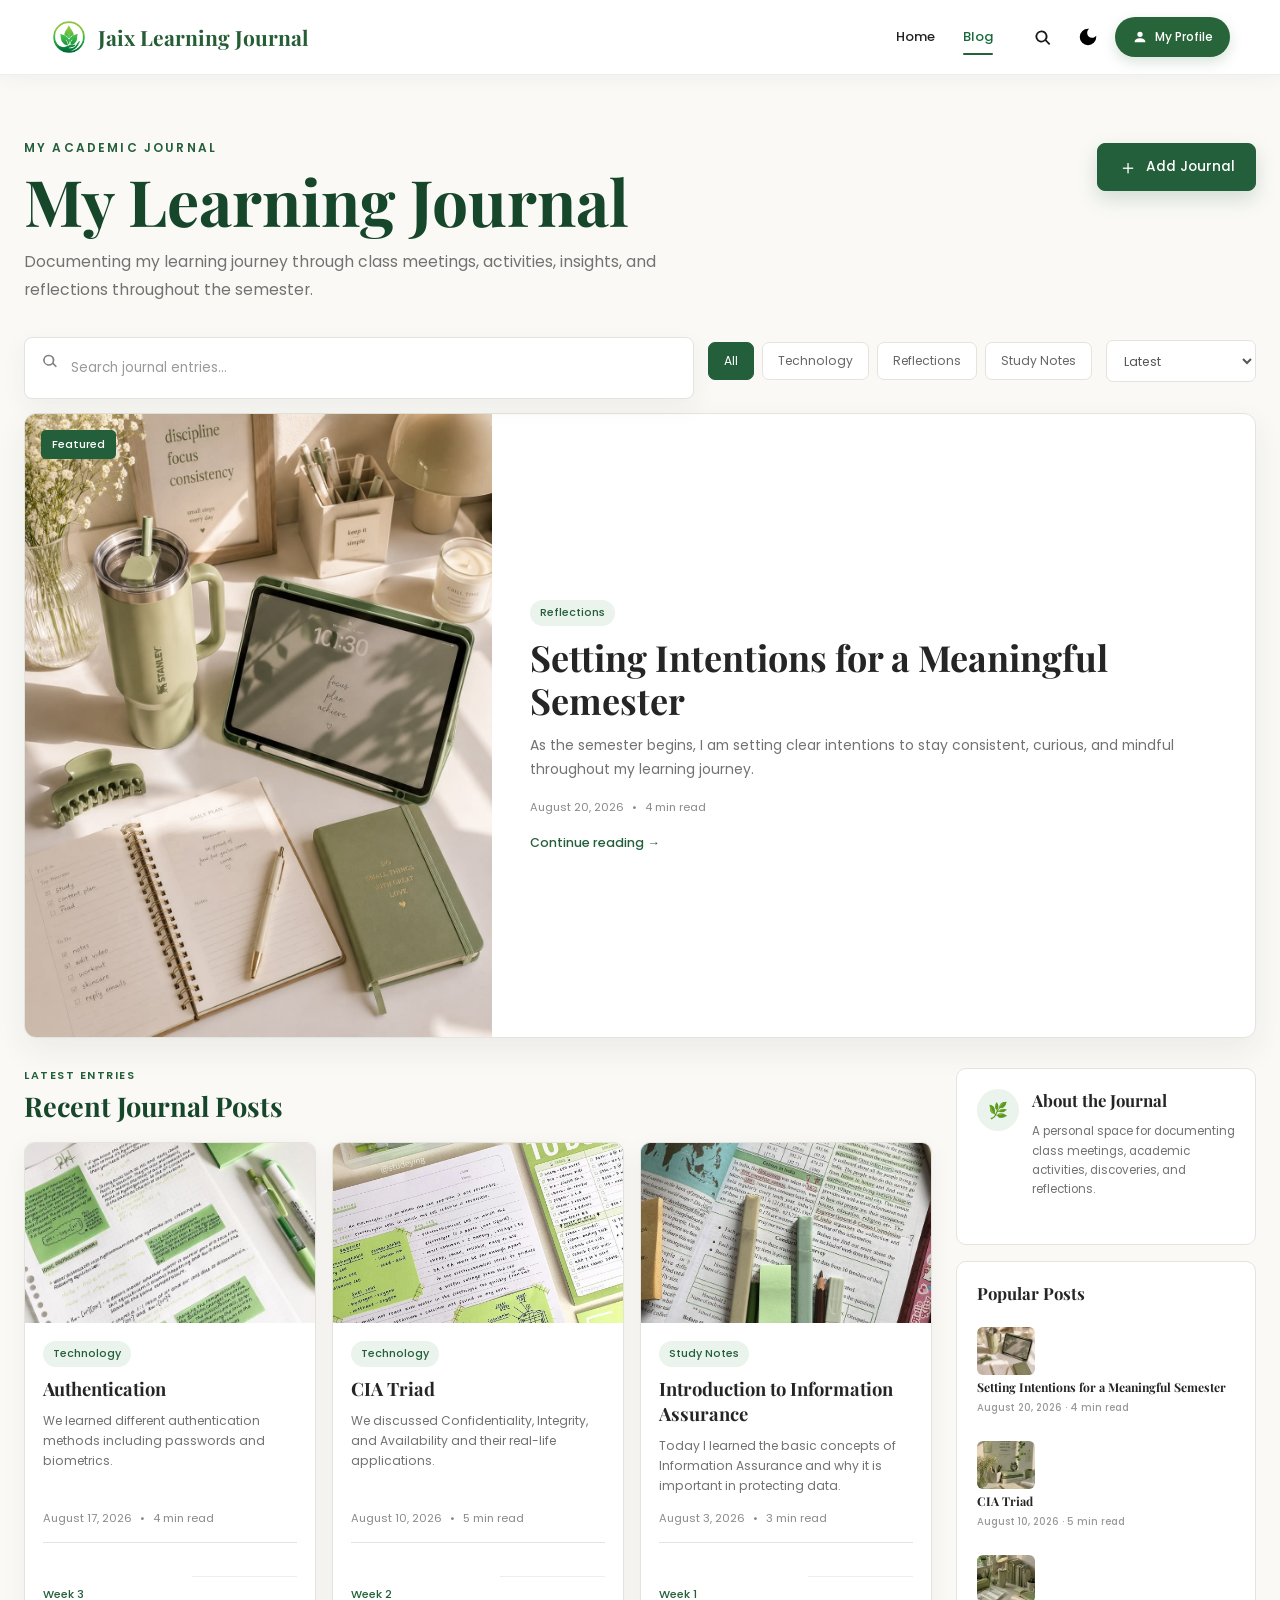
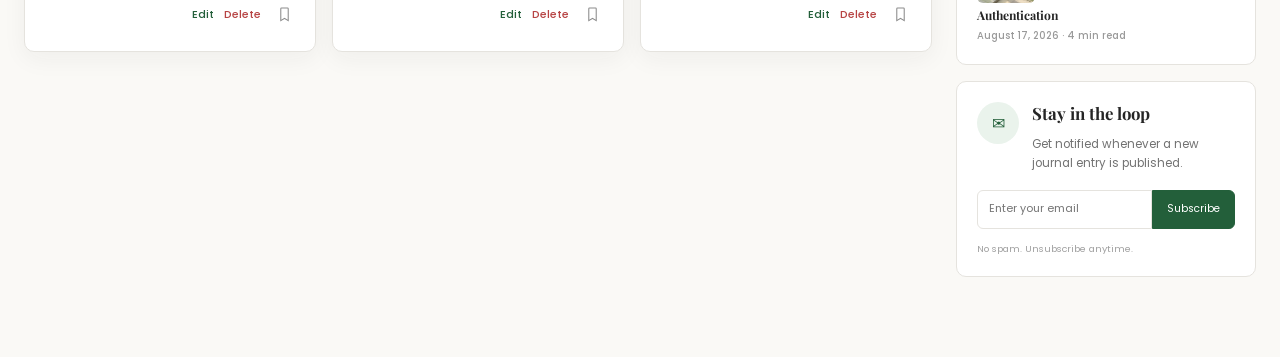
==== blog.html @ c0e6b87e "Initial commit" ====
<!DOCTYPE html>
<html lang="en">
<head>
    <meta charset="UTF-8">

    <meta
        name="viewport"
        content="width=device-width, initial-scale=1.0"
    >

    <title>Learning Journal | Jaix</title>

    <!-- Google Fonts -->
    <link
        href="https://fonts.googleapis.com/css2?family=Playfair+Display:wght@600;700&family=Poppins:wght@300;400;500;600&display=swap"
        rel="stylesheet"
    >

    <!-- CSS -->
    <link rel="stylesheet" href="css/style.css">
    <link rel="stylesheet" href="css/blog.css">
    <link rel="stylesheet" href="css/responsive.css">
</head>

<body class="blog-page">

    <!-- ================= NAVBAR ================= -->

    <!-- ================= NAVBAR ================= -->
<header class="site-header">
    <nav class="navbar">

        <!-- LOGO -->
        <a href="index.html" class="logo">
            <img
                src="images/logo.png"
                alt="Jaix Learning Journal Logo"
            >

            <span>Jaix Learning Journal</span>
        </a>

        <!-- NAVIGATION RIGHT SIDE -->
        <div class="nav-menu">

            <ul class="nav-links">
                <li>
                    <a href="index.html">Home</a>
                </li>

                <li>
                    <a href="blog.html" class="active">Blog</a>
                </li>
            </ul>

            <div class="nav-actions">

                <!-- SEARCH BUTTON -->
                <button
                    type="button"
                    class="nav-icon-button"
                    id="navSearchButton"
                    aria-label="Search journal entries"
                    title="Search"
                >
                    <svg viewBox="0 0 24 24" aria-hidden="true">
                        <path
                            d="M10.8 4a6.8 6.8 0 1 0 4.25 12.1l4.42 4.42 1.41-1.41-4.42-4.42A6.8 6.8 0 0 0 10.8 4Zm0 2a4.8 4.8 0 1 1 0 9.6 4.8 4.8 0 0 1 0-9.6Z"
                        />
                    </svg>
                </button>

                <button
    type="button"
    class="nav-icon-button theme-switch"
    id="theme-switch"
    aria-label="Switch to dark mode"
    title="Switch to dark mode"
>
    <img
        src="images/dark-mode.svg"
        alt=""
        class="theme-icon moon-icon"
        aria-hidden="true"
    >

    <img
        src="images/light-mode.svg"
        alt=""
        class="theme-icon sun-icon"
        aria-hidden="true"
    >
</button>

                <!-- PROFILE BUTTON -->
                <a href="myprofile.html" class="profile-button">
                    <svg viewBox="0 0 24 24" aria-hidden="true">
                        <path
                            d="M12 12a4 4 0 1 0 0-8 4 4 0 0 0 0 8Zm0 2c-4.42 0-8 2.24-8 5v1h16v-1c0-2.76-3.58-5-8-5Z"
                        />
                    </svg>

                    <span>My Profile</span>
                </a>

            </div>

        </div>

    </nav>
</header>

    <!-- ================= BLOG CONTENT ================= -->

<main class="blog-main">

    <!-- PAGE INTRODUCTION -->
    <section class="blog-intro">

        <div class="blog-intro-text">
            <p class="blog-label">My Academic Journal</p>

            <h1>My Learning Journal</h1>

            <p class="blog-description">
                Documenting my learning journey through class meetings,
                activities, insights, and reflections throughout the semester.
            </p>
        </div>

        <button
            type="button"
            id="addJournal"
            class="add-journal-button"
        >
            <span aria-hidden="true">＋</span>
            Add Journal
        </button>

    </section>

    <!-- SEARCH, FILTERS, AND SORT -->
    <section class="journal-toolbar">

        <div class="search-box">

            <svg viewBox="0 0 24 24" aria-hidden="true">
                <path
                    d="M11 4a7 7 0 1 0 4.9 12l4.05 4.05 1.4-1.4-4.05-4.05A7 7 0 0 0 11 4Zm0 2a5 5 0 1 1 0 10 5 5 0 0 1 0-10Z"
                />
            </svg>

            <input
                type="search"
                id="searchInput"
                placeholder="Search journal entries..."
                autocomplete="off"
                aria-label="Search journal entries"
            >

        </div>

        <div
            class="category-filters"
            aria-label="Filter journal entries"
        >
            <button
                type="button"
                class="filter-button active"
                data-category="all"
            >
                All
            </button>

            <button
                type="button"
                class="filter-button"
                data-category="Technology"
            >
                Technology
            </button>

            <button
                type="button"
                class="filter-button"
                data-category="Reflections"
            >
                Reflections
            </button>

            <button
                type="button"
                class="filter-button"
                data-category="Study Notes"
            >
                Study Notes
            </button>
        </div>

        <div class="sort-control">
            <label for="sortSelect" class="visually-hidden">
                Sort journal entries
            </label>

            <select id="sortSelect">
                <option value="latest">Latest</option>
                <option value="oldest">Oldest</option>
                <option value="title">Title</option>
            </select>
        </div>

    </section>

    <!-- FEATURED ARTICLE -->
    <section class="featured-section">

        <article class="featured-post">

            <div class="featured-image">

                <img
                    src="images/journal/post1.png"
                    alt="Open notebook and study materials"
                >

                <span class="featured-badge">Featured</span>

            </div>

            <div class="featured-content">

                <span class="post-category">
                    Reflections
                </span>

                <h2>
                    Setting Intentions for a Meaningful Semester
                </h2>

                <p>
                    As the semester begins, I am setting clear intentions
                    to stay consistent, curious, and mindful throughout
                    my learning journey.
                </p>

                <div class="post-meta">
                    <span>August 20, 2026</span>
                    <span aria-hidden="true">•</span>
                    <span>4 min read</span>
                </div>

                <a href="#" class="read-more-link">
                    Continue reading
                    <span aria-hidden="true">→</span>
                </a>

            </div>

        </article>

    </section>

    <!-- MAIN BLOG LAYOUT -->
    <div class="blog-content-layout">

        <!-- JOURNAL POSTS -->
        <section class="journal-feed">

            <div class="section-heading">

                <div>
                    <p class="section-label">Latest Entries</p>
                    <h2>Recent Journal Posts</h2>
                </div>

            </div>

            <div
                class="journal-container"
                id="journalContainer"
                aria-live="polite"
            >
                <!-- Journal cards will still be inserted by blog.js -->
            </div>

            <div class="load-more-wrapper">
                <button
                    type="button"
                    class="load-more-button"
                    id="loadMoreButton"
                >
                    Load more posts
                </button>
            </div>

        </section>

        <!-- SIDEBAR -->
        <aside class="blog-sidebar">

            <!-- ABOUT -->
            <section class="sidebar-card about-card">

                <div class="sidebar-icon" aria-hidden="true">
                    🌿
                </div>

                <div>
                    <h2>About the Journal</h2>

                    <p>
                        A personal space for documenting class meetings,
                        academic activities, discoveries, and reflections.
                    </p>

                    <a href="myprofile.html">
                       
                        <span aria-hidden="true"></span>
                    </a>
                </div>

            </section>

            <!-- POPULAR POSTS -->
            <section class="sidebar-card">

                <h2>Popular Posts</h2>

                <div class="popular-post-list">

                    <a href="#" class="popular-post">

                        <img
                            src="images/journal/post1.png"
                            alt=""
                        >

                        <div>
                            <h3>
                                Setting Intentions for a Meaningful Semester
                            </h3>

                            <p>August 20, 2026 · 4 min read</p>
                        </div>

                    </a>

                    <a href="#" class="popular-post">

                        <img
                            src="images/journal/post2.png"
                            alt=""
                        >

                        <div>
                            <h3>CIA Triad</h3>
                            <p>August 10, 2026 · 5 min read</p>
                        </div>

                    </a>

                    <a href="#" class="popular-post">

                        <img
                            src="images/journal/post3.png"
                            alt=""
                        >

                        <div>
                            <h3>Authentication</h3>
                            <p>August 17, 2026 · 4 min read</p>
                        </div>

                    </a>

                </div>

            </section>

            <!-- SUBSCRIPTION -->
            <section class="sidebar-card subscribe-card">

                <div class="sidebar-icon" aria-hidden="true">
                    ✉
                </div>

                <div>
                    <h2>Stay in the loop</h2>

                    <p>
                        Get notified whenever a new journal entry is published.
                    </p>
                </div>

                <form class="subscribe-form">

                    <label
                        for="subscriberEmail"
                        class="visually-hidden"
                    >
                        Email address
                    </label>

                    <input
                        type="email"
                        id="subscriberEmail"
                        placeholder="Enter your email"
                        required
                    >

                    <button type="submit">
                        Subscribe
                    </button>

                </form>

                <small>
                    No spam. Unsubscribe anytime.
                </small>

            </section>

        </aside>

    </div>

</main>
    <!-- ================= JOURNAL MODAL ================= -->

    <div
        class="modal"
        id="journalModal"
        role="dialog"
        aria-modal="true"
        aria-labelledby="modalTitle"
    >

        <div class="modal-content">

            <div class="modal-heading">
                <div>
                    <p class="modal-label">Journal Entry</p>
                    <h2 id="modalTitle">Add New Journal</h2>
                </div>

                <button
                    type="button"
                    id="modalClose"
                    class="modal-close"
                    aria-label="Close journal form"
                >
                    ×
                </button>
            </div>

            <label for="title">Journal title</label>

            <input
                type="text"
                id="title"
                placeholder="Example: Introduction to Computing"
            >

            <div class="form-row">

                <div class="form-group">
                    <label for="week">Week</label>

                    <input
                        type="text"
                        id="week"
                        placeholder="Week 1"
                    >
                </div>

                <div class="form-group">
                    <label for="date">Date</label>

                    <input
                        type="date"
                        id="date"
                    >
                </div>

            </div>

            <div class="form-group journal-category-field">
    <label for="category">Category</label>

    <select id="category">
        <option value="Technology">Technology</option>
        <option value="Reflections">Reflections</option>
        <option value="Study Notes">Study Notes</option>
    </select>
</div>

<label for="image">Image path</label>

<input
    type="text"
    id="image"
    placeholder="images/journal/post4.png"
>

            <label for="description">Reflection</label>

            <textarea
                id="description"
                rows="6"
                placeholder="Write what happened during the class meeting..."
            ></textarea>

            <div class="modal-buttons">

                <button
                    type="button"
                    id="cancelBtn"
                >
                    Cancel
                </button>

                <button
                    type="button"
                    id="saveBtn"
                >
                    Save Journal
                </button>

            </div>

        </div>

    </div>

    <!-- JavaScript -->
    <script src="js/script.js"></script>
    <script src="js/blog.js"></script>

</body>
</html>
---- css/style.css ----
/* Google Font */
*{
    margin:0;
    padding:0;
    box-sizing:border-box;
    font-family:'Poppins',sans-serif;
}

html{
    scroll-behavior:smooth;
}

body{
    background:#FAF9F6;
    color:#333;
}

/* =========================================
   NAVBAR
========================================= */

.site-header{
    position:sticky;
    top:0;
    z-index:1000;

    width:100%;

    background:#ffffff;
    border-bottom:1px solid #eeeeea;

    box-shadow:0 3px 18px rgba(28,50,33,.05);
}

.navbar{
    width:min(1180px, calc(100% - 40px));
    min-height:74px;

    margin:0 auto;

    display:flex;
    align-items:center;
    justify-content:space-between;

    gap:40px;
}

/* LOGO */

.logo{
    display:inline-flex;
    align-items:center;
    gap:10px;

    color:#255d35;
    text-decoration:none;
    white-space:nowrap;
}

.logo img{
    width:38px;
    height:38px;

    display:block;
    object-fit:contain;
}

.logo span{
    color:#255d35;

    font-family:'Playfair Display', serif;
    font-size:21px;
    font-weight:700;
    line-height:1;
}

/* NAVIGATION MENU */

.nav-menu{
    margin-left:auto;

    display:flex;
    align-items:center;
    gap:30px;
}

.nav-links{
    display:flex;
    align-items:center;
    gap:28px;

    margin:0;
    padding:0;

    list-style:none;
}

.nav-links a {
    position: relative;
    min-height: 74px;

    display: flex;
    align-items: center;

    color: #202320;
    text-decoration: none;

    font-size: 13px;
    font-weight: 500;

    transition:
        color 0.25s ease,
        transform 0.25s ease;
}

.nav-links a:hover,
.nav-links a.active {
    color: #256238;
}

.nav-links a:hover {
    transform: translateY(-2px);
}

.nav-links a::after {
    content: "";
    position: absolute;
    left: 0;
    bottom: -4px;

    width: 100%;
    height: 2px;

    background: #256238;
    border-radius: 20px;

    transform: scaleX(0);
    transform-origin: center;
    transition: transform 0.3s ease;
}

.nav-links a:hover::after,
.nav-links a.active::after {
    transform: scaleX(1);
}

/* NAVBAR ACTIONS */

.nav-actions{
    display:flex;
    align-items:center;
    gap:8px;
}

/* SEARCH AND THEME ICON BUTTONS */

.nav-icon-button{
    position:relative;

    width:38px;
    height:38px;

    display:flex;
    align-items:center;
    justify-content:center;

    padding:0;

    background:transparent;
    color:#151815;

    border:0;
    border-radius:50%;

    appearance:none;
    cursor:pointer;

    transition:
        background-color .25s ease,
        color .25s ease,
        transform .25s ease;
}

.nav-icon-button:hover{
    background:#edf4ee;
    color:#256238;

    transform:translateY(-1px);
}

.nav-icon-button:focus-visible{
    outline:3px solid rgba(37,98,56,.18);
    outline-offset:2px;
}

.nav-icon-button svg{
    width:21px;
    height:21px;

    display:block;
    fill:currentColor;
}

/* DARK MODE ICONS */

.theme-switch{
    overflow:hidden;
}

.theme-icon{
    position:absolute;

    width:22px;
    height:22px;

    display:block;
    object-fit:contain;

    pointer-events:none;

    filter:brightness(0) saturate(100%);

    transition:
        opacity .3s ease,
        transform .35s ease;
}

.moon-icon{
    opacity:1;
    transform:rotate(0deg) scale(1);
}

.sun-icon{
    opacity:0;
    transform:rotate(-90deg) scale(.45);
}

/* PROFILE BUTTON */

.profile-button{
    min-height:40px;

    display:inline-flex;
    align-items:center;
    justify-content:center;
    gap:7px;

    padding:0 17px;

    background:#28643a;
    color:#ffffff;

    border-radius:50px;

    text-decoration:none;
    white-space:nowrap;

    font-size:12px;
    font-weight:500;

    box-shadow:0 5px 14px rgba(40,100,58,.18);

    transition:
        background-color .25s ease,
        box-shadow .25s ease,
        transform .25s ease;
}

.profile-button svg{
    width:16px;
    height:16px;

    fill:currentColor;
}

.profile-button:hover{
    background:#1f522f;

    box-shadow:0 8px 18px rgba(40,100,58,.24);

    transform:translateY(-1px);
}

.profile-button:focus-visible{
    outline:3px solid rgba(40,100,58,.2);
    outline-offset:3px;
}

/* HERO */

.hero{
    width:90%;
    max-width:1200px;
    margin:80px auto;
    display:flex;
    align-items:center;
    justify-content:space-between;
    gap:60px;
}

.hero-image img{
    width:450px;
    border-radius:25px;
    box-shadow:0 15px 40px rgba(0,0,0,.15);
}

.hero-content h3{
    color:#2F5D3A;
    font-size:22px;
    margin-bottom:10px;
}

.hero-content h1{
    font-family:'Playfair Display',serif;
    font-size:60px;
    margin-bottom:20px;
    color:#1e3a2f;
}

.hero-content p{
    font-size:18px;
    line-height:1.8;
    margin-bottom:35px;
}

.btn{
    display:inline-block;
    background:#2F5D3A;
    color:white;
    text-decoration:none;
    padding:15px 35px;
    border-radius:50px;
    transition:.3s;
}

.btn:hover{
    background:#406f4a;
    transform:translateY(-3px);
}

/* LATEST POSTS */

.latest{
    width:90%;
    max-width:1200px;
    margin:100px auto;
}

.latest h2{
    text-align:center;
    font-size:40px;
    font-family:'Playfair Display',serif;
    margin-bottom:50px;
}

.cards{
    display:grid;
    grid-template-columns:repeat(3,1fr);
    gap:30px;
}

.card{
    background:white;
    border-radius:20px;
    overflow:hidden;
    box-shadow:0 10px 30px rgba(0,0,0,.08);
    transition:.3s;
}

.card:hover{
    transform:translateY(-10px);
}

.card img{
    width:100%;
    height:220px;
    object-fit:cover;
}

.card h3{
    padding:20px 20px 10px;
}

.card p{
    padding:0 20px 25px;
    color:#666;
}

/* FOOTER */

footer{
    margin-top:100px;
    background:#2F5D3A;
    color:white;
    text-align:center;
    padding:25px;
}

/* BLOG PAGE */

.blog-header{
    text-align:center;
    padding:80px 20px 40px;
}

.blog-header h1{
    font-size:50px;
    font-family:'Playfair Display', serif;
    color:#2F5D3A;
}

.blog-header p{
    margin-top:15px;
    color:#666;
    font-size:18px;
}

.search-area{
    width:90%;
    max-width:1200px;
    margin:auto;
    display:flex;
    justify-content:space-between;
    gap:20px;
    margin-bottom:40px;
}

.search-area input{
    flex:1;
    padding:15px;
    border-radius:10px;
    border:none;
    box-shadow:0 5px 15px rgba(0,0,0,.08);
    font-size:16px;
}

.search-area button{
    background:#2F5D3A;
    color:white;
    border:none;
    padding:15px 30px;
    border-radius:10px;
    cursor:pointer;
}

.journal-container{
    width:90%;
    max-width:1200px;
    margin:auto;
    display:grid;
    grid-template-columns:repeat(auto-fit,minmax(320px,1fr));
    gap:30px;
    margin-bottom:80px;
}

.journal-card{
    background:white;
    border-radius:18px;
    overflow:hidden;
    box-shadow:0 10px 25px rgba(0,0,0,.08);
    transition:.3s;
}

.journal-card:hover{
    transform:translateY(-8px);
}

.journal-card img{
    width:100%;
    height:220px;
    object-fit:cover;
}

.journal-content{
    padding:20px;
}

.week{
    display:inline-block;
    background:#E7F3EA;
    color:#2F5D3A;
    padding:6px 12px;
    border-radius:20px;
    font-size:14px;
    margin-bottom:10px;
}

.journal-content h2{
    margin-bottom:10px;
}

.journal-content p{
    color:#666;
    line-height:1.6;
}

.date{
    margin-top:20px;
    color:#999;
    font-size:14px;
}
/* MODAL */

.modal{
    position:fixed;
    inset:0;
    background:rgba(0,0,0,.45);
    display:none;
    justify-content:center;
    align-items:center;
    z-index:999;
}

.modal-content{
    width:90%;
    max-width:550px;
    background:white;
    padding:30px;
    border-radius:20px;
}

.modal-content h2{
    margin-bottom:20px;
    color:#2F5D3A;
}

.modal-content input,
.modal-content textarea{

    width:100%;
    padding:14px;
    margin-bottom:15px;

    border:1px solid #ddd;

    border-radius:10px;

    font-size:15px;
}

.modal-buttons{

    display:flex;

    justify-content:flex-end;

    gap:10px;
}

.modal-buttons button{

    padding:12px 24px;

    border:none;

    border-radius:10px;

    cursor:pointer;
}

#cancelBtn{

    background:#999;
    color:white;
}

#saveBtn{

    background:#2F5D3A;
    color:white;
}
.card-buttons{
    display:flex;
    gap:10px;
    margin-top:15px;
}

.edit-btn,
.delete-btn{
    border:none;
    padding:8px 16px;
    border-radius:8px;
    cursor:pointer;
    font-size:14px;
}

.edit-btn{
    background:#2F5D3A;
    color:white;
}

.delete-btn{
    background:#d9534f;
    color:white;
}

.edit-btn:hover{
    background:#24482d;
}

.delete-btn:hover{
    background:#c9302c;
}
/* =========================================
   THEME ICON ANIMATION
========================================= */

.theme-icon{
    position:absolute;
    width:22px;
    height:22px;
    object-fit:contain;
    pointer-events:none;

    transition:
        opacity .3s ease,
        transform .4s ease,
        filter .3s ease;
}

/* Light mode: moon ang visible */

.moon-icon{
    opacity:1;
    transform:rotate(0deg) scale(1);
}

.sun-icon{
    opacity:0;
    transform:rotate(-90deg) scale(.45);
}

/* Dark mode: sun ang visible */

body.dark-mode .moon-icon{
    opacity:0;
    transform:rotate(90deg) scale(.45);
}

body.dark-mode .sun-icon{
    opacity:1;
    transform:rotate(0deg) scale(1);
    filter:brightness(0) invert(1);
}
/* =========================================
   DARK MODE: SHARED ELEMENTS AND HOMEPAGE
========================================= */

body{
    transition:
        background-color .3s ease,
        color .3s ease;
}

body.dark-mode{
    background:#111713;
    color:#e8efe9;
}

/* Navbar */

body.dark-mode .site-header,
body.dark-mode header{
    background:#171e19;
    border-color:#2d3930;
    box-shadow:0 4px 20px rgba(0,0,0,.28);
}

body.dark-mode .logo span{
    color:#a7d4af;
}

body.dark-mode .nav-links a{
    color:#d8e1da;
}

body.dark-mode .nav-links a:hover,
body.dark-mode .nav-links a.active{
    color:#91c99c;
}

body.dark-mode .nav-links a::after{
    background:#91c99c;
}

body.dark-mode .nav-icon-button{
    color:#edf3ee;
}

body.dark-mode .nav-icon-button:hover{
    background:#263229;
    color:#a7d4af;
}

body.dark-mode .profile-button{
    background:#347444;
    color:#ffffff;
}

body.dark-mode .profile-button:hover{
    background:#408750;
}

/* Homepage hero */

body.dark-mode .hero-content h3{
    color:#91c99c;
}

body.dark-mode .hero-content h1{
    color:#d9eadc;
}

body.dark-mode .hero-content p{
    color:#bdc9c0;
}

body.dark-mode .hero-image img{
    box-shadow:0 18px 45px rgba(0,0,0,.4);
}

/* Homepage latest posts */

body.dark-mode .latest h2{
    color:#e7eee8;
}

body.dark-mode .card{
    background:#1b241d;
    border:1px solid #2e3931;
    box-shadow:0 10px 30px rgba(0,0,0,.3);
}

body.dark-mode .card h3{
    color:#edf3ee;
}

body.dark-mode .card p{
    color:#aebbb1;
}

/* Shared buttons */

body.dark-mode .btn{
    background:#347444;
}

body.dark-mode .btn:hover{
    background:#408750;
}

/* Footer */

body.dark-mode footer{
    background:#173d22;
    color:#edf3ee;
}

/* =========================================
   HOMEPAGE DARK MODE
========================================= */

body.dark-mode{
    background:#111713;
    color:#e8efe9;
}

body.dark-mode header,
body.dark-mode .site-header{
    background:#171e19;
    border-color:#2d3930;
    box-shadow:0 4px 20px rgba(0,0,0,.28);
}

body.dark-mode .logo span{
    color:#a7d4af;
}

body.dark-mode .nav-links a{
    color:#d8e1da;
}

body.dark-mode .nav-links a:hover,
body.dark-mode .nav-links a.active{
    color:#91c99c;
}

body.dark-mode .nav-links a::after{
    background:#91c99c;
}

body.dark-mode .nav-icon-button{
    color:#edf3ee;
}

body.dark-mode .nav-icon-button:hover{
    background:#263229;
    color:#a7d4af;
}

body.dark-mode .hero-content h3{
    color:#91c99c;
}

body.dark-mode .hero-content h1{
    color:#d9eadc;
}

body.dark-mode .hero-content p{
    color:#bdc9c0;
}

body.dark-mode .hero-image img{
    box-shadow:0 18px 45px rgba(0,0,0,.4);
}

body.dark-mode .latest h2{
    color:#e7eee8;
}

body.dark-mode .card{
    background:#1b241d;
    color:#edf3ee;
    border:1px solid #2e3931;
    box-shadow:0 10px 30px rgba(0,0,0,.3);
}

body.dark-mode .card h3{
    color:#edf3ee;
}

body.dark-mode .card p{
    color:#aebbb1;
}

body.dark-mode .btn,
body.dark-mode .profile-button{
    background:#347444;
}

body.dark-mode footer{
    background:#173d22;
    color:#edf3ee;
}

/* Moon and sun animation */

body.dark-mode .moon-icon{
    opacity:0;
    transform:rotate(90deg) scale(.45);
}

body.dark-mode .sun-icon{
    opacity:1;
    transform:rotate(0deg) scale(1);
    filter:brightness(0) invert(1);
}

/* =========================================
   DARK MODE
========================================= */

body{
    transition:
        background-color .3s ease,
        color .3s ease;
}

body.dark-mode{
    background:#111713;
    color:#e8efe9;
}

/* NAVBAR */

body.dark-mode .site-header{
    background:#171e19;
    border-color:#2d3930;
    box-shadow:0 4px 20px rgba(0,0,0,.28);
}

body.dark-mode .logo span{
    color:#a7d4af;
}

body.dark-mode .nav-links a{
    color:#d8e1da;
}

body.dark-mode .nav-links a:hover,
body.dark-mode .nav-links a.active{
    color:#91c99c;
}

body.dark-mode .nav-links a::after{
    background:#91c99c;
}

body.dark-mode .nav-icon-button{
    color:#edf3ee;
}

body.dark-mode .nav-icon-button:hover{
    background:#263229;
    color:#a7d4af;
}

/* MOON AND SUN */

body.dark-mode .moon-icon{
    opacity:0;
    transform:rotate(90deg) scale(.45);
}

body.dark-mode .sun-icon{
    opacity:1;
    transform:rotate(0deg) scale(1);
    filter:brightness(0) invert(1);
}

/* HERO */

body.dark-mode .hero-content h3{
    color:#91c99c;
}

body.dark-mode .hero-content h1{
    color:#d9eadc;
}

body.dark-mode .hero-content p{
    color:#bdc9c0;
}

body.dark-mode .hero-image img{
    box-shadow:0 18px 45px rgba(0,0,0,.4);
}

/* LATEST POSTS */

body.dark-mode .latest h2{
    color:#e7eee8;
}

body.dark-mode .card{
    background:#1b241d;
    border:1px solid #2e3931;
    box-shadow:0 10px 30px rgba(0,0,0,.3);
}

body.dark-mode .card h3{
    color:#edf3ee;
}

body.dark-mode .card p{
    color:#aebbb1;
}

/* BUTTONS AND FOOTER */

body.dark-mode .btn,
body.dark-mode .profile-button{
    background:#347444;
}

body.dark-mode .btn:hover,
body.dark-mode .profile-button:hover{
    background:#408750;
}

body.dark-mode footer{
    background:#173d22;
    color:#edf3ee;
}
.theme-switch{
    position:relative;
    overflow:hidden;
}

.theme-icon{
    position:absolute;
    width:22px;
    height:22px;
    object-fit:contain;
    pointer-events:none;

    transition:
        opacity .3s ease,
        transform .4s ease;
}

.moon-icon{
    opacity:1;
    transform:rotate(0deg) scale(1);
}

.sun-icon{
    opacity:0;
    transform:rotate(-90deg) scale(.45);
}
/* FINAL OVERRIDE: Home and Blog animation */

body .site-header .navbar .nav-links a {
    position: relative;
    display: inline-block;
    padding: 10px 3px;
    text-decoration: none;
}

body .site-header .navbar .nav-links a::after {
    content: "";
    position: absolute;
    left: 0;
    bottom: 2px;

    width: 100%;
    height: 2px;

    background: #176b3a;
    border-radius: 20px;

    transform: scaleX(0);
    transform-origin: center;
    transition: transform 0.3s ease;
}

body .site-header .navbar .nav-links a:hover::after,
body .site-header .navbar .nav-links a.active::after {
    transform: scaleX(1);
}

body .site-header .navbar .nav-links a:hover,
body .site-header .navbar .nav-links a.active {
    color: #176b3a;
}

body.dark-mode .site-header .navbar .nav-links a::after {
    background: #91d3a5;
}

body.dark-mode .site-header .navbar .nav-links a:hover,
body.dark-mode .site-header .navbar .nav-links a.active {
    color: #91d3a5;
}
/* Underline directly below Home and Blog text */

body .site-header .navbar .nav-links {
    align-items: center;
}

body .site-header .navbar .nav-links a {
    position: relative;
    display: inline-flex;
    align-items: center;

    min-height: auto !important;
    padding: 8px 0 !important;
}

body .site-header .navbar .nav-links a::after {
    content: "";
    position: absolute;

    left: 0;
    right: 0;
    top: auto !important;
    bottom: 0 !important;

    width: 100%;
    height: 2px;

    background: #256238;
    border-radius: 20px;

    transform: scaleX(0);
    transform-origin: center;
    transition: transform 0.25s ease;
}

body .site-header .navbar .nav-links a:hover::after,
body .site-header .navbar .nav-links a.active::after {
    transform: scaleX(1);
}
---- css/blog.css ----
/* =========================================
   BLOG PAGE
========================================= */

.blog-page{
    min-height:100vh;
    background:#faf9f6;
}

/* MAIN CONTAINER */

.blog-main{
    width:90%;
    max-width:1350px;
    margin:auto;
    padding:85px 0 110px;
}

/* =========================================
   BLOG HEADING
========================================= */

.blog-header{
    max-width:850px;
    margin:0 auto 50px;
    padding:0;
    text-align:center;
}

.blog-label{
    margin-bottom:10px;

    color:#2f5d3a;

    font-size:13px;
    font-weight:600;
    letter-spacing:1.5px;
    text-transform:uppercase;
}

.blog-header h1{
    margin:0;

    color:#2f5d3a;

    font-family:'Playfair Display', serif;
    font-size:56px;
    line-height:1.15;
}

.blog-description{
    max-width:760px;
    margin:18px auto 0;

    color:#686868;

    font-size:17px;
    line-height:1.8;
}

/* =========================================
   SEARCH AND ADD BUTTON
========================================= */

.journal-tools{
    display:grid;
    grid-template-columns:minmax(0, 1fr) auto;
    align-items:center;
    gap:20px;

    margin-bottom:45px;
}

.search-box{
    position:relative;
}

.search-box svg{
    position:absolute;
    top:50%;
    left:20px;

    width:21px;
    height:21px;

    fill:#777;

    transform:translateY(-50%);
    pointer-events:none;
}

.search-box input{
    width:100%;
    min-height:62px;

    padding:0 22px 0 55px;

    background:#ffffff;
    color:#2c2c2c;

    border:1px solid #ecece7;
    border-radius:14px;

    box-shadow:0 8px 24px rgba(31,55,37,.06);

    font-size:16px;
    outline:none;

    transition:
        border-color .25s ease,
        box-shadow .25s ease,
        background-color .25s ease;
}

.search-box input::placeholder{
    color:#9a9a9a;
}

.search-box input:focus{
    border-color:#73917a;
    box-shadow:
        0 0 0 4px rgba(47,93,58,.1),
        0 8px 24px rgba(31,55,37,.08);
}

.add-journal-button{
    min-height:62px;

    display:inline-flex;
    align-items:center;
    justify-content:center;
    gap:8px;

    padding:0 28px;

    background:#2f5d3a;
    color:#ffffff;

    border:none;
    border-radius:14px;

    box-shadow:0 8px 20px rgba(47,93,58,.18);

    font-family:'Poppins', sans-serif;
    font-size:15px;
    font-weight:500;

    cursor:pointer;

    transition:
        background-color .25s ease,
        transform .25s ease,
        box-shadow .25s ease;
}

.add-journal-button span{
    font-size:20px;
    line-height:1;
}

.add-journal-button:hover{
    background:#244b2e;
    transform:translateY(-2px);
    box-shadow:0 12px 24px rgba(47,93,58,.25);
}

.add-journal-button:active{
    transform:translateY(0);
}

/* =========================================
   JOURNAL GRID
========================================= */

.journal-container{
    width:100%;
    margin:0;

    display:grid;
    grid-template-columns:repeat(3, minmax(0, 1fr));
    gap:30px;
    align-items:start;
}

/* =========================================
   JOURNAL CARD
========================================= */

.journal-card{
    min-width:0;
    height:100%;

    display:flex;
    flex-direction:column;

    background:#ffffff;

    border:1px solid #ebeee9;
    border-radius:20px;

    overflow:hidden;

    box-shadow:0 10px 28px rgba(28,50,33,.07);

    transition:
        transform .3s ease,
        box-shadow .3s ease,
        border-color .3s ease;
}

.journal-card:hover{
    transform:translateY(-7px);
    border-color:#d7e2d9;
    box-shadow:0 18px 38px rgba(28,50,33,.12);
}

.journal-card > img{
    width:100%;
    height:245px;

    display:block;
    object-fit:cover;
}

/* CARD CONTENT */

.journal-content{
    flex:1;

    display:flex;
    flex-direction:column;

    padding:25px;
}

.week{
    align-self:flex-start;

    display:inline-flex;
    align-items:center;

    margin-bottom:15px;
    padding:7px 14px;

    background:#e9f3eb;
    color:#2f5d3a;

    border-radius:50px;

    font-size:13px;
    font-weight:500;
}

.journal-content h2{
    margin:0 0 12px;

    color:#252525;

    font-family:'Poppins', sans-serif;
    font-size:24px;
    font-weight:600;
    line-height:1.35;
}

.journal-content p{
    margin:0;

    color:#696969;

    font-size:14px;
    line-height:1.75;
}

.date{
    margin-top:auto;
    padding-top:20px;

    color:#929292;

    font-size:13px;
}

/* EDIT AND DELETE BUTTONS */

.card-buttons{
    display:flex;
    align-items:center;
    gap:10px;

    margin-top:20px;
    padding-top:18px;

    border-top:1px solid #eeeeea;
}

.edit-btn,
.delete-btn{
    min-height:38px;

    padding:0 16px;

    border:none;
    border-radius:9px;

    font-family:'Poppins', sans-serif;
    font-size:13px;
    font-weight:500;

    cursor:pointer;

    transition:
        background-color .2s ease,
        transform .2s ease;
}

.edit-btn{
    background:#e8f1ea;
    color:#2f5d3a;
}

.edit-btn:hover{
    background:#d8e8dc;
    transform:translateY(-1px);
}

.delete-btn{
    background:#f9e9e7;
    color:#b83d35;
}

.delete-btn:hover{
    background:#f3d8d5;
    transform:translateY(-1px);
}

/* EMPTY SEARCH RESULT */

.no-results{
    grid-column:1 / -1;

    padding:60px 20px;

    background:#ffffff;
    color:#6c6c6c;

    border:1px dashed #ced8d0;
    border-radius:18px;

    text-align:center;
}

/* =========================================
   MODAL
========================================= */

.modal{
    position:fixed;
    inset:0;
    z-index:2000;

    display:none;
    align-items:center;
    justify-content:center;

    padding:25px;

    background:rgba(18,25,20,.58);
    backdrop-filter:blur(5px);
}

.modal-content{
    width:100%;
    max-width:620px;
    max-height:90vh;

    padding:32px;

    background:#ffffff;

    border-radius:22px;

    box-shadow:0 25px 70px rgba(0,0,0,.25);

    overflow-y:auto;
}

.modal-heading{
    display:flex;
    align-items:flex-start;
    justify-content:space-between;
    gap:20px;

    margin-bottom:25px;
}

.modal-label{
    margin-bottom:5px;

    color:#6c8a73;

    font-size:12px;
    font-weight:600;
    letter-spacing:1.2px;
    text-transform:uppercase;
}

.modal-content h2{
    margin:0;

    color:#2f5d3a;

    font-family:'Playfair Display', serif;
    font-size:30px;
}

.modal-close{
    width:40px;
    height:40px;

    display:flex;
    align-items:center;
    justify-content:center;

    padding:0;

    background:#f1f3f0;
    color:#555;

    border:none;
    border-radius:50%;

    font-size:26px;
    line-height:1;

    cursor:pointer;
}

.modal-content label{
    display:block;

    margin-bottom:7px;

    color:#454545;

    font-size:13px;
    font-weight:500;
}

.modal-content input,
.modal-content textarea{
    width:100%;

    margin-bottom:18px;
    padding:13px 15px;

    background:#ffffff;
    color:#333333;

    border:1px solid #dedfda;
    border-radius:10px;

    font-family:'Poppins', sans-serif;
    font-size:14px;

    outline:none;

    resize:vertical;

    transition:
        border-color .2s ease,
        box-shadow .2s ease;
}

.modal-content input:focus,
.modal-content textarea:focus{
    border-color:#66866e;
    box-shadow:0 0 0 4px rgba(47,93,58,.09);
}

.form-row{
    display:grid;
    grid-template-columns:1fr 1fr;
    gap:15px;
}

.form-group{
    min-width:0;
}

.modal-buttons{
    display:flex;
    align-items:center;
    justify-content:flex-end;
    gap:12px;

    margin-top:8px;
}

.modal-buttons button{
    min-height:44px;

    padding:0 22px;

    border:none;
    border-radius:10px;

    font-family:'Poppins', sans-serif;
    font-size:14px;
    font-weight:500;

    cursor:pointer;
}

#cancelBtn{
    background:#eef0ed;
    color:#4f554f;
}

#saveBtn{
    background:#2f5d3a;
    color:#ffffff;
}

#saveBtn:hover{
    background:#244b2e;
}
/* =========================================
   BLOG PAGE DARK MODE
========================================= */

body.dark-mode.blog-page{
    background:#111713;
}

body.dark-mode .blog-header h1{
    color:#d9eadc;
}

body.dark-mode .blog-label{
    color:#91c99c;
}

body.dark-mode .blog-description{
    color:#b9c5bc;
}

/* Search */

body.dark-mode .search-box input{
    background:#1b241d;
    color:#edf3ee;

    border-color:#303d33;

    box-shadow:0 8px 24px rgba(0,0,0,.22);
}

body.dark-mode .search-box input::placeholder{
    color:#89958c;
}

body.dark-mode .search-box svg{
    fill:#aab6ad;
}

body.dark-mode .search-box input:focus{
    border-color:#75a47e;

    box-shadow:
        0 0 0 4px rgba(117,164,126,.12),
        0 8px 24px rgba(0,0,0,.25);
}

body.dark-mode .add-journal-button{
    background:#347444;
}

body.dark-mode .add-journal-button:hover{
    background:#408750;
}

/* Journal cards */

body.dark-mode .journal-card{
    background:#1b241d;
    border-color:#303b32;
    box-shadow:0 10px 28px rgba(0,0,0,.28);
}

body.dark-mode .journal-card:hover{
    border-color:#47574a;
    box-shadow:0 18px 38px rgba(0,0,0,.38);
}

body.dark-mode .week{
    background:#293c2e;
    color:#a8dab0;
}

body.dark-mode .journal-content h2{
    color:#edf3ee;
}

body.dark-mode .journal-content p{
    color:#b2beb5;
}

body.dark-mode .date{
    color:#8f9c92;
}

body.dark-mode .card-buttons{
    border-color:#313d34;
}

body.dark-mode .edit-btn{
    background:#293c2e;
    color:#a8dab0;
}

body.dark-mode .edit-btn:hover{
    background:#334b39;
}

body.dark-mode .delete-btn{
    background:#442724;
    color:#f2aaa4;
}

body.dark-mode .delete-btn:hover{
    background:#56302c;
}

/* Empty search result */

body.dark-mode .no-results{
    background:#1b241d;
    color:#aebbb1;
    border-color:#465249;
}

/* Journal modal */

body.dark-mode .modal{
    background:rgba(0,0,0,.7);
}

body.dark-mode .modal-content{
    background:#1b241d;
    color:#edf3ee;
}

body.dark-mode .modal-content h2{
    color:#d9eadc;
}

body.dark-mode .modal-label{
    color:#91c99c;
}

body.dark-mode .modal-content label{
    color:#c4cec6;
}

body.dark-mode .modal-content input,
body.dark-mode .modal-content textarea{
    background:#222d25;
    color:#edf3ee;
    border-color:#3a493e;
}

body.dark-mode .modal-content input::placeholder,
body.dark-mode .modal-content textarea::placeholder{
    color:#879389;
}

body.dark-mode .modal-close,
body.dark-mode #cancelBtn{
    background:#2c3730;
    color:#dce4de;
}

body.dark-mode #saveBtn{
    background:#347444;
}
/* Category field inside journal modal */

.journal-category-field {
    margin-bottom: 20px;
}

.journal-category-field label {
    display: block;
    margin-bottom: 10px;
}

.journal-category-field select {
    width: 100%;
    min-height: 58px;
    padding: 0 48px 0 18px;

    font-family: "Poppins", sans-serif;
    font-size: 1rem;
    color: inherit;

    background-color: transparent;

    border: 1px solid rgba(120, 150, 130, 0.35);
    border-radius: 12px;

    cursor: pointer;
    outline: none;

    appearance: none;
    -webkit-appearance: none;

    background-image:
        linear-gradient(45deg, transparent 50%, currentColor 50%),
        linear-gradient(135deg, currentColor 50%, transparent 50%);
    background-position:
        calc(100% - 21px) 25px,
        calc(100% - 15px) 25px;
    background-size:
        6px 6px,
        6px 6px;
    background-repeat: no-repeat;

    transition:
        border-color 0.2s ease,
        box-shadow 0.2s ease;
}

.journal-category-field select:focus {
    border-color: #7aa184;
    box-shadow: 0 0 0 3px rgba(122, 161, 132, 0.16);
}

.journal-category-field select option {
    color: #1c2a20;
    background-color: #ffffff;
}
/* ==================================================
   MODERN BLOG PAGE LAYOUT
   Paste this at the bottom of css/blog.css
================================================== */

body.blog-page {
    --blog-green: #235f3a;
    --blog-green-dark: #17472b;
    --blog-green-light: #eaf3ec;
    --blog-background: #faf9f6;
    --blog-surface: #ffffff;
    --blog-text: #252525;
    --blog-muted: #727272;
    --blog-border: #e5e3de;
    --blog-danger: #b74343;
    --blog-shadow: 0 12px 32px rgba(28, 47, 34, 0.07);

    background: var(--blog-background);
    color: var(--blog-text);
}

/* ==================================================
   MAIN CONTAINER
================================================== */

.blog-page .blog-main {
    width: min(1240px, calc(100% - 48px));
    margin: 0 auto;
    padding: 64px 0 80px;
}

/* ==================================================
   BLOG INTRODUCTION
================================================== */

.blog-page .blog-intro {
    display: flex;
    align-items: flex-start;
    justify-content: space-between;
    gap: 40px;
    margin-bottom: 34px;
}

.blog-page .blog-intro-text {
    max-width: 720px;
}

.blog-page .blog-label {
    margin: 0 0 10px;
    color: var(--blog-green);
    font-family: "Poppins", sans-serif;
    font-size: 0.75rem;
    font-weight: 600;
    letter-spacing: 0.18em;
    text-transform: uppercase;
}

.blog-page .blog-intro h1 {
    margin: 0;
    color: var(--blog-green-dark);
    font-family: "Playfair Display", serif;
    font-size: clamp(2.4rem, 5vw, 4rem);
    line-height: 1.05;
}

.blog-page .blog-description {
    max-width: 650px;
    margin: 14px 0 0;
    color: var(--blog-muted);
    font-size: 0.98rem;
    line-height: 1.75;
}

/* ==================================================
   ADD JOURNAL BUTTON
================================================== */

.blog-page .add-journal-button {
    display: inline-flex;
    align-items: center;
    justify-content: center;
    gap: 8px;
    min-width: 145px;
    min-height: 48px;
    margin-top: 4px;
    padding: 12px 20px;

    color: #ffffff;
    background: var(--blog-green);
    border: 1px solid var(--blog-green);
    border-radius: 8px;

    font-family: "Poppins", sans-serif;
    font-size: 0.86rem;
    font-weight: 500;

    cursor: pointer;
    box-shadow: 0 8px 20px rgba(35, 95, 58, 0.18);

    transition:
        background-color 0.2s ease,
        transform 0.2s ease,
        box-shadow 0.2s ease;
}

.blog-page .add-journal-button:hover {
    background: var(--blog-green-dark);
    transform: translateY(-2px);
    box-shadow: 0 11px 24px rgba(35, 95, 58, 0.24);
}

/* ==================================================
   SEARCH, FILTERS, SORT
================================================== */

.blog-page .journal-toolbar {
    display: grid;
    grid-template-columns: minmax(280px, 1fr) auto 150px;
    align-items: center;
    gap: 14px;
    margin-bottom: 28px;
}

.blog-page .search-box {
    position: relative;
    width: 100%;
    height: 48px;
}

.blog-page .search-box svg {
    position: absolute;
    top: 50%;
    left: 16px;
    width: 19px;
    height: 19px;
    fill: #808080;
    transform: translateY(-50%);
    pointer-events: none;
}

.blog-page .search-box input {
    width: 100%;
    height: 100%;
    padding: 0 18px 0 46px;

    color: var(--blog-text);
    background: var(--blog-surface);
    border: 1px solid var(--blog-border);
    border-radius: 8px;

    font-family: "Poppins", sans-serif;
    font-size: 0.84rem;
    outline: none;

    transition:
        border-color 0.2s ease,
        box-shadow 0.2s ease;
}

.blog-page .search-box input:focus {
    border-color: var(--blog-green);
    box-shadow: 0 0 0 3px rgba(35, 95, 58, 0.1);
}

.blog-page .category-filters {
    display: flex;
    align-items: center;
    gap: 8px;
}

.blog-page .filter-button {
    min-height: 38px;
    padding: 8px 15px;

    color: #666666;
    background: var(--blog-surface);
    border: 1px solid var(--blog-border);
    border-radius: 7px;

    font-family: "Poppins", sans-serif;
    font-size: 0.76rem;

    cursor: pointer;

    transition:
        color 0.2s ease,
        background-color 0.2s ease,
        border-color 0.2s ease;
}

.blog-page .filter-button:hover {
    color: var(--blog-green);
    border-color: var(--blog-green);
}

.blog-page .filter-button.active {
    color: #ffffff;
    background: var(--blog-green);
    border-color: var(--blog-green);
}

.blog-page .sort-control {
    width: 100%;
}

.blog-page .sort-control select {
    width: 100%;
    height: 42px;
    padding: 0 36px 0 13px;

    color: #565656;
    background-color: var(--blog-surface);
    border: 1px solid var(--blog-border);
    border-radius: 7px;

    font-family: "Poppins", sans-serif;
    font-size: 0.78rem;
    outline: none;
    cursor: pointer;
}

/* ==================================================
   FEATURED POST
================================================== */

.blog-page .featured-section {
    margin-bottom: 30px;
}

.blog-page .featured-post {
    display: grid;
    grid-template-columns: minmax(310px, 38%) 1fr;
    min-height: 245px;

    overflow: hidden;
    background: var(--blog-surface);
    border: 1px solid var(--blog-border);
    border-radius: 12px;
    box-shadow: var(--blog-shadow);
}

.blog-page .featured-image {
    position: relative;
    min-height: 245px;
    overflow: hidden;
}

.blog-page .featured-image img {
    display: block;
    width: 100%;
    height: 100%;
    min-height: 245px;
    object-fit: cover;
}

.blog-page .featured-badge {
    position: absolute;
    top: 16px;
    left: 16px;

    padding: 6px 11px;
    color: #ffffff;
    background: var(--blog-green);
    border-radius: 5px;

    font-size: 0.7rem;
    font-weight: 500;
}

.blog-page .featured-content {
    display: flex;
    flex-direction: column;
    justify-content: center;
    padding: 32px 38px;
}

.blog-page .post-category {
    display: inline-flex;
    align-self: flex-start;
    margin-bottom: 10px;
    padding: 5px 10px;

    color: var(--blog-green);
    background: var(--blog-green-light);
    border-radius: 999px;

    font-size: 0.68rem;
    font-weight: 500;
}

.blog-page .featured-content h2 {
    margin: 0 0 12px;
    color: var(--blog-text);
    font-family: "Playfair Display", serif;
    font-size: clamp(1.65rem, 3vw, 2.25rem);
    line-height: 1.2;
}

.blog-page .featured-content > p {
    max-width: 670px;
    margin: 0 0 17px;
    color: var(--blog-muted);
    font-size: 0.87rem;
    line-height: 1.7;
}

.blog-page .post-meta {
    display: flex;
    flex-wrap: wrap;
    align-items: center;
    gap: 8px;

    color: #8a8a8a;
    font-size: 0.7rem;
}

.blog-page .read-more-link {
    align-self: flex-start;
    margin-top: 18px;
    color: var(--blog-green);
    font-size: 0.78rem;
    font-weight: 500;
    text-decoration: none;
}

/* ==================================================
   MAIN FEED AND SIDEBAR
================================================== */

.blog-page .blog-content-layout {
    display: grid;
    grid-template-columns: minmax(0, 1fr) 300px;
    align-items: start;
    gap: 24px;
}

.blog-page .journal-feed {
    min-width: 0;
}

.blog-page .section-heading {
    display: flex;
    justify-content: space-between;
    align-items: flex-end;
    margin-bottom: 18px;
}

.blog-page .section-label {
    margin: 0 0 4px;
    color: var(--blog-green);
    font-size: 0.68rem;
    font-weight: 600;
    letter-spacing: 0.14em;
    text-transform: uppercase;
}

.blog-page .section-heading h2 {
    margin: 0;
    color: var(--blog-green-dark);
    font-family: "Playfair Display", serif;
    font-size: 1.7rem;
}

/* ==================================================
   JOURNAL CARDS
================================================== */

.blog-page .journal-container {
    display: grid;
    grid-template-columns: repeat(3, minmax(0, 1fr));
    gap: 16px;
    width: 100%;
}

.blog-page .journal-card {
    display: flex;
    flex-direction: column;
    min-width: 0;
    overflow: hidden;

    background: var(--blog-surface);
    border: 1px solid var(--blog-border);
    border-radius: 10px;

    box-shadow: 0 7px 24px rgba(32, 49, 37, 0.05);

    transition:
        transform 0.22s ease,
        box-shadow 0.22s ease;
}

.blog-page .journal-card:hover {
    transform: translateY(-4px);
    box-shadow: 0 13px 30px rgba(32, 49, 37, 0.1);
}

.blog-page .journal-image-wrapper {
    width: 100%;
    height: 180px;
    overflow: hidden;
}

.blog-page .journal-image {
    display: block;
    width: 100%;
    height: 100%;
    object-fit: cover;
    transition: transform 0.35s ease;
}

.blog-page .journal-card:hover .journal-image {
    transform: scale(1.035);
}

.blog-page .journal-content {
    display: flex;
    flex: 1;
    flex-direction: column;
    padding: 18px;
}

.blog-page .journal-title {
    margin: 0 0 9px;
    color: var(--blog-text);
    font-family: "Playfair Display", serif;
    font-size: 1.15rem;
    line-height: 1.35;
}

.blog-page .journal-excerpt {
    display: -webkit-box;
    margin: 0 0 14px;
    overflow: hidden;

    color: var(--blog-muted);
    font-size: 0.76rem;
    line-height: 1.65;

    -webkit-box-orient: vertical;
    -webkit-line-clamp: 3;
    line-clamp: 3;
}

.blog-page .journal-card .post-meta {
    margin-top: auto;
    padding-bottom: 15px;
}

.blog-page .journal-card-footer {
    display: flex;
    align-items: center;
    justify-content: space-between;
    gap: 12px;
    padding-top: 13px;
    border-top: 1px solid var(--blog-border);
}

.blog-page .journal-week {
    color: var(--blog-green);
    font-size: 0.7rem;
    font-weight: 500;
}

.blog-page .card-buttons {
    display: flex;
    align-items: center;
    gap: 10px;
}

.blog-page .edit-btn,
.blog-page .delete-btn,
.blog-page .bookmark-button {
    padding: 0;
    background: transparent;
    border: 0;
    font-family: "Poppins", sans-serif;
    font-size: 0.69rem;
    cursor: pointer;
}

.blog-page .edit-btn {
    color: var(--blog-green);
}

.blog-page .delete-btn {
    color: var(--blog-danger);
}

.blog-page .bookmark-button {
    display: grid;
    width: 26px;
    height: 26px;
    place-items: center;
    color: #8b8b8b;
}

.blog-page .bookmark-button svg {
    width: 17px;
    height: 17px;
    fill: currentColor;
}

.blog-page .bookmark-button.bookmarked {
    color: var(--blog-green);
}

/* ==================================================
   LOAD MORE
================================================== */

.blog-page .load-more-wrapper {
    display: flex;
    justify-content: center;
    margin-top: 22px;
}

.blog-page .load-more-button {
    min-width: 180px;
    padding: 11px 22px;

    color: var(--blog-green);
    background: transparent;
    border: 1px solid var(--blog-green);
    border-radius: 7px;

    font-family: "Poppins", sans-serif;
    font-size: 0.78rem;

    cursor: pointer;
}

.blog-page .load-more-button:hover {
    color: #ffffff;
    background: var(--blog-green);
}

/* ==================================================
   SIDEBAR
================================================== */

.blog-page .blog-sidebar {
    display: flex;
    flex-direction: column;
    gap: 16px;
}

.blog-page .sidebar-card {
    padding: 20px;
    background: var(--blog-surface);
    border: 1px solid var(--blog-border);
    border-radius: 10px;
}

.blog-page .sidebar-card h2 {
    margin: 0 0 11px;
    color: var(--blog-text);
    font-family: "Playfair Display", serif;
    font-size: 1.05rem;
}

.blog-page .sidebar-card p {
    margin: 0;
    color: var(--blog-muted);
    font-size: 0.73rem;
    line-height: 1.65;
}

.blog-page .sidebar-card > div > a,
.blog-page .about-card a {
    display: inline-block;
    margin-top: 12px;
    color: var(--blog-green);
    font-size: 0.72rem;
    font-weight: 500;
    text-decoration: none;
}

.blog-page .about-card {
    display: grid;
    grid-template-columns: 42px 1fr;
    gap: 13px;
}

.blog-page .sidebar-icon {
    display: grid;
    width: 42px;
    height: 42px;
    place-items: center;

    color: var(--blog-green);
    background: var(--blog-green-light);
    border-radius: 50%;
}

/* ==================================================
   POPULAR POSTS
================================================== */

.blog-page .popular-post-list {
    display: flex;
    flex-direction: column;
    gap: 13px;
}

.blog-page .popular-post {
    display: grid;
    grid-template-columns: 58px 1fr;
    align-items: center;
    gap: 11px;
    color: inherit;
    text-decoration: none;
}

.blog-page .popular-post img {
    width: 58px;
    height: 48px;
    object-fit: cover;
    border-radius: 6px;
}

.blog-page .popular-post h3 {
    margin: 0 0 4px;
    color: var(--blog-text);
    font-family: "Playfair Display", serif;
    font-size: 0.76rem;
    line-height: 1.3;
}

.blog-page .popular-post p {
    color: #999999;
    font-size: 0.61rem;
}

/* ==================================================
   SUBSCRIPTION
================================================== */

.blog-page .subscribe-card {
    display: grid;
    grid-template-columns: 42px 1fr;
    gap: 13px;
}

.blog-page .subscribe-form {
    display: flex;
    grid-column: 1 / -1;
    margin-top: 3px;
}

.blog-page .subscribe-form input {
    min-width: 0;
    height: 39px;
    flex: 1;
    padding: 0 11px;

    color: var(--blog-text);
    background: var(--blog-surface);
    border: 1px solid var(--blog-border);
    border-radius: 6px 0 0 6px;

    font-family: "Poppins", sans-serif;
    font-size: 0.68rem;
    outline: none;
}

.blog-page .subscribe-form button {
    padding: 0 14px;

    color: #ffffff;
    background: var(--blog-green);
    border: 1px solid var(--blog-green);
    border-radius: 0 6px 6px 0;

    font-family: "Poppins", sans-serif;
    font-size: 0.66rem;
    cursor: pointer;
}

.blog-page .subscribe-card small {
    grid-column: 1 / -1;
    color: #a0a0a0;
    font-size: 0.6rem;
}

/* ==================================================
   EMPTY SEARCH RESULT
================================================== */

.blog-page .no-results {
    grid-column: 1 / -1;
    padding: 55px 25px;
    text-align: center;
    background: var(--blog-surface);
    border: 1px solid var(--blog-border);
    border-radius: 10px;
}

.blog-page .no-results-icon {
    margin-bottom: 10px;
    color: var(--blog-green);
    font-size: 1.8rem;
}

.blog-page .no-results h3 {
    margin: 0 0 7px;
    font-family: "Playfair Display", serif;
}

.blog-page .no-results p {
    margin: 0;
    color: var(--blog-muted);
    font-size: 0.8rem;
}

/* ==================================================
   ACCESSIBILITY
================================================== */

.blog-page .visually-hidden {
    position: absolute;
    width: 1px;
    height: 1px;
    padding: 0;
    overflow: hidden;
    clip: rect(0, 0, 0, 0);
    white-space: nowrap;
    border: 0;
}

/* ==================================================
   MODAL CATEGORY DROPDOWN
================================================== */

.blog-page .journal-category-field {
    margin-bottom: 20px;
}

.blog-page .journal-category-field label {
    display: block;
    margin-bottom: 9px;
}

.blog-page .journal-category-field select {
    width: 100%;
    min-height: 58px;
    padding: 0 48px 0 18px;

    color: inherit;
    background-color: transparent;
    border: 1px solid rgba(120, 150, 130, 0.35);
    border-radius: 12px;

    font-family: "Poppins", sans-serif;
    font-size: 1rem;
    outline: none;
    cursor: pointer;
}

.blog-page .modal-content input,
.blog-page .modal-content textarea,
.blog-page .modal-content select {
    box-sizing: border-box;
}

/* ==================================================
   DARK MODE
================================================== */

body.blog-page.dark-mode {
    --blog-background: #111a14;
    --blog-surface: #18251d;
    --blog-text: #eef4ef;
    --blog-muted: #b1bbb4;
    --blog-border: #314238;
    --blog-green-light: #233c2b;
    --blog-shadow: 0 12px 32px rgba(0, 0, 0, 0.22);
}

body.blog-page.dark-mode .sort-control select,
body.blog-page.dark-mode .journal-category-field select {
    color: #eef4ef;
    background-color: #18251d;
}

body.blog-page.dark-mode select option {
    color: #eef4ef;
    background: #18251d;
}

/* ==================================================
   RESPONSIVE
================================================== */

@media (max-width: 1050px) {
    .blog-page .journal-toolbar {
        grid-template-columns: 1fr 150px;
    }

    .blog-page .category-filters {
        grid-column: 1 / -1;
        grid-row: 2;
    }

    .blog-page .blog-content-layout {
        grid-template-columns: 1fr;
    }

    .blog-page .blog-sidebar {
        display: grid;
        grid-template-columns: repeat(2, minmax(0, 1fr));
    }
}

@media (max-width: 780px) {
    .blog-page .blog-main {
        width: min(100% - 30px, 1240px);
        padding-top: 42px;
    }

    .blog-page .blog-intro {
        flex-direction: column;
        gap: 22px;
    }

    .blog-page .featured-post {
        grid-template-columns: 1fr;
    }

    .blog-page .featured-image,
    .blog-page .featured-image img {
        min-height: 220px;
        max-height: 270px;
    }

    .blog-page .journal-container {
        grid-template-columns: repeat(2, minmax(0, 1fr));
    }
}

@media (max-width: 560px) {
    .blog-page .journal-toolbar {
        display: flex;
        flex-direction: column;
        align-items: stretch;
    }

    .blog-page .category-filters {
        overflow-x: auto;
        padding-bottom: 4px;
    }

    .blog-page .filter-button {
        flex: 0 0 auto;
    }

    .blog-page .journal-container {
        grid-template-columns: 1fr;
    }

    .blog-page .blog-sidebar {
        display: flex;
    }

    .blog-page .featured-content {
        padding: 25px 22px;
    }
}
---- css/responsive.css ----
/* =========================================
   BLOG PAGE RESPONSIVE
========================================= */

@media (max-width:1000px){

    .blog-main{
        width:92%;
        padding-top:70px;
    }

    .blog-page .blog-header h1{
        font-size:48px;
    }

    .blog-page .journal-container{
        grid-template-columns:repeat(2, minmax(0, 1fr));
    }

    .blog-page .journal-card > img{
        height:230px;
    }
}

@media (max-width:700px){

    .blog-main{
        width:90%;
        padding:55px 0 80px;
    }

    .blog-page .blog-header{
        margin-bottom:35px;
    }

    .blog-page .blog-header h1{
        font-size:39px;
    }

    .blog-page .blog-description{
        font-size:15px;
        line-height:1.7;
    }

    .blog-page .journal-tools{
        grid-template-columns:1fr;
        gap:12px;

        margin-bottom:32px;
    }

    .blog-page .search-box input,
    .blog-page .add-journal-button{
        min-height:56px;
    }

    .blog-page .add-journal-button{
        width:100%;
    }

    .blog-page .journal-container{
        grid-template-columns:1fr;
        gap:24px;
    }

    .blog-page .journal-card > img{
        height:225px;
    }

    .blog-page .journal-content{
        padding:22px;
    }

    .blog-page .journal-content h2{
        font-size:22px;
    }

    .blog-page .form-row{
        grid-template-columns:1fr;
        gap:0;
    }

    .blog-page .modal{
        align-items:flex-start;
        overflow-y:auto;
    }

    .blog-page .modal-content{
        margin:auto;
        padding:24px;
    }
}
/* =========================================
   NAVBAR RESPONSIVE
========================================= */

@media (max-width:900px){

    .navbar{
        width:min(94%, 1180px);
        gap:20px;
    }

    .logo span{
        font-size:18px;
    }

    .nav-menu{
        gap:18px;
    }

    .nav-links{
        gap:18px;
    }
}

@media (max-width:700px){

    .navbar{
        min-height:68px;
    }

    .logo img{
        width:34px;
        height:34px;
    }

    .logo span{
        display:none;
    }

    .nav-links{
        gap:14px;
    }

    .nav-links a{
        min-height:68px;
        font-size:12px;
    }

    .nav-links a::after{
        bottom:12px;
    }

    .nav-icon-button{
        width:36px;
        height:36px;
    }

    .profile-button{
        width:38px;
        height:38px;
        min-height:38px;

        padding:0;

        border-radius:50%;
    }

    .profile-button span{
        display:none;
    }
}

@media (max-width:480px){

    .navbar{
        width:94%;
        gap:10px;
    }

    .nav-menu{
        gap:8px;
    }

    .nav-links{
        gap:10px;
    }

    .nav-actions{
        gap:3px;
    }

    .nav-icon-button{
        width:34px;
        height:34px;
    }
}
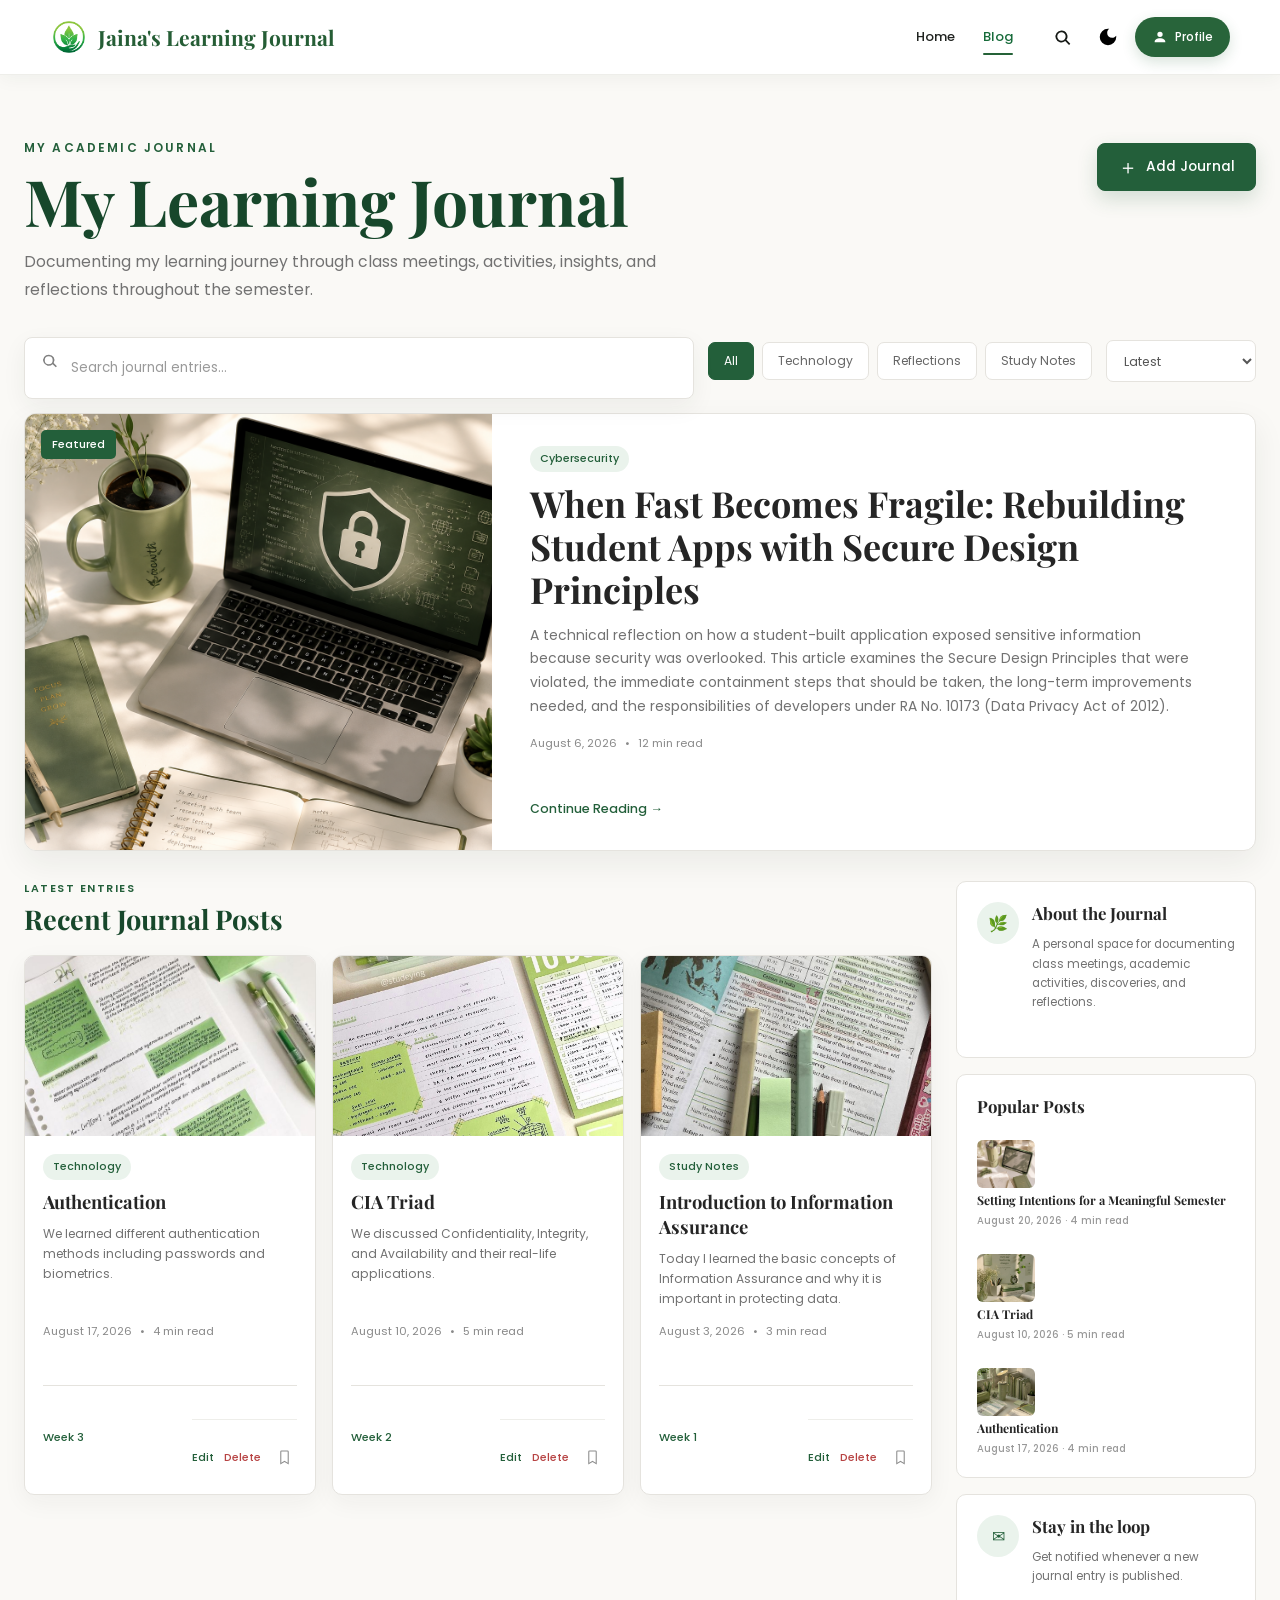
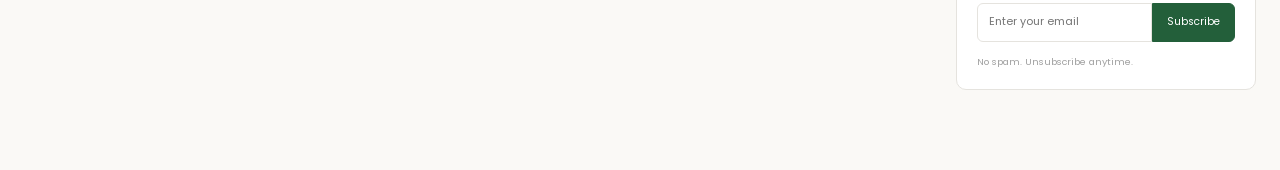
==== commit 012edcd8: "Updated homepage and profile" ====
--- a/blog.html
+++ b/blog.html
@@ -8,7 +8,7 @@
         content="width=device-width, initial-scale=1.0"
     >
 
-    <title>Learning Journal | Jaix</title>
+<title>Jaina's Learning Journal</title>
 
     <!-- Google Fonts -->
     <link
@@ -34,10 +34,10 @@
         <a href="index.html" class="logo">
             <img
                 src="images/logo.png"
-                alt="Jaix Learning Journal Logo"
-            >
-
-            <span>Jaix Learning Journal</span>
+                alt="Jaina's Learning Journal Logo"
+            >
+
+            <span>Jaina's Learning Journal</span>
         </a>
 
         <!-- NAVIGATION RIGHT SIDE -->
@@ -100,7 +100,7 @@
                         />
                     </svg>
 
-                    <span>My Profile</span>
+                    <span>Profile</span>
                 </a>
 
             </div>
@@ -214,51 +214,56 @@
     <!-- FEATURED ARTICLE -->
     <section class="featured-section">
 
-        <article class="featured-post">
-
-            <div class="featured-image">
-
-                <img
-                    src="images/journal/post1.png"
-                    alt="Open notebook and study materials"
-                >
-
-                <span class="featured-badge">Featured</span>
-
-            </div>
-
-            <div class="featured-content">
-
-                <span class="post-category">
-                    Reflections
-                </span>
-
-                <h2>
-                    Setting Intentions for a Meaningful Semester
-                </h2>
-
-                <p>
-                    As the semester begins, I am setting clear intentions
-                    to stay consistent, curious, and mindful throughout
-                    my learning journey.
-                </p>
-
-                <div class="post-meta">
-                    <span>August 20, 2026</span>
-                    <span aria-hidden="true">•</span>
-                    <span>4 min read</span>
-                </div>
-
-                <a href="#" class="read-more-link">
-                    Continue reading
-                    <span aria-hidden="true">→</span>
-                </a>
-
-            </div>
-
-        </article>
-
-    </section>
+    <article class="featured-post">
+
+        <div class="featured-image">
+
+            <img
+                src="images/journal/secure-design.png"
+                alt="Secure Design Principles"
+            >
+
+            <span class="featured-badge">Featured</span>
+
+        </div>
+
+        <div class="featured-content">
+
+            <span class="post-category">
+                Cybersecurity
+            </span>
+
+            <h2>
+                When Fast Becomes Fragile: Rebuilding Student Apps with Secure Design Principles
+            </h2>
+
+            <p>
+                A technical reflection on how a student-built application exposed
+                sensitive information because security was overlooked. This article
+                examines the Secure Design Principles that were violated, the
+                immediate containment steps that should be taken, the long-term
+                improvements needed, and the responsibilities of developers under
+                RA No. 10173 (Data Privacy Act of 2012).
+            </p>
+
+            <div class="post-meta">
+                <span>August 6, 2026</span>
+                <span aria-hidden="true">•</span>
+                <span>12 min read</span>
+            </div>
+
+            <a href="javascript:void(0)"
+class="read-more-link"
+id="readMoreBtn">
+    Continue Reading
+    <span aria-hidden="true">→</span>
+</a>
+
+        </div>
+
+    </article>
+
+</section>
 
     <!-- MAIN BLOG LAYOUT -->
     <div class="blog-content-layout">
@@ -532,6 +537,137 @@
 
     </div>
 
+    <!-- ================= FULL ARTICLE ================= -->
+
+<section id="secure-design-post" class="full-article hidden">
+
+    <div class="article-container">
+
+        <h1>
+            When Fast Becomes Fragile: Rebuilding Student Apps with Secure Design Principles
+        </h1>
+
+        <img
+            src="images/journal/secure-design.png"
+            alt="Secure Design"
+        >
+
+        <div class="article-content">
+
+<h2>Introduction</h2>
+
+<p>
+The rapid growth of Artificial Intelligence (AI) has transformed how software is developed. Today, developers can build functional applications within hours by using AI coding assistants that generate large portions of source code. While this dramatically increases productivity, it also introduces a dangerous misconception that if an application works, it is automatically safe. The case of the student-built organization management platform demonstrates why security and privacy cannot be treated as optional features. Although the application successfully managed memberships, event payments, and file sharing, it failed to protect the personal information entrusted to it.
+</p>
+
+<p>
+Originally developed during a weekend hackathon, the platform was intended only as a prototype. However, its popularity quickly grew, and multiple student organizations adopted it for real operations. As a result, the application stored hundreds of sensitive records, including student names, student numbers, phone numbers, uploaded identification cards, GCash payment screenshots, and private conversations. Unfortunately, the developers never redesigned the prototype into production-quality software. Instead, the same AI-generated code remained in use despite handling highly sensitive information.
+</p>
+
+<p>
+When one student discovered that simply changing the profile ID in the URL revealed another student's personal record, the seriousness of the problem became clear. Additional investigation revealed exposed database credentials in GitHub, unrestricted database permissions, detailed server error messages, and unencrypted HTTP communication. These weaknesses placed every user's privacy at risk and violated fundamental secure software development practices.
+</p>
+
+<h2>What Went Wrong?</h2>
+
+<p>
+The primary failure was treating a hackathon prototype as production software. AI coding assistants are excellent tools for increasing development speed, but they generate code that prioritizes functionality rather than security. The developers accepted the generated code without performing proper security reviews, penetration testing, or code auditing.
+</p>
+
+<p>
+The application also relied on "security through obscurity." The team assumed that because users did not know the internal URL structure, nobody would attempt to modify URLs manually. This assumption proved false. Any user could simply change the profile number and immediately access another student's personal information because the application never verified ownership of the requested data.
+</p>
+
+<p>
+Equally concerning was the accidental exposure of database passwords and API keys inside a public GitHub repository. Once secrets become publicly available, attackers can connect directly to databases or abuse third-party services. Even if the credentials are later removed, Git history preserves earlier commits unless they are completely rewritten.
+</p>
+
+<h2>Secure Design Principles Violated</h2>
+
+<h3>1. Least Privilege</h3>
+
+<p>
+Every account had broad database read permissions. Instead of allowing users to access only their own information, the system granted excessive privileges. The Principle of Least Privilege requires every user, application, and service to operate with only the minimum permissions necessary to perform its task.
+</p>
+
+<h3>2. Fail Securely</h3>
+
+<p>
+When errors occurred, the application displayed complete stack traces to every visitor. Error messages should never reveal internal implementation details because they provide attackers with valuable information about application structure, database technologies, and server configuration.
+</p>
+
+<h3>3. Defense in Depth</h3>
+
+<p>
+The application depended on a single weak assumption that hidden URLs would remain undiscovered. Proper security requires multiple independent layers such as authentication, authorization, encrypted communication, input validation, monitoring, and logging. If one layer fails, additional protections should remain in place.
+</p>
+
+<h3>4. Secure by Default</h3>
+
+<p>
+The application used plain HTTP instead of HTTPS. Database credentials were stored directly inside source code, and debugging remained enabled in production. A secure application should always begin with safe default settings rather than expecting developers to manually enable security later.
+</p>
+
+<h3>5. Complete Mediation</h3>
+
+<p>
+Every request must be verified before access is granted. In this case, the application authenticated users during login but never checked whether they actually owned the profile they requested afterward. This allowed unauthorized viewing of sensitive information simply by modifying URLs.
+</p>
+
+<h2>Short-Term Containment (First Hours and Days)</h2>
+
+<p>
+The first action should be taking the application offline to prevent additional exposure while an investigation begins. Every compromised credential, including database passwords and payment API keys, must be revoked immediately and replaced with new secure credentials.
+</p>
+
+<p>
+Developers should remove secrets from GitHub history, force password resets for administrator accounts, enable HTTPS, disable debug mode, and implement proper authorization checks before restoring public access. A security assessment should also determine whether any unauthorized access occurred.
+</p>
+
+<p>
+Users whose personal information may have been exposed should receive immediate notification. Transparency helps maintain trust and allows affected individuals to take precautionary measures if necessary.
+</p>
+
+<h2>Long-Term Design Improvements</h2>
+
+<p>
+To prevent future incidents, security must become part of the development lifecycle rather than an afterthought. Authentication should use secure session management, while authorization must verify ownership for every request. Role-Based Access Control (RBAC) should limit permissions according to user responsibilities.
+</p>
+
+<p>
+Sensitive information should always be encrypted during transmission using HTTPS and protected at rest using strong encryption methods. Secrets such as database passwords should never appear inside source code but instead be stored using environment variables or secure secret management services.
+</p>
+
+<p>
+Regular penetration testing, automated vulnerability scanning, dependency updates, and code reviews should become standard development practices. Logging and monitoring should detect suspicious activities before they become serious incidents.
+</p>
+
+<h2>Developer Responsibilities Under RA No. 10173</h2>
+
+<p>
+The Philippine Data Privacy Act of 2012 (RA No. 10173) requires organizations and developers to protect personal information through appropriate organizational, physical, and technical security measures. Student numbers, phone numbers, identification cards, payment screenshots, and private messages all qualify as personal information that deserves protection.
+</p>
+
+<p>
+As developers, we have an ethical and legal responsibility to design systems that respect user privacy from the very beginning. Ignoring secure design principles may expose users to identity theft, financial fraud, reputational damage, and unauthorized surveillance. Compliance with RA No. 10173 means implementing privacy by design, limiting data collection, protecting stored information, and responding responsibly when security incidents occur.
+</p>
+
+<h2>Reflection</h2>
+
+<p>
+This case clearly demonstrates that software development is not only about delivering features quickly but also about protecting the people who trust us with their information. AI coding assistants are powerful tools that can dramatically reduce development time, but they cannot replace professional judgment, security testing, and responsible engineering practices.
+</p>
+
+<p>
+If I were rebuilding this application, I would integrate security into every phase of development instead of adding it after deployment. Every design decision—from authentication and authorization to encryption and secret management—would prioritize user safety. Secure Design Principles such as Least Privilege, Defense in Depth, Complete Mediation, Fail Securely, and Secure by Default would guide every implementation decision.
+</p>
+
+<p>
+Ultimately, shipping software quickly should never come at the expense of privacy and security. The trust users place in developers is far more valuable than winning a hackathon or releasing an application ahead of schedule. As future IT professionals, we must ensure that every system we build respects both the people who use it and the legal responsibilities established by RA No. 10173.
+</p>
+
+</div>
+
     <!-- JavaScript -->
     <script src="js/script.js"></script>
     <script src="js/blog.js"></script>
--- a/css/style.css
+++ b/css/style.css
@@ -1081,3 +1081,20 @@
 body .site-header .navbar .nav-links a.active::after {
     transform: scaleX(1);
 }
+/* =====================================
+   NAVBAR BRAND DARK MODE FIX
+===================================== */
+
+body.dark-mode .logo,
+body.dark-mode .brand,
+body.dark-mode .navbar-brand,
+body.dark-mode .site-title {
+    color: #d9eadc !important;
+}
+
+
+body.dark-mode .logo span,
+body.dark-mode .brand span,
+body.dark-mode .navbar-brand span {
+    color: #d9eadc !important;
+}
--- a/css/blog.css
+++ b/css/blog.css
@@ -243,7 +243,7 @@
     padding:7px 14px;
 
     background:#e9f3eb;
-    color:#2f5d3a;
+    color:#f7fbf7;
 
     border-radius:50px;
 
@@ -1605,4 +1605,328 @@
     .blog-page .featured-content {
         padding: 25px 22px;
     }
+}
+/* ===========================
+   SINGLE BLOG POST PAGE
+=========================== */
+
+.blog-post{
+    max-width:1100px;
+    margin:50px auto;
+    padding:0 20px;
+}
+
+.blog-post .container{
+    max-width:900px;
+    margin:auto;
+}
+
+.back-link{
+    display:inline-block;
+    margin-bottom:20px;
+    color:#2F6B46;
+    font-weight:600;
+    text-decoration:none;
+    transition:.3s;
+}
+
+.back-link:hover{
+    color:#1f4d31;
+}
+
+.post-category{
+    display:inline-block;
+    background:#E9F6EC;
+    color:#2F6B46;
+    padding:6px 14px;
+    border-radius:30px;
+    font-size:.9rem;
+    font-weight:600;
+    margin-bottom:20px;
+}
+
+.blog-post h1{
+
+    font-family:'Playfair Display', serif;
+    font-size:3rem;
+    color:#173D2A;
+    line-height:1.2;
+    margin-bottom:18px;
+
+}
+
+.post-subtitle{
+
+    color:#666;
+    font-size:1.15rem;
+    line-height:1.8;
+    margin-bottom:20px;
+
+}
+
+.post-meta{
+
+    display:flex;
+    gap:15px;
+    align-items:center;
+    color:#888;
+    margin-bottom:30px;
+    flex-wrap:wrap;
+
+}
+
+.hero-image{
+
+    width:100%;
+    border-radius:18px;
+    margin-bottom:40px;
+    box-shadow:0 15px 40px rgba(0,0,0,.08);
+
+}
+
+.blog-post article{
+
+    background:#fff;
+    padding:45px;
+    border-radius:20px;
+    box-shadow:0 8px 25px rgba(0,0,0,.05);
+
+}
+
+.blog-post article h2{
+
+    margin-top:45px;
+    margin-bottom:15px;
+    color:#1E4D35;
+    font-size:2rem;
+    font-family:'Playfair Display', serif;
+
+}
+
+.blog-post article p{
+
+    line-height:2;
+    color:#555;
+    margin-bottom:20px;
+    text-align:justify;
+
+}
+
+@media(max-width:768px){
+
+.blog-post h1{
+
+font-size:2.2rem;
+
+}
+
+.blog-post article{
+
+padding:25px;
+
+}
+
+}
+
+/* ==========================================
+   FULL BLOG ARTICLE
+========================================== */
+
+.full-article{
+
+    max-width:1100px;
+    margin:80px auto;
+    padding:0 20px;
+
+}
+
+.article-container{
+
+    background:#ffffff;
+    border-radius:20px;
+    padding:50px;
+    box-shadow:0 10px 35px rgba(0,0,0,.08);
+
+}
+
+.article-container h1{
+
+    font-family:'Playfair Display', serif;
+    font-size:3rem;
+    color:#1E4D35;
+    line-height:1.2;
+    margin-bottom:25px;
+
+}
+
+.article-container img{
+
+    width:100%;
+    border-radius:18px;
+    margin:30px 0;
+
+}
+
+.article-content{
+
+    font-size:17px;
+    line-height:2;
+    color:#555;
+
+}
+
+.article-content h2{
+
+    margin-top:45px;
+    margin-bottom:15px;
+    font-size:2rem;
+    color:#1E4D35;
+    font-family:'Playfair Display', serif;
+
+}
+
+.article-content p{
+
+    margin-bottom:20px;
+    text-align:justify;
+
+}
+
+.hidden{
+
+    display:none;
+
+}
+
+@media (max-width:768px){
+
+.article-container{
+
+    padding:30px;
+
+}
+
+.article-container h1{
+
+    font-size:2rem;
+
+}
+
+}
+/* =====================================
+   FINAL DARK MODE HEADING FIX
+===================================== */
+
+body.blog-page.dark-mode {
+    --blog-green-dark: #d9eadc;
+    --blog-green: #91c99c;
+}
+
+
+/* Main Blog Title */
+body.blog-page.dark-mode .blog-intro h1 {
+    color: #d9eadc !important;
+}
+
+
+/* Recent Journal Posts */
+body.blog-page.dark-mode .section-heading h2 {
+    color: #d9eadc !important;
+}
+
+
+/* Small labels */
+body.blog-page.dark-mode .blog-label,
+body.blog-page.dark-mode .section-label {
+    color: #91c99c !important;
+}
+/* =====================================
+   FILTER BUTTONS DARK MODE FIX
+===================================== */
+
+body.blog-page.dark-mode .filter-button {
+    color: #cbd5cf !important;
+    background: #18251d;
+    border-color: #314238;
+}
+
+
+body.blog-page.dark-mode .filter-button:hover {
+    color: #d9eadc !important;
+    border-color: #91c99c;
+}
+
+
+body.blog-page.dark-mode .filter-button.active {
+    color: #ffffff !important;
+    background: #347444;
+    border-color: #347444;
+}
+
+
+/* Sort dropdown */
+body.blog-page.dark-mode .sort-control select {
+    color: #eef4ef !important;
+    background: #18251d;
+    border-color: #314238;
+}
+
+
+/* Dropdown arrow area */
+body.blog-page.dark-mode .sort-control select option {
+    color: #eef4ef;
+    background: #18251d;
+}
+/* =====================================
+   CATEGORY BADGE DARK MODE FIX
+===================================== */
+
+body.blog-page.dark-mode .post-category {
+    color: #a8dab0 !important;
+    background: #233c2b;
+}
+
+
+/* Card week/category labels */
+body.blog-page.dark-mode .journal-week {
+    color: #a8dab0 !important;
+}
+/* =====================================
+   CARD FOOTER DARK MODE IMPROVEMENT
+===================================== */
+
+body.blog-page.dark-mode .journal-week {
+    color: #b7e3c0 !important;
+}
+
+
+body.blog-page.dark-mode .edit-btn {
+    color: #e5f0e7 !important;
+    background: #294534;
+}
+
+
+body.blog-page.dark-mode .edit-btn:hover {
+    background: #355b42;
+}
+
+
+body.blog-page.dark-mode .delete-btn {
+    color: #f3e7e6 !important;
+    background: #5a302d;
+}
+
+
+body.blog-page.dark-mode .delete-btn:hover {
+    background: #703b36;
+}
+
+
+body.blog-page.dark-mode .bookmark-button {
+    color: #c7d1ca !important;
+}
+
+
+body.blog-page.dark-mode .journal-card-footer {
+    border-color: #e9f2ec;
 }
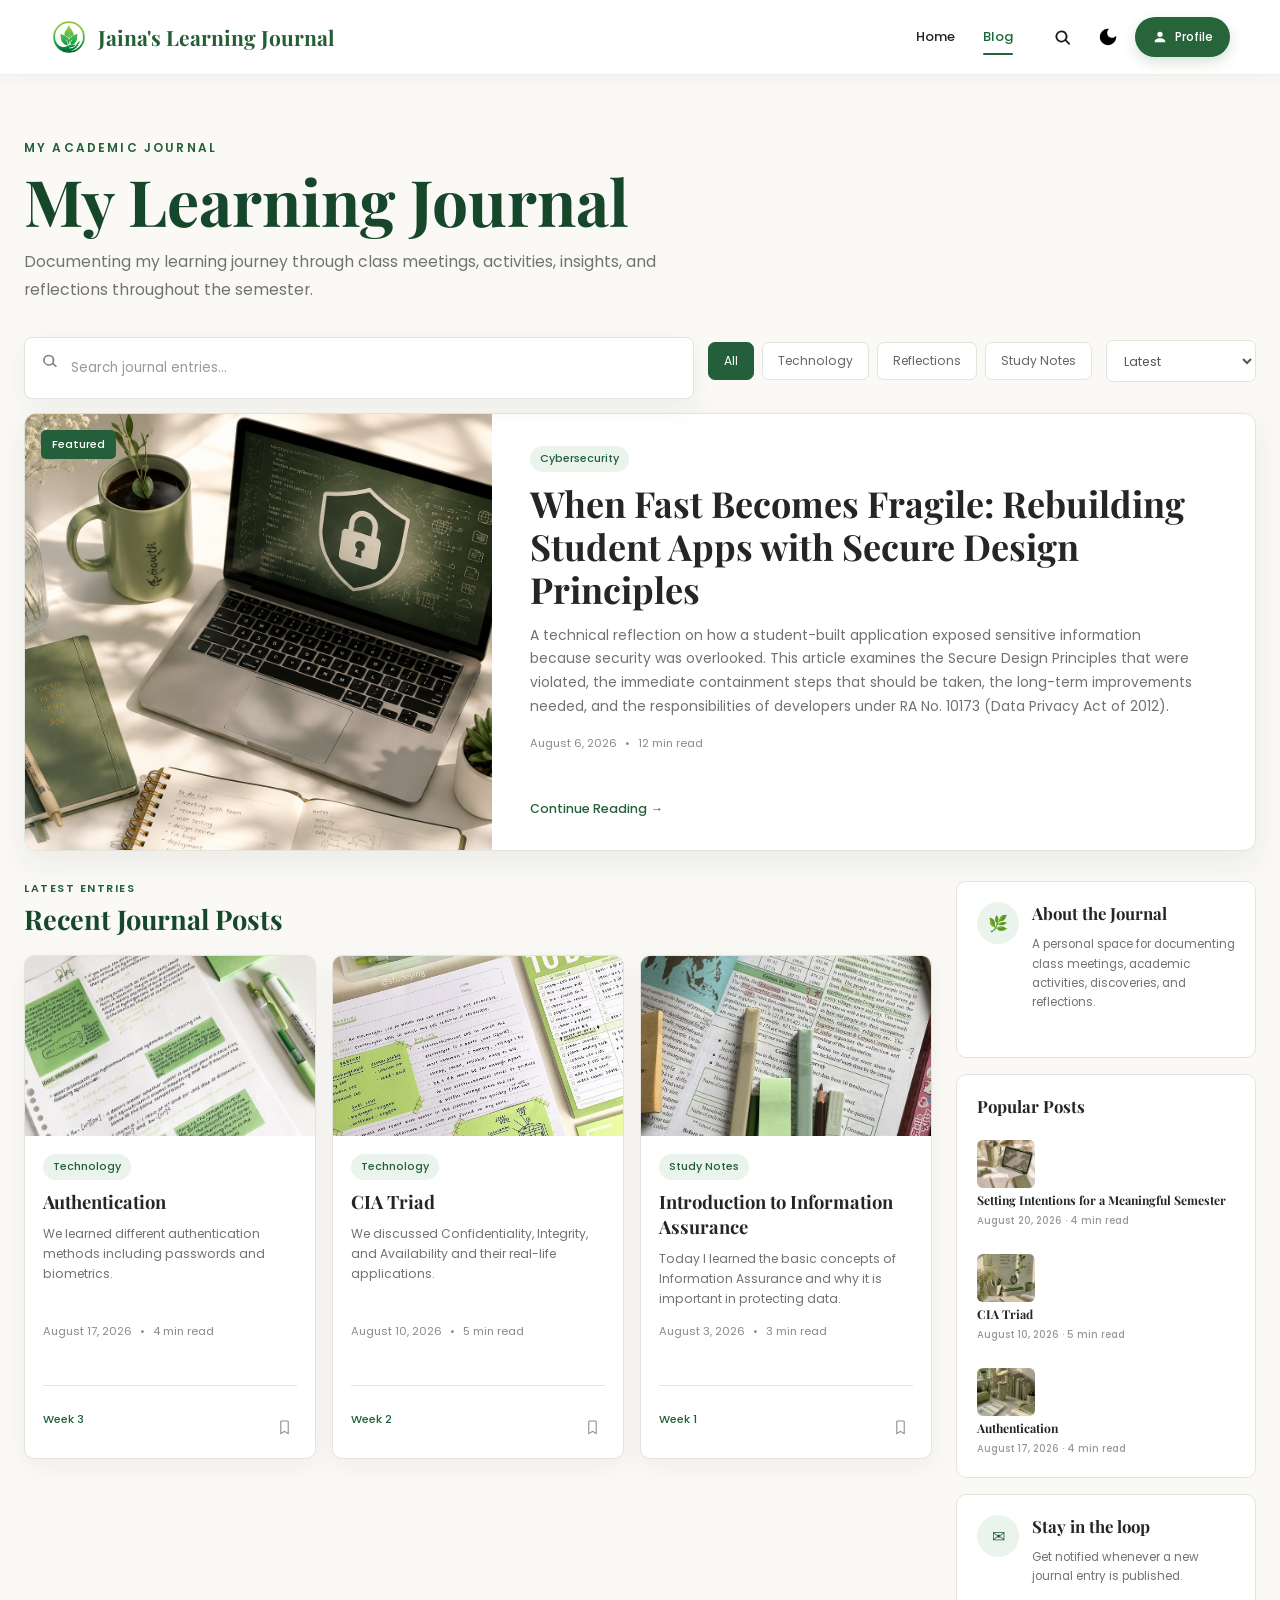
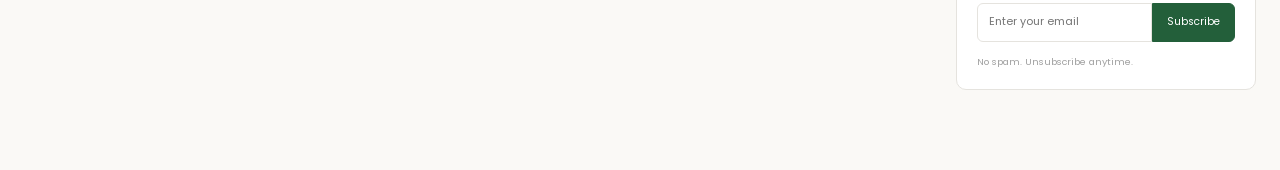
==== commit 60210b40: "Updated homepage and profile" ====
--- a/blog.html
+++ b/blog.html
@@ -128,14 +128,7 @@
             </p>
         </div>
 
-        <button
-            type="button"
-            id="addJournal"
-            class="add-journal-button"
-        >
-            <span aria-hidden="true">＋</span>
-            Add Journal
-        </button>
+    
 
     </section>
 
@@ -668,6 +661,8 @@
 
 </div>
 
+    
+
     <!-- JavaScript -->
     <script src="js/script.js"></script>
     <script src="js/blog.js"></script>
--- a/css/style.css
+++ b/css/style.css
@@ -286,41 +286,76 @@
     outline-offset:3px;
 }
 
-/* HERO */
+/* =========================================
+   PREMIUM JOURNAL HERO
+========================================= */
 
 .hero{
-    width:90%;
-    max-width:1200px;
-    margin:80px auto;
-    display:flex;
-    align-items:center;
-    justify-content:space-between;
-    gap:60px;
-}
+    width:min(1180px, calc(100% - 100px));
+    margin:70px auto 90px;
+
+    grid-template-columns:460px 1fr;
+
+    gap:55px;
+}
+
 
 .hero-image img{
-    width:450px;
-    border-radius:25px;
-    box-shadow:0 15px 40px rgba(0,0,0,.15);
-}
+
+    width:100%;
+
+    height: 390px;
+
+    object-fit:cover;
+
+    border-radius:24px;
+
+    box-shadow:
+    0 20px 45px rgba(0,0,0,.12);
+
+}
+
 
 .hero-content h3{
-    color:#2F5D3A;
-    font-size:22px;
-    margin-bottom:10px;
-}
+
+    color:#4d7d59;
+
+    font-size:14px;
+
+    font-weight:600;
+
+    margin-bottom:18px;
+
+}
+
 
 .hero-content h1{
+
     font-family:'Playfair Display',serif;
-    font-size:60px;
-    margin-bottom:20px;
-    color:#1e3a2f;
-}
+
+    font-size:72px;
+
+    line-height:-1;
+
+    color:#173d2a;
+
+    margin-bottom:22px;
+
+}
+
 
 .hero-content p{
-    font-size:18px;
+
+    max-width:560px;
+
+    font-size:16px;
+
     line-height:1.8;
+
+    color:#666;
+
     margin-bottom:35px;
+
 }
 
 .btn{
@@ -338,63 +373,10 @@
     transform:translateY(-3px);
 }
 
-/* LATEST POSTS */
-
-.latest{
-    width:90%;
-    max-width:1200px;
-    margin:100px auto;
-}
-
-.latest h2{
-    text-align:center;
-    font-size:40px;
-    font-family:'Playfair Display',serif;
-    margin-bottom:50px;
-}
-
-.cards{
-    display:grid;
-    grid-template-columns:repeat(3,1fr);
-    gap:30px;
-}
-
-.card{
-    background:white;
-    border-radius:20px;
-    overflow:hidden;
-    box-shadow:0 10px 30px rgba(0,0,0,.08);
-    transition:.3s;
-}
-
-.card:hover{
-    transform:translateY(-10px);
-}
-
-.card img{
-    width:100%;
-    height:220px;
-    object-fit:cover;
-}
-
-.card h3{
-    padding:20px 20px 10px;
-}
-
-.card p{
-    padding:0 20px 25px;
-    color:#666;
-}
-
-/* FOOTER */
-
-footer{
-    margin-top:100px;
-    background:#2F5D3A;
-    color:white;
-    text-align:center;
-    padding:25px;
-}
+/* =========================================
+   LATEST JOURNAL ENTRIES
+========================================= */
+
 
 /* BLOG PAGE */
 
@@ -749,6 +731,7 @@
     background:#408750;
 }
 
+
 /* Footer */
 
 body.dark-mode footer{
@@ -1097,4 +1080,1047 @@
 body.dark-mode .brand span,
 body.dark-mode .navbar-brand span {
     color: #d9eadc !important;
-}+}
+/* =========================================
+   PREMIUM HOME DARK MODE
+========================================= */
+
+
+body.dark-mode .hero-content h1{
+
+    color:#e8f3eb !important;
+
+}
+
+
+body.dark-mode .hero-content p{
+
+    color:#c1ccc4;
+
+}
+
+
+body.dark-mode .latest h2{
+
+    color:#edf3ee;
+
+}
+
+
+body.dark-mode .card{
+
+    background:#18251d;
+
+    border-color:#304035;
+
+}
+
+
+body.dark-mode .card h3{
+
+    color:#edf3ee;
+
+}
+
+
+body.dark-mode .card p{
+
+    color:#b8c5bc;
+
+}
+/* =========================================
+ JOURNAL INFORMATION SECTION
+========================================= */
+
+
+.journal-info{
+
+width:min(1180px, calc(100% - 80px));
+
+margin:70px auto;
+
+display:grid;
+
+grid-template-columns:350px 1fr;
+
+gap:25px;
+
+}
+
+
+.quote-card,
+.find-card{
+
+background:white;
+
+border-radius:18px;
+
+padding:30px;
+
+border:1px solid #eeeeea;
+
+}
+
+
+
+.quote-icon{
+
+font-size:50px;
+
+color:#5c9868;
+
+}
+
+
+.quote-card p{
+
+font-family:'Playfair Display',serif;
+
+font-style:italic;
+
+line-height:1.7;
+
+}
+
+
+
+.find-grid{
+
+display:grid;
+
+grid-template-columns:repeat(4,1fr);
+
+gap:20px;
+
+}
+
+
+
+.find-grid h3{
+
+font-size:14px;
+
+color:#285f38;
+
+}
+
+
+.find-grid p{
+
+font-size:13px;
+
+color:#777;
+
+}
+
+
+/* NEWSLETTER */
+
+
+.newsletter{
+
+width:min(1180px, calc(100% - 80px));
+
+margin:40px auto;
+
+padding:20px;
+
+border-radius:18px;
+
+background:white;
+
+border:1px solid #eeeeea;
+
+display:flex;
+
+align-items:center;
+
+gap:20px;
+
+}
+
+
+.newsletter input{
+
+flex:1;
+
+padding:12px 20px;
+
+border-radius:20px;
+
+border:1px solid #ddd;
+
+}
+
+
+.newsletter button{
+
+background:#347444;
+
+color:white;
+
+border:none;
+
+padding:12px 25px;
+
+border-radius:20px;
+
+}
+
+/* =========================================
+   NEW HOMEPAGE DESIGN
+========================================= */
+
+
+/* HERO */
+
+.home-hero{
+
+    width:min(1180px, calc(100% - 80px));
+
+    margin:70px auto 90px;
+
+    display:grid;
+
+    grid-template-columns:400px 1fr;
+
+    align-items:center;
+
+    gap:60px;
+
+}
+
+
+.home-hero-image img{
+
+    width:400px;
+
+    height:300px;
+
+    object-fit:cover;
+
+    border-radius:22px;
+
+    box-shadow:0 15px 35px rgba(0,0,0,.12);
+
+}
+
+
+
+.home-hero-content span{
+
+    color:#3f7650;
+
+    font-size:14px;
+
+    font-weight:600;
+
+}
+
+
+
+.home-hero-content h1{
+
+    font-family:'Playfair Display',serif;
+
+    font-size:58px;
+
+    line-height:1.1;
+
+    margin:15px 0;
+
+    color:#173b28;
+
+}
+
+
+
+.home-hero-content p{
+
+    max-width:560px;
+
+    line-height:1.7;
+
+    color:#666;
+
+    margin-bottom:30px;
+
+}
+
+
+
+.home-hero-content a{
+
+    display:inline-block;
+
+    background:#347444;
+
+    color:white;
+
+    padding:13px 28px;
+
+    border-radius:30px;
+
+    text-decoration:none;
+
+}
+
+
+
+/* LATEST JOURNAL */
+
+
+.home-latest{
+
+    width:min(1180px, calc(100% - 80px));
+
+    margin:auto;
+
+}
+
+
+
+.section-header{
+
+    display:flex;
+
+    justify-content:space-between;
+
+    align-items:center;
+
+    margin-bottom:35px;
+
+}
+
+
+
+.section-header h2{
+
+    font-family:'Playfair Display',serif;
+
+    font-size:34px;
+
+}
+
+
+
+.section-header a{
+
+    color:#347444;
+
+    text-decoration:none;
+
+}
+
+
+
+.home-post-grid{
+
+    display:grid;
+
+    grid-template-columns:repeat(3,1fr);
+
+    gap:25px;
+
+}
+
+
+
+/* =========================================
+   JOURNAL CARD DESIGN
+========================================= */
+
+
+.journal-card{
+
+    background:white;
+
+    border-radius:22px;
+
+    overflow:hidden;
+
+    border:1px solid #eeeeea;
+
+    box-shadow:0 12px 35px rgba(0,0,0,.08);
+
+}
+
+
+.journal-image{
+
+    position:relative;
+
+}
+
+
+.journal-image img{
+
+    width:100%;
+
+    height:350px;
+
+    object-fit:cover;
+
+    display:block;
+
+}
+
+
+
+.journal-image span{
+
+    position:absolute;
+
+    top:20px;
+
+    right:20px;
+
+    background:white;
+
+    color:#347444;
+
+    padding:8px 16px;
+
+    border-radius:30px;
+
+    font-weight:600;
+
+}
+
+
+
+.journal-body{
+
+    padding:30px;
+
+}
+
+
+
+.journal-body small{
+
+    color:#67966d;
+
+    font-weight:600;
+
+}
+
+
+
+.journal-body h3{
+
+    font-family:'Playfair Display',serif;
+
+    font-size:30px;
+
+    margin:18px 0;
+
+    color:#26332b;
+
+}
+
+
+
+.journal-body p{
+
+    font-size:16px;
+
+    line-height:1.7;
+
+    color:#666;
+
+}
+
+
+
+.journal-footer{
+
+    display:flex;
+
+    justify-content:space-between;
+
+    border-top:1px solid #eeeeea;
+
+    margin-top:25px;
+
+    padding-top:20px;
+
+}
+
+
+
+.journal-footer a{
+
+    color:#347444;
+
+}
+
+
+
+/* DISCOVER SECTION */
+
+
+.home-discover{
+
+    width:min(1180px, calc(100% - 80px));
+
+    margin:70px auto;
+
+    display:grid;
+
+    grid-template-columns:330px 1fr;
+
+    gap:25px;
+
+}
+
+
+
+.quote-box,
+.discover-box{
+
+    background:white;
+
+    border-radius:18px;
+
+    border:1px solid #eeeeea;
+
+    padding:30px;
+
+}
+
+
+
+.quote-box h2{
+
+    font-size:50px;
+
+    color:#5b9867;
+
+}
+
+
+
+.quote-box p{
+
+    font-family:'Playfair Display',serif;
+
+    font-style:italic;
+
+}
+
+
+
+.find-grid{
+
+    display:grid;
+
+    grid-template-columns:repeat(4,1fr);
+
+    gap:20px;
+
+}
+
+
+
+.find-grid h3{
+
+    font-size:14px;
+
+    color:#347444;
+
+}
+
+
+
+.find-grid p{
+
+    font-size:13px;
+
+    color:#666;
+
+}
+
+
+
+/* NEWSLETTER */
+
+
+.home-newsletter{
+
+    width:min(1180px, calc(100% - 80px));
+
+    margin:40px auto;
+
+    padding:20px;
+
+    background:white;
+
+    border-radius:18px;
+
+    border:1px solid #eeeeea;
+
+    display:flex;
+
+    align-items:center;
+
+    gap:20px;
+
+}
+
+
+.home-newsletter input{
+
+    flex:1;
+
+    padding:12px 20px;
+
+    border-radius:30px;
+
+    border:1px solid #ddd;
+
+}
+
+
+.home-newsletter button{
+
+    background:#347444;
+
+    color:white;
+
+    border:none;
+
+    padding:12px 25px;
+
+    border-radius:30px;
+
+}
+/* =========================================
+   PREMIUM JOURNAL CARD DESIGN
+========================================= */
+
+
+.home-post-grid{
+
+    display:grid;
+
+    grid-template-columns:repeat(3,minmax(0,1fr));
+
+    gap:32px;
+
+    width:100%;
+
+}
+
+
+
+.journal-card{
+
+    background:white;
+
+    border-radius:22px;
+
+    overflow:hidden;
+
+    border:1px solid #eeeeea;
+
+    box-shadow:
+    0 15px 35px rgba(0,0,0,.08);
+
+    transition:.3s;
+
+}
+
+
+.journal-card:hover{
+
+    transform:translateY(-8px);
+
+}
+
+
+
+/* IMAGE */
+
+
+.journal-image{
+
+    position:relative;
+
+}
+
+
+
+.journal-image img{
+
+    width:100%;
+
+    height:350px;
+
+    object-fit:cover;
+
+}
+
+
+
+.journal-image span{
+
+    position:absolute;
+
+    top:20px;
+
+    right:20px;
+
+    background:white;
+
+    color:#347444;
+
+    padding:8px 16px;
+
+    border-radius:30px;
+
+    font-size:14px;
+
+    font-weight:600;
+
+}
+
+
+
+/* CONTENT */
+
+
+.journal-body{
+
+    padding:32px;
+
+}
+
+
+
+.journal-body small{
+
+    color:#67966d;
+
+    font-size:14px;
+
+    font-weight:600;
+
+}
+
+
+
+.journal-body h3{
+
+    font-family:'Playfair Display',serif;
+
+    font-size:30px;
+
+    line-height:1.2;
+
+    margin:20px 0;
+
+    color:#26332b;
+
+}
+
+
+
+.journal-body p{
+
+    font-size:17px;
+
+    line-height:1.8;
+
+    color:#666;
+
+}
+
+
+
+/* FOOTER */
+
+
+.journal-footer{
+
+    border-top:1px solid #eeeeea;
+
+    margin-top:30px;
+
+    padding-top:20px;
+
+    display:flex;
+
+    justify-content:space-between;
+
+}
+
+
+
+.journal-footer a{
+
+    color:#347444;
+
+    text-decoration:underline;
+
+    font-size:16px;
+
+}
+
+
+
+.journal-footer span{
+
+    color:#777;
+
+}
+
+/* =====================================
+   DARK MODE TEXT FIX - HOME
+===================================== */
+
+
+body.dark-mode .home-hero-content h1{
+
+    color:#f2f5f1;
+
+}
+
+
+body.dark-mode .home-hero-content p{
+
+    color:#c8d2ca;
+
+}
+
+
+body.dark-mode .home-hero-content span{
+
+    color:#7fc98b;
+
+}
+/* =====================================
+   DARK MODE JOURNAL CARDS
+===================================== */
+
+
+body.dark-mode .journal-card{
+
+    background:#111914;
+
+    border:1px solid #294333;
+
+}
+
+
+body.dark-mode .journal-body h3{
+
+    color:#f3f6f2;
+
+}
+
+
+body.dark-mode .journal-body p{
+
+    color:#c1cbc3;
+
+}
+
+
+body.dark-mode .journal-body small{
+
+    color:#78c47e;
+
+}
+
+
+body.dark-mode .journal-footer{
+
+    border-color:#294333;
+
+}
+
+
+body.dark-mode .journal-footer a{
+
+    color:#8bd58d;
+
+}
+
+
+body.dark-mode .journal-footer span{
+
+    color:#cbd3cc;
+
+}
+
+
+body.dark-mode .journal-image span{
+
+    background:#111914;
+
+    color:#8bd58d;
+
+}
+
+/* =========================================
+   COMPACT FOOTER DESIGN
+========================================= */
+
+.site-footer{
+
+    margin-top:80px;
+
+    background:white;
+
+    border-top:1px solid #e8e8e3;
+
+}
+
+
+.footer-container{
+
+    width:min(1180px,90%);
+
+    margin:auto;
+
+    padding:25px 0;
+
+    display:flex;
+
+    align-items:center;
+
+    justify-content:space-between;
+
+    gap:30px;
+
+}
+
+
+
+/* BRAND */
+
+.footer-logo{
+
+    display:flex;
+
+    align-items:center;
+
+    gap:12px;
+
+}
+
+
+.footer-logo img{
+
+    width:35px;
+
+    height:35px;
+
+}
+
+
+.footer-logo h3{
+
+    margin:0;
+
+    font-family:'Playfair Display',serif;
+
+    font-size:15px;
+
+    color:#183b29;
+
+}
+
+
+.footer-logo p{
+
+    margin:3px 0 0;
+
+    font-size:11px;
+
+    color:#777;
+
+}
+
+
+
+/* QUICK LINKS */
+
+.footer-column{
+
+    display:flex;
+
+    align-items:center;
+
+    gap:18px;
+
+}
+
+
+.footer-column h4{
+
+    display:none;
+
+}
+
+
+
+.footer-column a{
+
+    font-size:12px;
+
+    text-decoration:none;
+
+    color:#555;
+
+}
+
+
+
+/* CONNECT */
+
+.footer-social{
+
+    display:flex;
+
+    gap:15px;
+
+}
+
+
+.footer-social a{
+
+    font-size:12px;
+
+}
+
+
+
+/* COPYRIGHT */
+
+
+.footer-copy{
+
+    border-left:1px solid #e5e5e5;
+
+    padding-left:35px;
+
+    display:flex;
+
+    flex-direction:column;
+
+    gap:5px;
+
+}
+
+
+.footer-copy p{
+
+    margin:0;
+
+    font-size:12px;
+
+    color:#666;
+
+}   
--- a/css/blog.css
+++ b/css/blog.css
@@ -280,74 +280,7 @@
     font-size:13px;
 }
 
-/* EDIT AND DELETE BUTTONS */
-
-.card-buttons{
-    display:flex;
-    align-items:center;
-    gap:10px;
-
-    margin-top:20px;
-    padding-top:18px;
-
-    border-top:1px solid #eeeeea;
-}
-
-.edit-btn,
-.delete-btn{
-    min-height:38px;
-
-    padding:0 16px;
-
-    border:none;
-    border-radius:9px;
-
-    font-family:'Poppins', sans-serif;
-    font-size:13px;
-    font-weight:500;
-
-    cursor:pointer;
-
-    transition:
-        background-color .2s ease,
-        transform .2s ease;
-}
-
-.edit-btn{
-    background:#e8f1ea;
-    color:#2f5d3a;
-}
-
-.edit-btn:hover{
-    background:#d8e8dc;
-    transform:translateY(-1px);
-}
-
-.delete-btn{
-    background:#f9e9e7;
-    color:#b83d35;
-}
-
-.delete-btn:hover{
-    background:#f3d8d5;
-    transform:translateY(-1px);
-}
-
-/* EMPTY SEARCH RESULT */
-
-.no-results{
-    grid-column:1 / -1;
-
-    padding:60px 20px;
-
-    background:#ffffff;
-    color:#6c6c6c;
-
-    border:1px dashed #ced8d0;
-    border-radius:18px;
-
-    text-align:center;
-}
+
 
 /* =========================================
    MODAL
@@ -613,23 +546,7 @@
     border-color:#313d34;
 }
 
-body.dark-mode .edit-btn{
-    background:#293c2e;
-    color:#a8dab0;
-}
-
-body.dark-mode .edit-btn:hover{
-    background:#334b39;
-}
-
-body.dark-mode .delete-btn{
-    background:#442724;
-    color:#f2aaa4;
-}
-
-body.dark-mode .delete-btn:hover{
-    background:#56302c;
-}
+
 
 /* Empty search result */
 
@@ -1208,8 +1125,7 @@
     gap: 10px;
 }
 
-.blog-page .edit-btn,
-.blog-page .delete-btn,
+
 .blog-page .bookmark-button {
     padding: 0;
     background: transparent;
@@ -1219,13 +1135,6 @@
     cursor: pointer;
 }
 
-.blog-page .edit-btn {
-    color: var(--blog-green);
-}
-
-.blog-page .delete-btn {
-    color: var(--blog-danger);
-}
 
 .blog-page .bookmark-button {
     display: grid;
@@ -1900,26 +1809,6 @@
 }
 
 
-body.blog-page.dark-mode .edit-btn {
-    color: #e5f0e7 !important;
-    background: #294534;
-}
-
-
-body.blog-page.dark-mode .edit-btn:hover {
-    background: #355b42;
-}
-
-
-body.blog-page.dark-mode .delete-btn {
-    color: #f3e7e6 !important;
-    background: #5a302d;
-}
-
-
-body.blog-page.dark-mode .delete-btn:hover {
-    background: #703b36;
-}
 
 
 body.blog-page.dark-mode .bookmark-button {
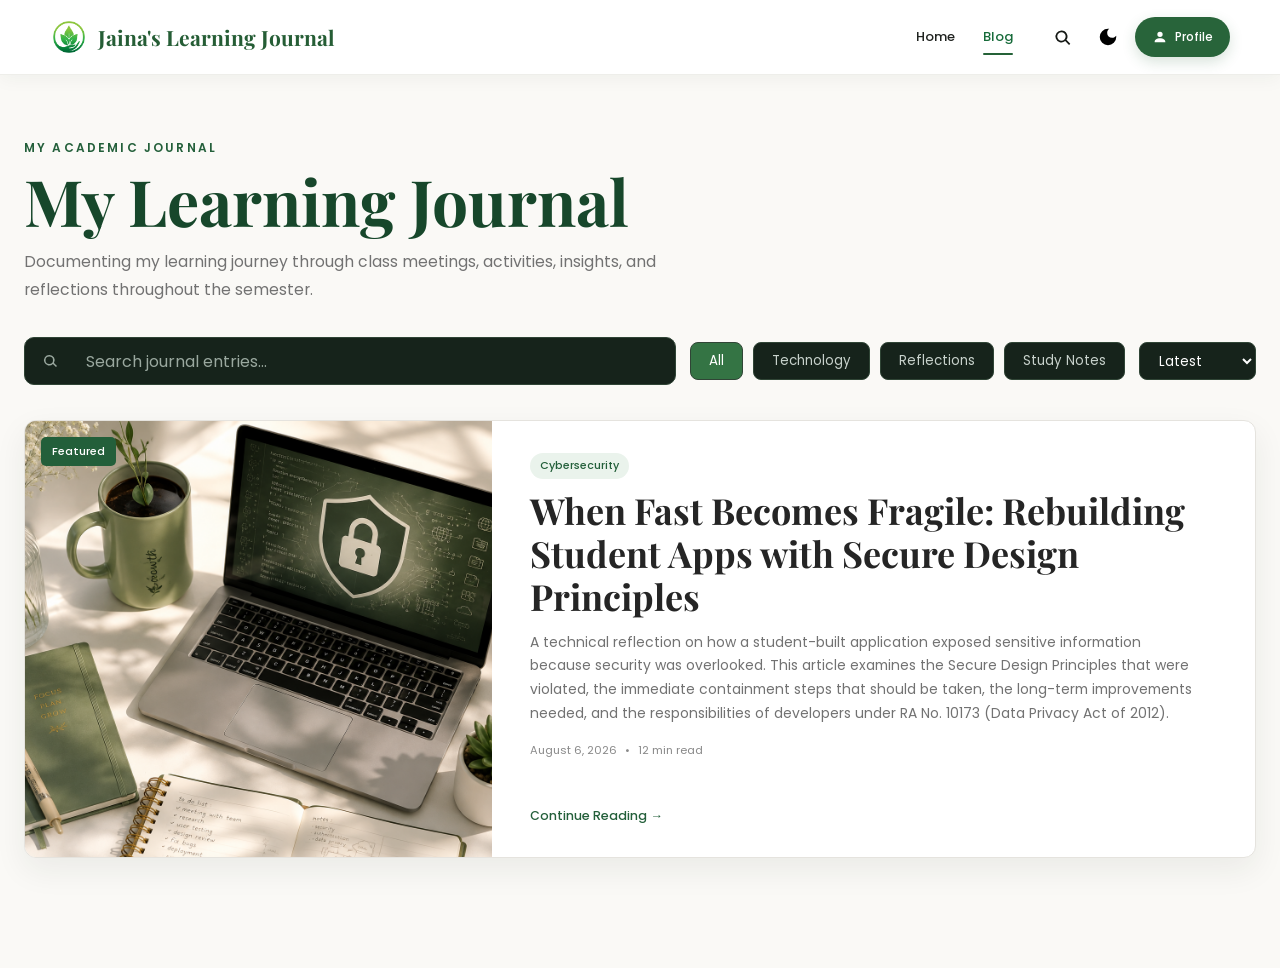
==== commit c4e9421b: "Updated homepage and profile" ====
--- a/blog.html
+++ b/blog.html
@@ -256,173 +256,6 @@
 
     </article>
 
-</section>
-
-    <!-- MAIN BLOG LAYOUT -->
-    <div class="blog-content-layout">
-
-        <!-- JOURNAL POSTS -->
-        <section class="journal-feed">
-
-            <div class="section-heading">
-
-                <div>
-                    <p class="section-label">Latest Entries</p>
-                    <h2>Recent Journal Posts</h2>
-                </div>
-
-            </div>
-
-            <div
-                class="journal-container"
-                id="journalContainer"
-                aria-live="polite"
-            >
-                <!-- Journal cards will still be inserted by blog.js -->
-            </div>
-
-            <div class="load-more-wrapper">
-                <button
-                    type="button"
-                    class="load-more-button"
-                    id="loadMoreButton"
-                >
-                    Load more posts
-                </button>
-            </div>
-
-        </section>
-
-        <!-- SIDEBAR -->
-        <aside class="blog-sidebar">
-
-            <!-- ABOUT -->
-            <section class="sidebar-card about-card">
-
-                <div class="sidebar-icon" aria-hidden="true">
-                    🌿
-                </div>
-
-                <div>
-                    <h2>About the Journal</h2>
-
-                    <p>
-                        A personal space for documenting class meetings,
-                        academic activities, discoveries, and reflections.
-                    </p>
-
-                    <a href="myprofile.html">
-                       
-                        <span aria-hidden="true"></span>
-                    </a>
-                </div>
-
-            </section>
-
-            <!-- POPULAR POSTS -->
-            <section class="sidebar-card">
-
-                <h2>Popular Posts</h2>
-
-                <div class="popular-post-list">
-
-                    <a href="#" class="popular-post">
-
-                        <img
-                            src="images/journal/post1.png"
-                            alt=""
-                        >
-
-                        <div>
-                            <h3>
-                                Setting Intentions for a Meaningful Semester
-                            </h3>
-
-                            <p>August 20, 2026 · 4 min read</p>
-                        </div>
-
-                    </a>
-
-                    <a href="#" class="popular-post">
-
-                        <img
-                            src="images/journal/post2.png"
-                            alt=""
-                        >
-
-                        <div>
-                            <h3>CIA Triad</h3>
-                            <p>August 10, 2026 · 5 min read</p>
-                        </div>
-
-                    </a>
-
-                    <a href="#" class="popular-post">
-
-                        <img
-                            src="images/journal/post3.png"
-                            alt=""
-                        >
-
-                        <div>
-                            <h3>Authentication</h3>
-                            <p>August 17, 2026 · 4 min read</p>
-                        </div>
-
-                    </a>
-
-                </div>
-
-            </section>
-
-            <!-- SUBSCRIPTION -->
-            <section class="sidebar-card subscribe-card">
-
-                <div class="sidebar-icon" aria-hidden="true">
-                    ✉
-                </div>
-
-                <div>
-                    <h2>Stay in the loop</h2>
-
-                    <p>
-                        Get notified whenever a new journal entry is published.
-                    </p>
-                </div>
-
-                <form class="subscribe-form">
-
-                    <label
-                        for="subscriberEmail"
-                        class="visually-hidden"
-                    >
-                        Email address
-                    </label>
-
-                    <input
-                        type="email"
-                        id="subscriberEmail"
-                        placeholder="Enter your email"
-                        required
-                    >
-
-                    <button type="submit">
-                        Subscribe
-                    </button>
-
-                </form>
-
-                <small>
-                    No spam. Unsubscribe anytime.
-                </small>
-
-            </section>
-
-        </aside>
-
-    </div>
-
-</main>
     <!-- ================= JOURNAL MODAL ================= -->
 
     <div
--- a/css/style.css
+++ b/css/style.css
@@ -2123,4 +2123,84 @@
 
     color:#666;
 
-}   +}   
+/* =========================
+   SEARCH OVERLAY
+========================= */
+
+
+.search-overlay{
+
+    position:fixed;
+
+    top:0;
+    left:0;
+
+    width:100%;
+    height:100%;
+
+    background:rgba(0,0,0,.5);
+
+    display:none;
+
+    justify-content:center;
+
+    align-items:flex-start;
+
+    padding-top:120px;
+
+    z-index:999;
+
+}
+
+
+
+.search-overlay.active{
+
+    display:flex;
+
+}
+
+
+
+.search-box{
+
+    background:white;
+
+    width:400px;
+
+    padding:20px;
+
+    border-radius:20px;
+
+    display:flex;
+
+    gap:10px;
+
+}
+
+
+
+.search-box input{
+
+    flex:1;
+
+    border:none;
+
+    outline:none;
+
+    font-size:16px;
+
+}
+
+
+
+.search-box button{
+
+    border:none;
+
+    background:none;
+
+    cursor:pointer;
+
+}
--- a/css/blog.css
+++ b/css/blog.css
@@ -1,1821 +1,1944 @@
-/* =========================================
-   BLOG PAGE
-========================================= */
-
-.blog-page{
-    min-height:100vh;
-    background:#faf9f6;
+    /* =========================================
+    BLOG PAGE
+    ========================================= */
+
+    .blog-page{
+        min-height:100vh;
+        background:#faf9f6;
+    }
+
+    /* MAIN CONTAINER */
+
+    .blog-main{
+        width:90%;
+        max-width:1350px;
+        margin:auto;
+        padding:85px 0 110px;
+    }
+
+    /* =========================================
+    BLOG HEADING
+    ========================================= */
+
+    .blog-header{
+        max-width:850px;
+        margin:0 auto 50px;
+        padding:0;
+        text-align:center;
+    }
+
+    .blog-label{
+        margin-bottom:10px;
+
+        color:#2f5d3a;
+
+        font-size:13px;
+        font-weight:600;
+        letter-spacing:1.5px;
+        text-transform:uppercase;
+    }
+
+    .blog-header h1{
+        margin:0;
+
+        color:#2f5d3a;
+
+        font-family:'Playfair Display', serif;
+        font-size:56px;
+        line-height:1.15;
+    }
+
+    .blog-description{
+        max-width:760px;
+        margin:18px auto 0;
+
+        color:#686868;
+
+        font-size:17px;
+        line-height:1.8;
+    }
+
+    /* =========================================
+    SEARCH AND ADD BUTTON
+    ========================================= */
+
+    .search-box{
+        position:relative;
+    }
+
+    .search-box svg{
+        position:absolute;
+        top:50%;
+        left:20px;
+
+        width:21px;
+        height:21px;
+
+        fill:#777;
+
+        transform:translateY(-50%);
+        pointer-events:none;
+    }
+
+
+    .search-box input{
+        width:100%;
+        min-height:62px;
+
+        padding:0 22px 0 55px;
+
+        background:#ffffff;
+        color:#2c2c2c;
+
+        border:1px solid #ecece7;
+        border-radius:14px;
+
+        box-shadow:0 8px 24px rgba(31,55,37,.06);
+
+        font-size:16px;
+        outline:none;
+
+        transition:
+            border-color .25s ease,
+            box-shadow .25s ease,
+            background-color .25s ease;
+    }
+
+    .search-box input::placeholder{
+        color:#9a9a9a;
+    }
+
+    .search-box input:focus{
+        border-color:#73917a;
+        box-shadow:
+            0 0 0 4px rgba(47,93,58,.1),
+            0 8px 24px rgba(31,55,37,.08);
+    }
+
+    .add-journal-button{
+        min-height:62px;
+
+        display:inline-flex;
+        align-items:center;
+        justify-content:center;
+        gap:8px;
+
+        padding:0 28px;
+
+        background:#2f5d3a;
+        color:#ffffff;
+
+        border:none;
+        border-radius:14px;
+
+        box-shadow:0 8px 20px rgba(47,93,58,.18);
+
+        font-family:'Poppins', sans-serif;
+        font-size:15px;
+        font-weight:500;
+
+        cursor:pointer;
+
+        transition:
+            background-color .25s ease,
+            transform .25s ease,
+            box-shadow .25s ease;
+    }
+
+    .add-journal-button span{
+        font-size:20px;
+        line-height:1;
+    }
+
+    .add-journal-button:hover{
+        background:#244b2e;
+        transform:translateY(-2px);
+        box-shadow:0 12px 24px rgba(47,93,58,.25);
+    }
+
+    .add-journal-button:active{
+        transform:translateY(0);
+    }
+
+    /* =========================================
+    JOURNAL GRID
+    ========================================= */
+
+    .journal-container{
+        width:100%;
+        margin:0;
+
+        display:grid;
+        grid-template-columns:repeat(3, minmax(0, 1fr));
+        gap:30px;
+        align-items:start;
+    }
+
+    /* =========================================
+    JOURNAL CARD
+    ========================================= */
+
+    .journal-card{
+        min-width:0;
+        height:100%;
+
+        display:flex;
+        flex-direction:column;
+
+        background:#ffffff;
+
+        border:1px solid #ebeee9;
+        border-radius:20px;
+
+        overflow:hidden;
+
+        box-shadow:0 10px 28px rgba(28,50,33,.07);
+
+        transition:
+            transform .3s ease,
+            box-shadow .3s ease,
+            border-color .3s ease;
+    }
+
+    .journal-card:hover{
+        transform:translateY(-7px);
+        border-color:#d7e2d9;
+        box-shadow:0 18px 38px rgba(28,50,33,.12);
+    }
+
+    .journal-card > img{
+        width:100%;
+        height:245px;
+
+        display:block;
+        object-fit:cover;
+    }
+
+    /* CARD CONTENT */
+
+    .journal-content{
+        flex:1;
+
+        display:flex;
+        flex-direction:column;
+
+        padding:25px;
+    }
+
+    .week{
+        align-self:flex-start;
+
+        display:inline-flex;
+        align-items:center;
+
+        margin-bottom:15px;
+        padding:7px 14px;
+
+        background:#e9f3eb;
+        color:#f7fbf7;
+
+        border-radius:50px;
+
+        font-size:13px;
+        font-weight:500;
+    }
+
+    .journal-content h2{
+        margin:0 0 12px;
+
+        color:#252525;
+
+        font-family:'Poppins', sans-serif;
+        font-size:24px;
+        font-weight:600;
+        line-height:1.35;
+    }
+
+    .journal-content p{
+        margin:0;
+
+        color:#696969;
+
+        font-size:14px;
+        line-height:1.75;
+    }
+
+    .date{
+        margin-top:auto;
+        padding-top:20px;
+
+        color:#929292;
+
+        font-size:13px;
+    }
+
+
+
+    /* =========================================
+    MODAL
+    ========================================= */
+
+    .modal{
+        position:fixed;
+        inset:0;
+        z-index:2000;
+
+        display:none;
+        align-items:center;
+        justify-content:center;
+
+        padding:25px;
+
+        background:rgba(18,25,20,.58);
+        backdrop-filter:blur(5px);
+    }
+
+    .modal-content{
+        width:100%;
+        max-width:620px;
+        max-height:90vh;
+
+        padding:32px;
+
+        background:#ffffff;
+
+        border-radius:22px;
+
+        box-shadow:0 25px 70px rgba(0,0,0,.25);
+
+        overflow-y:auto;
+    }
+
+    .modal-heading{
+        display:flex;
+        align-items:flex-start;
+        justify-content:space-between;
+        gap:20px;
+
+        margin-bottom:25px;
+    }
+
+    .modal-label{
+        margin-bottom:5px;
+
+        color:#6c8a73;
+
+        font-size:12px;
+        font-weight:600;
+        letter-spacing:1.2px;
+        text-transform:uppercase;
+    }
+
+    .modal-content h2{
+        margin:0;
+
+        color:#2f5d3a;
+
+        font-family:'Playfair Display', serif;
+        font-size:30px;
+    }
+
+    .modal-close{
+        width:40px;
+        height:40px;
+
+        display:flex;
+        align-items:center;
+        justify-content:center;
+
+        padding:0;
+
+        background:#f1f3f0;
+        color:#555;
+
+        border:none;
+        border-radius:50%;
+
+        font-size:26px;
+        line-height:1;
+
+        cursor:pointer;
+    }
+
+    .modal-content label{
+        display:block;
+
+        margin-bottom:7px;
+
+        color:#454545;
+
+        font-size:13px;
+        font-weight:500;
+    }
+
+    .modal-content input,
+    .modal-content textarea{
+        width:100%;
+
+        margin-bottom:18px;
+        padding:13px 15px;
+
+        background:#ffffff;
+        color:#333333;
+
+        border:1px solid #dedfda;
+        border-radius:10px;
+
+        font-family:'Poppins', sans-serif;
+        font-size:14px;
+
+        outline:none;
+
+        resize:vertical;
+
+        transition:
+            border-color .2s ease,
+            box-shadow .2s ease;
+    }
+
+    .modal-content input:focus,
+    .modal-content textarea:focus{
+        border-color:#66866e;
+        box-shadow:0 0 0 4px rgba(47,93,58,.09);
+    }
+
+    .form-row{
+        display:grid;
+        grid-template-columns:1fr 1fr;
+        gap:15px;
+    }
+
+    .form-group{
+        min-width:0;
+    }
+
+    .modal-buttons{
+        display:flex;
+        align-items:center;
+        justify-content:flex-end;
+        gap:12px;
+
+        margin-top:8px;
+    }
+
+    .modal-buttons button{
+        min-height:44px;
+
+        padding:0 22px;
+
+        border:none;
+        border-radius:10px;
+
+        font-family:'Poppins', sans-serif;
+        font-size:14px;
+        font-weight:500;
+
+        cursor:pointer;
+    }
+
+    #cancelBtn{
+        background:#eef0ed;
+        color:#4f554f;
+    }
+
+    #saveBtn{
+        background:#2f5d3a;
+        color:#ffffff;
+    }
+
+    #saveBtn:hover{
+        background:#244b2e;
+    }
+    /* =========================================
+    BLOG PAGE DARK MODE
+    ========================================= */
+
+    body.dark-mode.blog-page{
+        background:#111713;
+    }
+
+    body.dark-mode .blog-header h1{
+        color:#d9eadc;
+    }
+
+    body.dark-mode .blog-label{
+        color:#91c99c;
+    }
+
+    body.dark-mode .blog-description{
+        color:#b9c5bc;
+    }
+
+    /* Search */
+
+    body.dark-mode .search-box input{
+        background:#1b241d;
+        color:#edf3ee;
+
+        border-color:#303d33;
+
+        box-shadow:0 8px 24px rgba(0,0,0,.22);
+    }
+
+    body.dark-mode .search-box input::placeholder{
+        color:#89958c;
+    }
+
+    body.dark-mode .search-box svg{
+        fill:#aab6ad;
+    }
+
+    body.dark-mode .search-box input:focus{
+        border-color:#75a47e;
+
+        box-shadow:
+            0 0 0 4px rgba(117,164,126,.12),
+            0 8px 24px rgba(0,0,0,.25);
+    }
+
+    body.dark-mode .add-journal-button{
+        background:#347444;
+    }
+
+    body.dark-mode .add-journal-button:hover{
+        background:#408750;
+    }
+
+    /* Journal cards */
+
+    body.dark-mode .journal-card{
+        background:#1b241d;
+        border-color:#303b32;
+        box-shadow:0 10px 28px rgba(0,0,0,.28);
+    }
+
+    body.dark-mode .journal-card:hover{
+        border-color:#47574a;
+        box-shadow:0 18px 38px rgba(0,0,0,.38);
+    }
+
+    body.dark-mode .week{
+        background:#293c2e;
+        color:#a8dab0;
+    }
+
+    body.dark-mode .journal-content h2{
+        color:#edf3ee;
+    }
+
+    body.dark-mode .journal-content p{
+        color:#b2beb5;
+    }
+
+    body.dark-mode .date{
+        color:#8f9c92;
+    }
+
+    body.dark-mode .card-buttons{
+        border-color:#313d34;
+    }
+
+
+
+    /* Empty search result */
+
+    body.dark-mode .no-results{
+        background:#1b241d;
+        color:#aebbb1;
+        border-color:#465249;
+    }
+
+    /* Journal modal */
+
+    body.dark-mode .modal{
+        background:rgba(0,0,0,.7);
+    }
+
+    body.dark-mode .modal-content{
+        background:#1b241d;
+        color:#edf3ee;
+    }
+
+    body.dark-mode .modal-content h2{
+        color:#d9eadc;
+    }
+
+    body.dark-mode .modal-label{
+        color:#91c99c;
+    }
+
+    body.dark-mode .modal-content label{
+        color:#c4cec6;
+    }
+
+    body.dark-mode .modal-content input,
+    body.dark-mode .modal-content textarea{
+        background:#222d25;
+        color:#edf3ee;
+        border-color:#3a493e;
+    }
+
+    body.dark-mode .modal-content input::placeholder,
+    body.dark-mode .modal-content textarea::placeholder{
+        color:#879389;
+    }
+
+    body.dark-mode .modal-close,
+    body.dark-mode #cancelBtn{
+        background:#2c3730;
+        color:#dce4de;
+    }
+
+    body.dark-mode #saveBtn{
+        background:#347444;
+    }
+    /* Category field inside journal modal */
+
+    .journal-category-field {
+        margin-bottom: 20px;
+    }
+
+    .journal-category-field label {
+        display: block;
+        margin-bottom: 10px;
+    }
+
+    .journal-category-field select {
+        width: 100%;
+        min-height: 58px;
+        padding: 0 48px 0 18px;
+
+        font-family: "Poppins", sans-serif;
+        font-size: 1rem;
+        color: inherit;
+
+        background-color: transparent;
+
+        border: 1px solid rgba(120, 150, 130, 0.35);
+        border-radius: 12px;
+
+        cursor: pointer;
+        outline: none;
+
+        appearance: none;
+        -webkit-appearance: none;
+
+        background-image:
+            linear-gradient(45deg, transparent 50%, currentColor 50%),
+            linear-gradient(135deg, currentColor 50%, transparent 50%);
+        background-position:
+            calc(100% - 21px) 25px,
+            calc(100% - 15px) 25px;
+        background-size:
+            6px 6px,
+            6px 6px;
+        background-repeat: no-repeat;
+
+        transition:
+            border-color 0.2s ease,
+            box-shadow 0.2s ease;
+    }
+
+    .journal-category-field select:focus {
+        border-color: #7aa184;
+        box-shadow: 0 0 0 3px rgba(122, 161, 132, 0.16);
+    }
+
+    .journal-category-field select option {
+        color: #1c2a20;
+        background-color: #ffffff;
+    }
+    /* ==================================================
+    MODERN BLOG PAGE LAYOUT
+    Paste this at the bottom of css/blog.css
+    ================================================== */
+
+    body.blog-page {
+        --blog-green: #235f3a;
+        --blog-green-dark: #17472b;
+        --blog-green-light: #eaf3ec;
+        --blog-background: #faf9f6;
+        --blog-surface: #ffffff;
+        --blog-text: #252525;
+        --blog-muted: #727272;
+        --blog-border: #e5e3de;
+        --blog-danger: #b74343;
+        --blog-shadow: 0 12px 32px rgba(28, 47, 34, 0.07);
+
+        background: var(--blog-background);
+        color: var(--blog-text);
+    }
+
+    /* ==================================================
+    MAIN CONTAINER
+    ================================================== */
+
+    .blog-page .blog-main {
+        width: min(1240px, calc(100% - 48px));
+        margin: 0 auto;
+        padding: 64px 0 80px;
+    }
+
+    /* ==================================================
+    BLOG INTRODUCTION
+    ================================================== */
+
+    .blog-page .blog-intro {
+        display: flex;
+        align-items: flex-start;
+        justify-content: space-between;
+        gap: 40px;
+        margin-bottom: 34px;
+    }
+
+    .blog-page .blog-intro-text {
+        max-width: 720px;
+    }
+
+    .blog-page .blog-label {
+        margin: 0 0 10px;
+        color: var(--blog-green);
+        font-family: "Poppins", sans-serif;
+        font-size: 0.75rem;
+        font-weight: 600;
+        letter-spacing: 0.18em;
+        text-transform: uppercase;
+    }
+
+    .blog-page .blog-intro h1 {
+        margin: 0;
+        color: var(--blog-green-dark);
+        font-family: "Playfair Display", serif;
+        font-size: clamp(2.4rem, 5vw, 4rem);
+        line-height: 1.05;
+    }
+
+    .blog-page .blog-description {
+        max-width: 650px;
+        margin: 14px 0 0;
+        color: var(--blog-muted);
+        font-size: 0.98rem;
+        line-height: 1.75;
+    }
+
+    /* ==================================================
+    ADD JOURNAL BUTTON
+    ================================================== */
+
+    .blog-page .add-journal-button {
+        display: inline-flex;
+        align-items: center;
+        justify-content: center;
+        gap: 8px;
+        min-width: 145px;
+        min-height: 48px;
+        margin-top: 4px;
+        padding: 12px 20px;
+
+        color: #ffffff;
+        background: var(--blog-green);
+        border: 1px solid var(--blog-green);
+        border-radius: 8px;
+
+        font-family: "Poppins", sans-serif;
+        font-size: 0.86rem;
+        font-weight: 500;
+
+        cursor: pointer;
+        box-shadow: 0 8px 20px rgba(35, 95, 58, 0.18);
+
+        transition:
+            background-color 0.2s ease,
+            transform 0.2s ease,
+            box-shadow 0.2s ease;
+    }
+
+    .blog-page .add-journal-button:hover {
+        background: var(--blog-green-dark);
+        transform: translateY(-2px);
+        box-shadow: 0 11px 24px rgba(35, 95, 58, 0.24);
+    }
+
+   /* ================================
+   JOURNAL TOOLBAR FINAL FIX
+================================ */
+
+.blog-page .journal-toolbar{
+
+    display:grid;
+
+    grid-template-columns: minmax(280px, 1fr) auto auto;
+
+    align-items:center;
+
+    gap:14px;
+
+    width:100%;
+
+    margin-top:30px;
+
+    margin-bottom:35px;
+
 }
 
-/* MAIN CONTAINER */
-
-.blog-main{
-    width:90%;
-    max-width:1350px;
-    margin:auto;
-    padding:85px 0 110px;
+
+
+/* Search */
+
+.blog-page .search-box{
+
+    width:100%;
+
+    max-width:none;
+
 }
 
-/* =========================================
-   BLOG HEADING
-========================================= */
-
-.blog-header{
-    max-width:850px;
-    margin:0 auto 50px;
+
+
+/* Filters */
+
+.blog-page .category-filters{
+
+    display:flex;
+
+    gap:10px;
+
+    flex-wrap:nowrap;
+
+}
+
+
+
+/* Mobile */
+
+@media(max-width:900px){
+
+    .blog-page .journal-toolbar{
+
+        grid-template-columns:1fr;
+
+    }
+
+
+    .blog-page .category-filters{
+
+        overflow-x:auto;
+
+    }
+
+}
+
+
+
+    /* FILTER BUTTONS */
+
+    .category-filters{
+
+        display:flex;
+
+        gap:10px;
+
+    }
+
+
+    .filter-button{
+
+        height:38px;
+
+        padding:0 18px;
+
+        border-radius:8px;
+
+        background:#16231b;
+
+        border:1px solid #304536;
+
+        color:#c8d2cc;
+
+        cursor:pointer;
+
+    }
+
+
+
+    /* ACTIVE BUTTON */
+
+    .filter-button.active{
+
+        background:#347444;
+
+        color:white;
+
+    }
+
+
+
+    /* SORT */
+
+    .sort-control select{
+
+        height:38px;
+
+        padding:0 35px 0 15px;
+
+        border-radius:8px;
+
+        background:#16231b;
+
+        border:1px solid #304536;
+
+        color:white;
+
+    }
+
+    /* ==================================================
+    FEATURED POST
+    ================================================== */
+
+    .blog-page .featured-section {
+        margin-bottom: 30px;
+    }
+
+    .blog-page .featured-post {
+        display:grid;
+        grid-template-columns: minmax(310px, 38%) 1fr;
+        min-height:245px;
+
+        overflow:hidden;
+        background:var(--blog-surface);
+        border:1px solid var(--blog-border);
+        border-radius:12px;
+        box-shadow:var(--blog-shadow);
+    }
+
+    .blog-page .featured-image {
+        position: relative;
+        min-height: 245px;
+        overflow: hidden;
+    }
+
+    .blog-page .featured-image img {
+        display: block;
+        width: 100%;
+        height: 100%;
+        min-height: 245px;
+        object-fit: cover;
+    }
+
+    .blog-page .featured-badge {
+        position: absolute;
+        top: 16px;
+        left: 16px;
+
+        padding: 6px 11px;
+        color: #ffffff;
+        background: var(--blog-green);
+        border-radius: 5px;
+
+        font-size: 0.7rem;
+        font-weight: 500;
+    }
+
+    .blog-page .featured-content {
+        display: flex;
+        flex-direction: column;
+        justify-content: center;
+        padding: 32px 38px;
+    }
+
+    .blog-page .post-category {
+        display: inline-flex;
+        align-self: flex-start;
+        margin-bottom: 10px;
+        padding: 5px 10px;
+
+        color: var(--blog-green);
+        background: var(--blog-green-light);
+        border-radius: 999px;
+
+        font-size: 0.68rem;
+        font-weight: 500;
+    }
+
+    .blog-page .featured-content h2 {
+        margin: 0 0 12px;
+        color: var(--blog-text);
+        font-family: "Playfair Display", serif;
+        font-size: clamp(1.65rem, 3vw, 2.25rem);
+        line-height: 1.2;
+    }
+
+    .blog-page .featured-content > p {
+        max-width: 670px;
+        margin: 0 0 17px;
+        color: var(--blog-muted);
+        font-size: 0.87rem;
+        line-height: 1.7;
+    }
+
+    .blog-page .post-meta {
+        display: flex;
+        flex-wrap: wrap;
+        align-items: center;
+        gap: 8px;
+
+        color: #8a8a8a;
+        font-size: 0.7rem;
+    }
+
+    .blog-page .read-more-link {
+        align-self: flex-start;
+        margin-top: 18px;
+        color: var(--blog-green);
+        font-size: 0.78rem;
+        font-weight: 500;
+        text-decoration: none;
+    }
+
+    /* ==================================================
+    MAIN FEED AND SIDEBAR
+    ================================================== */
+
+    .blog-page .blog-content-layout {
+        display: grid;
+        grid-template-columns: minmax(0, 1fr) 300px;
+        align-items: start;
+        gap: 24px;
+    }
+
+    .blog-page .journal-feed {
+        min-width: 0;
+    }
+
+    .blog-page .section-heading {
+        display: flex;
+        justify-content: space-between;
+        align-items: flex-end;
+        margin-bottom: 18px;
+    }
+
+    .blog-page .section-label {
+        margin: 0 0 4px;
+        color: var(--blog-green);
+        font-size: 0.68rem;
+        font-weight: 600;
+        letter-spacing: 0.14em;
+        text-transform: uppercase;
+    }
+
+    .blog-page .section-heading h2 {
+        margin: 0;
+        color: var(--blog-green-dark);
+        font-family: "Playfair Display", serif;
+        font-size: 1.7rem;
+    }
+
+    /* ==================================================
+    JOURNAL CARDS
+    ================================================== */
+
+    .blog-page .journal-container {
+        display: grid;
+        grid-template-columns: repeat(3, minmax(0, 1fr));
+        gap: 16px;
+        width: 100%;
+    }
+
+    .blog-page .journal-card {
+        display: flex;
+        flex-direction: column;
+        min-width: 0;
+        overflow: hidden;
+
+        background: var(--blog-surface);
+        border: 1px solid var(--blog-border);
+        border-radius: 10px;
+
+        box-shadow: 0 7px 24px rgba(32, 49, 37, 0.05);
+
+        transition:
+            transform 0.22s ease,
+            box-shadow 0.22s ease;
+    }
+
+    .blog-page .journal-card:hover {
+        transform: translateY(-4px);
+        box-shadow: 0 13px 30px rgba(32, 49, 37, 0.1);
+    }
+
+    .blog-page .journal-image-wrapper {
+        width: 100%;
+        height: 180px;
+        overflow: hidden;
+    }
+
+    .blog-page .journal-image {
+        display: block;
+        width: 100%;
+        height: 100%;
+        object-fit: cover;
+        transition: transform 0.35s ease;
+    }
+
+    .blog-page .journal-card:hover .journal-image {
+        transform: scale(1.035);
+    }
+
+    .blog-page .journal-content {
+        display: flex;
+        flex: 1;
+        flex-direction: column;
+        padding: 18px;
+    }
+
+    .blog-page .journal-title {
+        margin: 0 0 9px;
+        color: var(--blog-text);
+        font-family: "Playfair Display", serif;
+        font-size: 1.15rem;
+        line-height: 1.35;
+    }
+
+    .blog-page .journal-excerpt {
+        display: -webkit-box;
+        margin: 0 0 14px;
+        overflow: hidden;
+
+        color: var(--blog-muted);
+        font-size: 0.76rem;
+        line-height: 1.65;
+
+        -webkit-box-orient: vertical;
+        -webkit-line-clamp: 3;
+        line-clamp: 3;
+    }
+
+    .blog-page .journal-card .post-meta {
+        margin-top: auto;
+        padding-bottom: 15px;
+    }
+
+    .blog-page .journal-card-footer {
+        display: flex;
+        align-items: center;
+        justify-content: space-between;
+        gap: 12px;
+        padding-top: 13px;
+        border-top: 1px solid var(--blog-border);
+    }
+
+    .blog-page .journal-week {
+        color: var(--blog-green);
+        font-size: 0.7rem;
+        font-weight: 500;
+    }
+
+    .blog-page .card-buttons {
+        display: flex;
+        align-items: center;
+        gap: 10px;
+    }
+
+
+    .blog-page .bookmark-button {
+        padding: 0;
+        background: transparent;
+        border: 0;
+        font-family: "Poppins", sans-serif;
+        font-size: 0.69rem;
+        cursor: pointer;
+    }
+
+
+    .blog-page .bookmark-button {
+        display: grid;
+        width: 26px;
+        height: 26px;
+        place-items: center;
+        color: #8b8b8b;
+    }
+
+    .blog-page .bookmark-button svg {
+        width: 17px;
+        height: 17px;
+        fill: currentColor;
+    }
+
+    .blog-page .bookmark-button.bookmarked {
+        color: var(--blog-green);
+    }
+
+    /* ==================================================
+    LOAD MORE
+    ================================================== */
+
+    .blog-page .load-more-wrapper {
+        display: flex;
+        justify-content: center;
+        margin-top: 22px;
+    }
+
+    .blog-page .load-more-button {
+        min-width: 180px;
+        padding: 11px 22px;
+
+        color: var(--blog-green);
+        background: transparent;
+        border: 1px solid var(--blog-green);
+        border-radius: 7px;
+
+        font-family: "Poppins", sans-serif;
+        font-size: 0.78rem;
+
+        cursor: pointer;
+    }
+
+    .blog-page .load-more-button:hover {
+        color: #ffffff;
+        background: var(--blog-green);
+    }
+
+    /* ==================================================
+    SIDEBAR
+    ================================================== */
+
+    .blog-page .blog-sidebar {
+        display: flex;
+        flex-direction: column;
+        gap: 16px;
+    }
+
+    .blog-page .sidebar-card {
+        padding: 20px;
+        background: var(--blog-surface);
+        border: 1px solid var(--blog-border);
+        border-radius: 10px;
+    }
+
+    .blog-page .sidebar-card h2 {
+        margin: 0 0 11px;
+        color: var(--blog-text);
+        font-family: "Playfair Display", serif;
+        font-size: 1.05rem;
+    }
+
+    .blog-page .sidebar-card p {
+        margin: 0;
+        color: var(--blog-muted);
+        font-size: 0.73rem;
+        line-height: 1.65;
+    }
+
+    .blog-page .sidebar-card > div > a,
+    .blog-page .about-card a {
+        display: inline-block;
+        margin-top: 12px;
+        color: var(--blog-green);
+        font-size: 0.72rem;
+        font-weight: 500;
+        text-decoration: none;
+    }
+
+    .blog-page .about-card {
+        display: grid;
+        grid-template-columns: 42px 1fr;
+        gap: 13px;
+    }
+
+    .blog-page .sidebar-icon {
+        display: grid;
+        width: 42px;
+        height: 42px;
+        place-items: center;
+
+        color: var(--blog-green);
+        background: var(--blog-green-light);
+        border-radius: 50%;
+    }
+
+    /* ==================================================
+    POPULAR POSTS
+    ================================================== */
+
+    .blog-page .popular-post-list {
+        display: flex;
+        flex-direction: column;
+        gap: 13px;
+    }
+
+    .blog-page .popular-post {
+        display: grid;
+        grid-template-columns: 58px 1fr;
+        align-items: center;
+        gap: 11px;
+        color: inherit;
+        text-decoration: none;
+    }
+
+    .blog-page .popular-post img {
+        width: 58px;
+        height: 48px;
+        object-fit: cover;
+        border-radius: 6px;
+    }
+
+    .blog-page .popular-post h3 {
+        margin: 0 0 4px;
+        color: var(--blog-text);
+        font-family: "Playfair Display", serif;
+        font-size: 0.76rem;
+        line-height: 1.3;
+    }
+
+    .blog-page .popular-post p {
+        color: #999999;
+        font-size: 0.61rem;
+    }
+
+    /* ==================================================
+    SUBSCRIPTION
+    ================================================== */
+
+    .blog-page .subscribe-card {
+        display: grid;
+        grid-template-columns: 42px 1fr;
+        gap: 13px;
+    }
+
+    .blog-page .subscribe-form {
+        display: flex;
+        grid-column: 1 / -1;
+        margin-top: 3px;
+    }
+
+    .blog-page .subscribe-form input {
+        min-width: 0;
+        height: 39px;
+        flex: 1;
+        padding: 0 11px;
+
+        color: var(--blog-text);
+        background: var(--blog-surface);
+        border: 1px solid var(--blog-border);
+        border-radius: 6px 0 0 6px;
+
+        font-family: "Poppins", sans-serif;
+        font-size: 0.68rem;
+        outline: none;
+    }
+
+    .blog-page .subscribe-form button {
+        padding: 0 14px;
+
+        color: #ffffff;
+        background: var(--blog-green);
+        border: 1px solid var(--blog-green);
+        border-radius: 0 6px 6px 0;
+
+        font-family: "Poppins", sans-serif;
+        font-size: 0.66rem;
+        cursor: pointer;
+    }
+
+    .blog-page .subscribe-card small {
+        grid-column: 1 / -1;
+        color: #a0a0a0;
+        font-size: 0.6rem;
+    }
+
+    /* ==================================================
+    EMPTY SEARCH RESULT
+    ================================================== */
+
+    .blog-page .no-results {
+        grid-column: 1 / -1;
+        padding: 55px 25px;
+        text-align: center;
+        background: var(--blog-surface);
+        border: 1px solid var(--blog-border);
+        border-radius: 10px;
+    }
+
+    .blog-page .no-results-icon {
+        margin-bottom: 10px;
+        color: var(--blog-green);
+        font-size: 1.8rem;
+    }
+
+    .blog-page .no-results h3 {
+        margin: 0 0 7px;
+        font-family: "Playfair Display", serif;
+    }
+
+    .blog-page .no-results p {
+        margin: 0;
+        color: var(--blog-muted);
+        font-size: 0.8rem;
+    }
+
+    /* ==================================================
+    ACCESSIBILITY
+    ================================================== */
+
+    .blog-page .visually-hidden {
+        position: absolute;
+        width: 1px;
+        height: 1px;
+        padding: 0;
+        overflow: hidden;
+        clip: rect(0, 0, 0, 0);
+        white-space: nowrap;
+        border: 0;
+    }
+
+    /* ==================================================
+    MODAL CATEGORY DROPDOWN
+    ================================================== */
+
+    .blog-page .journal-category-field {
+        margin-bottom: 20px;
+    }
+
+    .blog-page .journal-category-field label {
+        display: block;
+        margin-bottom: 9px;
+    }
+
+    .blog-page .journal-category-field select {
+        width: 100%;
+        min-height: 58px;
+        padding: 0 48px 0 18px;
+
+        color: inherit;
+        background-color: transparent;
+        border: 1px solid rgba(120, 150, 130, 0.35);
+        border-radius: 12px;
+
+        font-family: "Poppins", sans-serif;
+        font-size: 1rem;
+        outline: none;
+        cursor: pointer;
+    }
+
+    .blog-page .modal-content input,
+    .blog-page .modal-content textarea,
+    .blog-page .modal-content select {
+        box-sizing: border-box;
+    }
+
+    /* ==================================================
+    DARK MODE
+    ================================================== */
+
+    body.blog-page.dark-mode {
+        --blog-background: #111a14;
+        --blog-surface: #18251d;
+        --blog-text: #eef4ef;
+        --blog-muted: #b1bbb4;
+        --blog-border: #314238;
+        --blog-green-light: #233c2b;
+        --blog-shadow: 0 12px 32px rgba(0, 0, 0, 0.22);
+    }
+
+    body.blog-page.dark-mode .sort-control select,
+    body.blog-page.dark-mode .journal-category-field select {
+        color: #eef4ef;
+        background-color: #18251d;
+    }
+
+    body.blog-page.dark-mode select option {
+        color: #eef4ef;
+        background: #18251d;
+    }
+
+    /* ==================================================
+    RESPONSIVE
+    ================================================== */
+
+    @media (max-width: 1050px) {
+        .blog-page .journal-toolbar {
+            grid-template-columns: 1fr 150px;
+        }
+
+        .blog-page .category-filters {
+            grid-column: 1 / -1;
+            grid-row: 2;
+        }
+
+        .blog-page .blog-content-layout {
+            grid-template-columns: 1fr;
+        }
+
+        .blog-page .blog-sidebar {
+            display: grid;
+            grid-template-columns: repeat(2, minmax(0, 1fr));
+        }
+    }
+
+    @media (max-width: 780px) {
+        .blog-page .blog-main {
+            width: min(100% - 30px, 1240px);
+            padding-top: 42px;
+        }
+
+        .blog-page .blog-intro {
+            flex-direction: column;
+            gap: 22px;
+        }
+
+        .blog-page .featured-post {
+            grid-template-columns: 1fr;
+        }
+
+        .blog-page .featured-image,
+        .blog-page .featured-image img {
+            min-height: 220px;
+            max-height: 270px;
+        }
+
+        .blog-page .journal-container {
+            grid-template-columns: repeat(2, minmax(0, 1fr));
+        }
+    }
+
+    @media (max-width: 560px) {
+        .blog-page .journal-toolbar {
+            display: flex;
+            flex-direction: column;
+            align-items: stretch;
+        }
+
+        .blog-page .category-filters {
+            overflow-x: auto;
+            padding-bottom: 4px;
+        }
+
+        .blog-page .filter-button {
+            flex: 0 0 auto;
+        }
+
+        .blog-page .journal-container {
+            grid-template-columns: 1fr;
+        }
+
+        .blog-page .blog-sidebar {
+            display: flex;
+        }
+
+        .blog-page .featured-content {
+            padding: 25px 22px;
+        }
+    }
+    /* ===========================
+    SINGLE BLOG POST PAGE
+    =========================== */
+
+    .blog-post{
+        max-width:1100px;
+        margin:50px auto;
+        padding:0 20px;
+    }
+
+    .blog-post .container{
+        max-width:900px;
+        margin:auto;
+    }
+
+    .back-link{
+        display:inline-block;
+        margin-bottom:20px;
+        color:#2F6B46;
+        font-weight:600;
+        text-decoration:none;
+        transition:.3s;
+    }
+
+    .back-link:hover{
+        color:#1f4d31;
+    }
+
+    .post-category{
+        display:inline-block;
+        background:#E9F6EC;
+        color:#2F6B46;
+        padding:6px 14px;
+        border-radius:30px;
+        font-size:.9rem;
+        font-weight:600;
+        margin-bottom:20px;
+    }
+
+    .blog-post h1{
+
+        font-family:'Playfair Display', serif;
+        font-size:3rem;
+        color:#173D2A;
+        line-height:1.2;
+        margin-bottom:18px;
+
+    }
+
+    .post-subtitle{
+
+        color:#666;
+        font-size:1.15rem;
+        line-height:1.8;
+        margin-bottom:20px;
+
+    }
+
+    .post-meta{
+
+        display:flex;
+        gap:15px;
+        align-items:center;
+        color:#888;
+        margin-bottom:30px;
+        flex-wrap:wrap;
+
+    }
+
+    .hero-image{
+
+        width:100%;
+        border-radius:18px;
+        margin-bottom:40px;
+        box-shadow:0 15px 40px rgba(0,0,0,.08);
+
+    }
+
+    .blog-post article{
+
+        background:#fff;
+        padding:45px;
+        border-radius:20px;
+        box-shadow:0 8px 25px rgba(0,0,0,.05);
+
+    }
+
+    .blog-post article h2{
+
+        margin-top:45px;
+        margin-bottom:15px;
+        color:#1E4D35;
+        font-size:2rem;
+        font-family:'Playfair Display', serif;
+
+    }
+
+    .blog-post article p{
+
+        line-height:2;
+        color:#555;
+        margin-bottom:20px;
+        text-align:justify;
+
+    }
+
+    @media(max-width:768px){
+
+    .blog-post h1{
+
+    font-size:2.2rem;
+
+    }
+
+    .blog-post article{
+
+    padding:25px;
+
+    }
+
+    }
+
+    /* ==========================================
+    FULL BLOG ARTICLE
+    ========================================== */
+
+    .full-article{
+
+        max-width:1100px;
+        margin:80px auto;
+        padding:0 20px;
+
+    }
+
+    .article-container{
+
+        background:#ffffff;
+        border-radius:20px;
+        padding:50px;
+        box-shadow:0 10px 35px rgba(0,0,0,.08);
+
+    }
+
+    .article-container h1{
+
+        font-family:'Playfair Display', serif;
+        font-size:3rem;
+        color:#1E4D35;
+        line-height:1.2;
+        margin-bottom:25px;
+
+    }
+
+    .article-container img{
+
+        width:100%;
+        border-radius:18px;
+        margin:30px 0;
+
+    }
+
+    .article-content{
+
+        font-size:17px;
+        line-height:2;
+        color:#555;
+
+    }
+
+    .article-content h2{
+
+        margin-top:45px;
+        margin-bottom:15px;
+        font-size:2rem;
+        color:#1E4D35;
+        font-family:'Playfair Display', serif;
+
+    }
+
+    .article-content p{
+
+        margin-bottom:20px;
+        text-align:justify;
+
+    }
+
+    .hidden{
+
+        display:none;
+
+    }
+
+    @media (max-width:768px){
+
+    .article-container{
+
+        padding:30px;
+
+    }
+
+    .article-container h1{
+
+        font-size:2rem;
+
+    }
+
+    }
+    /* =====================================
+    FINAL DARK MODE HEADING FIX
+    ===================================== */
+
+    body.blog-page.dark-mode {
+        --blog-green-dark: #d9eadc;
+        --blog-green: #91c99c;
+    }
+
+
+    /* Main Blog Title */
+    body.blog-page.dark-mode .blog-intro h1 {
+        color: #d9eadc !important;
+    }
+
+
+    /* Recent Journal Posts */
+    body.blog-page.dark-mode .section-heading h2 {
+        color: #d9eadc !important;
+    }
+
+
+    /* Small labels */
+    body.blog-page.dark-mode .blog-label,
+    body.blog-page.dark-mode .section-label {
+        color: #91c99c !important;
+    }
+    /* =====================================
+    FILTER BUTTONS DARK MODE FIX
+    ===================================== */
+
+    body.blog-page.dark-mode .filter-button {
+        color: #cbd5cf !important;
+        background: #18251d;
+        border-color: #314238;
+    }
+
+
+    body.blog-page.dark-mode .filter-button:hover {
+        color: #d9eadc !important;
+        border-color: #91c99c;
+    }
+
+
+    body.blog-page.dark-mode .filter-button.active {
+        color: #ffffff !important;
+        background: #347444;
+        border-color: #347444;
+    }
+
+
+    /* Sort dropdown */
+    body.blog-page.dark-mode .sort-control select {
+        color: #eef4ef !important;
+        background: #18251d;
+        border-color: #314238;
+    }
+
+
+    /* Dropdown arrow area */
+    body.blog-page.dark-mode .sort-control select option {
+        color: #eef4ef;
+        background: #18251d;
+    }
+    /* =====================================
+    CATEGORY BADGE DARK MODE FIX
+    ===================================== */
+
+    body.blog-page.dark-mode .post-category {
+        color: #a8dab0 !important;
+        background: #233c2b;
+    }
+
+
+    /* Card week/category labels */
+    body.blog-page.dark-mode .journal-week {
+        color: #a8dab0 !important;
+    }
+    /* =====================================
+    CARD FOOTER DARK MODE IMPROVEMENT
+    ===================================== */
+
+    body.blog-page.dark-mode .journal-week {
+        color: #b7e3c0 !important;
+    }
+
+
+
+
+    body.blog-page.dark-mode .bookmark-button {
+        color: #c7d1ca !important;
+    }
+
+
+    body.blog-page.dark-mode .journal-card-footer {
+        border-color: #e9f2ec;
+    }
+    /* =================================
+   FINAL SEARCH BAR ALIGNMENT FIX
+================================= */
+
+
+.blog-page .search-box{
+
+    height:48px;
+
+    display:flex;
+
+    align-items:center;
+
+    background:#16231b;
+
+    border:1px solid #304536;
+
+    border-radius:10px;
+
+    padding:0 16px;
+
+    box-shadow:none;
+
+}
+
+
+.blog-page .search-box input{
+
+    width:100%;
+
+    height:100%;
+
     padding:0;
-    text-align:center;
+
+    background:transparent !important;
+
+    border:none !important;
+
+    border-radius:0 !important;
+
+    box-shadow:none !important;
+
+    color:#edf3ee;
+
 }
 
-.blog-label{
-    margin-bottom:10px;
-
-    color:#2f5d3a;
-
-    font-size:13px;
-    font-weight:600;
-    letter-spacing:1.5px;
-    text-transform:uppercase;
+
+.blog-page .search-box input::placeholder{
+
+    color:#9aa89f;
+
 }
 
-.blog-header h1{
-    margin:0;
-
-    color:#2f5d3a;
-
-    font-family:'Playfair Display', serif;
-    font-size:56px;
-    line-height:1.15;
+
+/* toolbar spacing */
+
+.blog-page .journal-toolbar{
+
+    display:grid;
+
+    grid-template-columns:minmax(350px,1fr) auto auto;
+
+    align-items:center;
+
+    gap:14px;
+
 }
 
-.blog-description{
-    max-width:760px;
-    margin:18px auto 0;
-
-    color:#686868;
-
-    font-size:17px;
-    line-height:1.8;
+
+
+@media(max-width:900px){
+
+    .blog-page .journal-toolbar{
+
+        grid-template-columns:1fr;
+
+    }
+
 }
-
-/* =========================================
-   SEARCH AND ADD BUTTON
-========================================= */
-
-.journal-tools{
-    display:grid;
-    grid-template-columns:minmax(0, 1fr) auto;
-    align-items:center;
-    gap:20px;
-
-    margin-bottom:45px;
+/* =================================
+   SEARCH ICON ALIGNMENT FIX
+================================= */
+
+.blog-page .search-box{
+    position: relative;
 }
 
-.search-box{
-    position:relative;
-}
-
-.search-box svg{
-    position:absolute;
-    top:50%;
-    left:20px;
-
-    width:21px;
-    height:21px;
-
-    fill:#777;
-
-    transform:translateY(-50%);
+
+.blog-page .search-box svg{
+    position: absolute;
+
+    left: 16px;
+
+    width: 18px;
+    height: 18px;
+
+    fill:#9aa89f;
+
     pointer-events:none;
 }
 
-.search-box input{
-    width:100%;
-    min-height:62px;
-
-    padding:0 22px 0 55px;
-
-    background:#ffffff;
-    color:#2c2c2c;
-
-    border:1px solid #ecece7;
-    border-radius:14px;
-
-    box-shadow:0 8px 24px rgba(31,55,37,.06);
-
-    font-size:16px;
-    outline:none;
-
-    transition:
-        border-color .25s ease,
-        box-shadow .25s ease,
-        background-color .25s ease;
-}
-
-.search-box input::placeholder{
-    color:#9a9a9a;
-}
-
-.search-box input:focus{
-    border-color:#73917a;
-    box-shadow:
-        0 0 0 4px rgba(47,93,58,.1),
-        0 8px 24px rgba(31,55,37,.08);
-}
-
-.add-journal-button{
-    min-height:62px;
-
-    display:inline-flex;
-    align-items:center;
-    justify-content:center;
-    gap:8px;
-
-    padding:0 28px;
-
-    background:#2f5d3a;
-    color:#ffffff;
-
-    border:none;
-    border-radius:14px;
-
-    box-shadow:0 8px 20px rgba(47,93,58,.18);
-
-    font-family:'Poppins', sans-serif;
-    font-size:15px;
-    font-weight:500;
-
-    cursor:pointer;
-
-    transition:
-        background-color .25s ease,
-        transform .25s ease,
-        box-shadow .25s ease;
-}
-
-.add-journal-button span{
-    font-size:20px;
-    line-height:1;
-}
-
-.add-journal-button:hover{
-    background:#244b2e;
-    transform:translateY(-2px);
-    box-shadow:0 12px 24px rgba(47,93,58,.25);
-}
-
-.add-journal-button:active{
-    transform:translateY(0);
-}
-
-/* =========================================
-   JOURNAL GRID
-========================================= */
-
-.journal-container{
-    width:100%;
-    margin:0;
-
-    display:grid;
-    grid-template-columns:repeat(3, minmax(0, 1fr));
-    gap:30px;
-    align-items:start;
-}
-
-/* =========================================
-   JOURNAL CARD
-========================================= */
-
-.journal-card{
-    min-width:0;
-    height:100%;
-
-    display:flex;
-    flex-direction:column;
-
-    background:#ffffff;
-
-    border:1px solid #ebeee9;
-    border-radius:20px;
-
-    overflow:hidden;
-
-    box-shadow:0 10px 28px rgba(28,50,33,.07);
-
-    transition:
-        transform .3s ease,
-        box-shadow .3s ease,
-        border-color .3s ease;
-}
-
-.journal-card:hover{
-    transform:translateY(-7px);
-    border-color:#d7e2d9;
-    box-shadow:0 18px 38px rgba(28,50,33,.12);
-}
-
-.journal-card > img{
-    width:100%;
-    height:245px;
-
-    display:block;
-    object-fit:cover;
-}
-
-/* CARD CONTENT */
-
-.journal-content{
-    flex:1;
-
-    display:flex;
-    flex-direction:column;
-
-    padding:25px;
-}
-
-.week{
-    align-self:flex-start;
-
-    display:inline-flex;
-    align-items:center;
-
-    margin-bottom:15px;
-    padding:7px 14px;
-
-    background:#e9f3eb;
-    color:#f7fbf7;
-
-    border-radius:50px;
-
-    font-size:13px;
-    font-weight:500;
-}
-
-.journal-content h2{
-    margin:0 0 12px;
-
-    color:#252525;
-
-    font-family:'Poppins', sans-serif;
-    font-size:24px;
-    font-weight:600;
-    line-height:1.35;
-}
-
-.journal-content p{
-    margin:0;
-
-    color:#696969;
-
-    font-size:14px;
-    line-height:1.75;
-}
-
-.date{
-    margin-top:auto;
-    padding-top:20px;
-
-    color:#929292;
-
-    font-size:13px;
-}
-
-
-
-/* =========================================
-   MODAL
-========================================= */
-
-.modal{
-    position:fixed;
-    inset:0;
-    z-index:2000;
-
-    display:none;
-    align-items:center;
-    justify-content:center;
-
-    padding:25px;
-
-    background:rgba(18,25,20,.58);
-    backdrop-filter:blur(5px);
-}
-
-.modal-content{
-    width:100%;
-    max-width:620px;
-    max-height:90vh;
-
-    padding:32px;
-
-    background:#ffffff;
-
-    border-radius:22px;
-
-    box-shadow:0 25px 70px rgba(0,0,0,.25);
-
-    overflow-y:auto;
-}
-
-.modal-heading{
-    display:flex;
-    align-items:flex-start;
-    justify-content:space-between;
-    gap:20px;
-
-    margin-bottom:25px;
-}
-
-.modal-label{
-    margin-bottom:5px;
-
-    color:#6c8a73;
-
-    font-size:12px;
-    font-weight:600;
-    letter-spacing:1.2px;
-    text-transform:uppercase;
-}
-
-.modal-content h2{
-    margin:0;
-
-    color:#2f5d3a;
-
-    font-family:'Playfair Display', serif;
-    font-size:30px;
-}
-
-.modal-close{
-    width:40px;
-    height:40px;
-
-    display:flex;
-    align-items:center;
-    justify-content:center;
-
-    padding:0;
-
-    background:#f1f3f0;
-    color:#555;
-
-    border:none;
-    border-radius:50%;
-
-    font-size:26px;
-    line-height:1;
-
-    cursor:pointer;
-}
-
-.modal-content label{
-    display:block;
-
-    margin-bottom:7px;
-
-    color:#454545;
-
-    font-size:13px;
-    font-weight:500;
-}
-
-.modal-content input,
-.modal-content textarea{
-    width:100%;
-
-    margin-bottom:18px;
-    padding:13px 15px;
-
-    background:#ffffff;
-    color:#333333;
-
-    border:1px solid #dedfda;
-    border-radius:10px;
-
-    font-family:'Poppins', sans-serif;
-    font-size:14px;
-
-    outline:none;
-
-    resize:vertical;
-
-    transition:
-        border-color .2s ease,
-        box-shadow .2s ease;
-}
-
-.modal-content input:focus,
-.modal-content textarea:focus{
-    border-color:#66866e;
-    box-shadow:0 0 0 4px rgba(47,93,58,.09);
-}
-
-.form-row{
-    display:grid;
-    grid-template-columns:1fr 1fr;
-    gap:15px;
-}
-
-.form-group{
-    min-width:0;
-}
-
-.modal-buttons{
-    display:flex;
-    align-items:center;
-    justify-content:flex-end;
-    gap:12px;
-
-    margin-top:8px;
-}
-
-.modal-buttons button{
-    min-height:44px;
-
-    padding:0 22px;
-
-    border:none;
-    border-radius:10px;
-
-    font-family:'Poppins', sans-serif;
-    font-size:14px;
-    font-weight:500;
-
-    cursor:pointer;
-}
-
-#cancelBtn{
-    background:#eef0ed;
-    color:#4f554f;
-}
-
-#saveBtn{
-    background:#2f5d3a;
-    color:#ffffff;
-}
-
-#saveBtn:hover{
-    background:#244b2e;
-}
-/* =========================================
-   BLOG PAGE DARK MODE
-========================================= */
-
-body.dark-mode.blog-page{
-    background:#111713;
-}
-
-body.dark-mode .blog-header h1{
-    color:#d9eadc;
-}
-
-body.dark-mode .blog-label{
-    color:#91c99c;
-}
-
-body.dark-mode .blog-description{
-    color:#b9c5bc;
-}
-
-/* Search */
-
-body.dark-mode .search-box input{
-    background:#1b241d;
+
+.blog-page .search-box input{
+
+    padding-left:45px !important;
+
     color:#edf3ee;
 
-    border-color:#303d33;
-
-    box-shadow:0 8px 24px rgba(0,0,0,.22);
-}
-
-body.dark-mode .search-box input::placeholder{
-    color:#89958c;
-}
-
-body.dark-mode .search-box svg{
-    fill:#aab6ad;
-}
-
-body.dark-mode .search-box input:focus{
-    border-color:#75a47e;
-
-    box-shadow:
-        0 0 0 4px rgba(117,164,126,.12),
-        0 8px 24px rgba(0,0,0,.25);
-}
-
-body.dark-mode .add-journal-button{
-    background:#347444;
-}
-
-body.dark-mode .add-journal-button:hover{
-    background:#408750;
-}
-
-/* Journal cards */
-
-body.dark-mode .journal-card{
-    background:#1b241d;
-    border-color:#303b32;
-    box-shadow:0 10px 28px rgba(0,0,0,.28);
-}
-
-body.dark-mode .journal-card:hover{
-    border-color:#47574a;
-    box-shadow:0 18px 38px rgba(0,0,0,.38);
-}
-
-body.dark-mode .week{
-    background:#293c2e;
-    color:#a8dab0;
-}
-
-body.dark-mode .journal-content h2{
-    color:#edf3ee;
-}
-
-body.dark-mode .journal-content p{
-    color:#b2beb5;
-}
-
-body.dark-mode .date{
-    color:#8f9c92;
-}
-
-body.dark-mode .card-buttons{
-    border-color:#313d34;
-}
-
-
-
-/* Empty search result */
-
-body.dark-mode .no-results{
-    background:#1b241d;
-    color:#aebbb1;
-    border-color:#465249;
-}
-
-/* Journal modal */
-
-body.dark-mode .modal{
-    background:rgba(0,0,0,.7);
-}
-
-body.dark-mode .modal-content{
-    background:#1b241d;
-    color:#edf3ee;
-}
-
-body.dark-mode .modal-content h2{
-    color:#d9eadc;
-}
-
-body.dark-mode .modal-label{
-    color:#91c99c;
-}
-
-body.dark-mode .modal-content label{
-    color:#c4cec6;
-}
-
-body.dark-mode .modal-content input,
-body.dark-mode .modal-content textarea{
-    background:#222d25;
-    color:#edf3ee;
-    border-color:#3a493e;
-}
-
-body.dark-mode .modal-content input::placeholder,
-body.dark-mode .modal-content textarea::placeholder{
-    color:#879389;
-}
-
-body.dark-mode .modal-close,
-body.dark-mode #cancelBtn{
-    background:#2c3730;
-    color:#dce4de;
-}
-
-body.dark-mode #saveBtn{
-    background:#347444;
-}
-/* Category field inside journal modal */
-
-.journal-category-field {
-    margin-bottom: 20px;
-}
-
-.journal-category-field label {
-    display: block;
-    margin-bottom: 10px;
-}
-
-.journal-category-field select {
-    width: 100%;
-    min-height: 58px;
-    padding: 0 48px 0 18px;
-
-    font-family: "Poppins", sans-serif;
-    font-size: 1rem;
-    color: inherit;
-
-    background-color: transparent;
-
-    border: 1px solid rgba(120, 150, 130, 0.35);
-    border-radius: 12px;
-
-    cursor: pointer;
-    outline: none;
-
-    appearance: none;
-    -webkit-appearance: none;
-
-    background-image:
-        linear-gradient(45deg, transparent 50%, currentColor 50%),
-        linear-gradient(135deg, currentColor 50%, transparent 50%);
-    background-position:
-        calc(100% - 21px) 25px,
-        calc(100% - 15px) 25px;
-    background-size:
-        6px 6px,
-        6px 6px;
-    background-repeat: no-repeat;
-
-    transition:
-        border-color 0.2s ease,
-        box-shadow 0.2s ease;
-}
-
-.journal-category-field select:focus {
-    border-color: #7aa184;
-    box-shadow: 0 0 0 3px rgba(122, 161, 132, 0.16);
-}
-
-.journal-category-field select option {
-    color: #1c2a20;
-    background-color: #ffffff;
-}
-/* ==================================================
-   MODERN BLOG PAGE LAYOUT
-   Paste this at the bottom of css/blog.css
-================================================== */
-
-body.blog-page {
-    --blog-green: #235f3a;
-    --blog-green-dark: #17472b;
-    --blog-green-light: #eaf3ec;
-    --blog-background: #faf9f6;
-    --blog-surface: #ffffff;
-    --blog-text: #252525;
-    --blog-muted: #727272;
-    --blog-border: #e5e3de;
-    --blog-danger: #b74343;
-    --blog-shadow: 0 12px 32px rgba(28, 47, 34, 0.07);
-
-    background: var(--blog-background);
-    color: var(--blog-text);
-}
-
-/* ==================================================
-   MAIN CONTAINER
-================================================== */
-
-.blog-page .blog-main {
-    width: min(1240px, calc(100% - 48px));
-    margin: 0 auto;
-    padding: 64px 0 80px;
-}
-
-/* ==================================================
-   BLOG INTRODUCTION
-================================================== */
-
-.blog-page .blog-intro {
-    display: flex;
-    align-items: flex-start;
-    justify-content: space-between;
-    gap: 40px;
-    margin-bottom: 34px;
-}
-
-.blog-page .blog-intro-text {
-    max-width: 720px;
-}
-
-.blog-page .blog-label {
-    margin: 0 0 10px;
-    color: var(--blog-green);
-    font-family: "Poppins", sans-serif;
-    font-size: 0.75rem;
-    font-weight: 600;
-    letter-spacing: 0.18em;
-    text-transform: uppercase;
-}
-
-.blog-page .blog-intro h1 {
-    margin: 0;
-    color: var(--blog-green-dark);
-    font-family: "Playfair Display", serif;
-    font-size: clamp(2.4rem, 5vw, 4rem);
-    line-height: 1.05;
-}
-
-.blog-page .blog-description {
-    max-width: 650px;
-    margin: 14px 0 0;
-    color: var(--blog-muted);
-    font-size: 0.98rem;
-    line-height: 1.75;
-}
-
-/* ==================================================
-   ADD JOURNAL BUTTON
-================================================== */
-
-.blog-page .add-journal-button {
-    display: inline-flex;
-    align-items: center;
-    justify-content: center;
-    gap: 8px;
-    min-width: 145px;
-    min-height: 48px;
-    margin-top: 4px;
-    padding: 12px 20px;
-
-    color: #ffffff;
-    background: var(--blog-green);
-    border: 1px solid var(--blog-green);
-    border-radius: 8px;
-
-    font-family: "Poppins", sans-serif;
-    font-size: 0.86rem;
-    font-weight: 500;
-
-    cursor: pointer;
-    box-shadow: 0 8px 20px rgba(35, 95, 58, 0.18);
-
-    transition:
-        background-color 0.2s ease,
-        transform 0.2s ease,
-        box-shadow 0.2s ease;
-}
-
-.blog-page .add-journal-button:hover {
-    background: var(--blog-green-dark);
-    transform: translateY(-2px);
-    box-shadow: 0 11px 24px rgba(35, 95, 58, 0.24);
-}
-
-/* ==================================================
-   SEARCH, FILTERS, SORT
-================================================== */
-
-.blog-page .journal-toolbar {
-    display: grid;
-    grid-template-columns: minmax(280px, 1fr) auto 150px;
-    align-items: center;
-    gap: 14px;
-    margin-bottom: 28px;
-}
-
-.blog-page .search-box {
-    position: relative;
-    width: 100%;
-    height: 48px;
-}
-
-.blog-page .search-box svg {
-    position: absolute;
-    top: 50%;
-    left: 16px;
-    width: 19px;
-    height: 19px;
-    fill: #808080;
-    transform: translateY(-50%);
-    pointer-events: none;
-}
-
-.blog-page .search-box input {
-    width: 100%;
-    height: 100%;
-    padding: 0 18px 0 46px;
-
-    color: var(--blog-text);
-    background: var(--blog-surface);
-    border: 1px solid var(--blog-border);
-    border-radius: 8px;
-
-    font-family: "Poppins", sans-serif;
-    font-size: 0.84rem;
-    outline: none;
-
-    transition:
-        border-color 0.2s ease,
-        box-shadow 0.2s ease;
-}
-
-.blog-page .search-box input:focus {
-    border-color: var(--blog-green);
-    box-shadow: 0 0 0 3px rgba(35, 95, 58, 0.1);
-}
-
-.blog-page .category-filters {
-    display: flex;
-    align-items: center;
-    gap: 8px;
-}
-
-.blog-page .filter-button {
-    min-height: 38px;
-    padding: 8px 15px;
-
-    color: #666666;
-    background: var(--blog-surface);
-    border: 1px solid var(--blog-border);
-    border-radius: 7px;
-
-    font-family: "Poppins", sans-serif;
-    font-size: 0.76rem;
-
-    cursor: pointer;
-
-    transition:
-        color 0.2s ease,
-        background-color 0.2s ease,
-        border-color 0.2s ease;
-}
-
-.blog-page .filter-button:hover {
-    color: var(--blog-green);
-    border-color: var(--blog-green);
-}
-
-.blog-page .filter-button.active {
-    color: #ffffff;
-    background: var(--blog-green);
-    border-color: var(--blog-green);
-}
-
-.blog-page .sort-control {
-    width: 100%;
-}
-
-.blog-page .sort-control select {
-    width: 100%;
-    height: 42px;
-    padding: 0 36px 0 13px;
-
-    color: #565656;
-    background-color: var(--blog-surface);
-    border: 1px solid var(--blog-border);
-    border-radius: 7px;
-
-    font-family: "Poppins", sans-serif;
-    font-size: 0.78rem;
-    outline: none;
-    cursor: pointer;
-}
-
-/* ==================================================
-   FEATURED POST
-================================================== */
-
-.blog-page .featured-section {
-    margin-bottom: 30px;
-}
-
-.blog-page .featured-post {
-    display: grid;
-    grid-template-columns: minmax(310px, 38%) 1fr;
-    min-height: 245px;
-
-    overflow: hidden;
-    background: var(--blog-surface);
-    border: 1px solid var(--blog-border);
-    border-radius: 12px;
-    box-shadow: var(--blog-shadow);
-}
-
-.blog-page .featured-image {
-    position: relative;
-    min-height: 245px;
-    overflow: hidden;
-}
-
-.blog-page .featured-image img {
-    display: block;
-    width: 100%;
-    height: 100%;
-    min-height: 245px;
-    object-fit: cover;
-}
-
-.blog-page .featured-badge {
-    position: absolute;
-    top: 16px;
-    left: 16px;
-
-    padding: 6px 11px;
-    color: #ffffff;
-    background: var(--blog-green);
-    border-radius: 5px;
-
-    font-size: 0.7rem;
-    font-weight: 500;
-}
-
-.blog-page .featured-content {
-    display: flex;
-    flex-direction: column;
-    justify-content: center;
-    padding: 32px 38px;
-}
-
-.blog-page .post-category {
-    display: inline-flex;
-    align-self: flex-start;
-    margin-bottom: 10px;
-    padding: 5px 10px;
-
-    color: var(--blog-green);
-    background: var(--blog-green-light);
-    border-radius: 999px;
-
-    font-size: 0.68rem;
-    font-weight: 500;
-}
-
-.blog-page .featured-content h2 {
-    margin: 0 0 12px;
-    color: var(--blog-text);
-    font-family: "Playfair Display", serif;
-    font-size: clamp(1.65rem, 3vw, 2.25rem);
-    line-height: 1.2;
-}
-
-.blog-page .featured-content > p {
-    max-width: 670px;
-    margin: 0 0 17px;
-    color: var(--blog-muted);
-    font-size: 0.87rem;
-    line-height: 1.7;
-}
-
-.blog-page .post-meta {
-    display: flex;
-    flex-wrap: wrap;
-    align-items: center;
-    gap: 8px;
-
-    color: #8a8a8a;
-    font-size: 0.7rem;
-}
-
-.blog-page .read-more-link {
-    align-self: flex-start;
-    margin-top: 18px;
-    color: var(--blog-green);
-    font-size: 0.78rem;
-    font-weight: 500;
-    text-decoration: none;
-}
-
-/* ==================================================
-   MAIN FEED AND SIDEBAR
-================================================== */
-
-.blog-page .blog-content-layout {
-    display: grid;
-    grid-template-columns: minmax(0, 1fr) 300px;
-    align-items: start;
-    gap: 24px;
-}
-
-.blog-page .journal-feed {
-    min-width: 0;
-}
-
-.blog-page .section-heading {
-    display: flex;
-    justify-content: space-between;
-    align-items: flex-end;
-    margin-bottom: 18px;
-}
-
-.blog-page .section-label {
-    margin: 0 0 4px;
-    color: var(--blog-green);
-    font-size: 0.68rem;
-    font-weight: 600;
-    letter-spacing: 0.14em;
-    text-transform: uppercase;
-}
-
-.blog-page .section-heading h2 {
-    margin: 0;
-    color: var(--blog-green-dark);
-    font-family: "Playfair Display", serif;
-    font-size: 1.7rem;
-}
-
-/* ==================================================
-   JOURNAL CARDS
-================================================== */
-
-.blog-page .journal-container {
-    display: grid;
-    grid-template-columns: repeat(3, minmax(0, 1fr));
-    gap: 16px;
-    width: 100%;
-}
-
-.blog-page .journal-card {
-    display: flex;
-    flex-direction: column;
-    min-width: 0;
-    overflow: hidden;
-
-    background: var(--blog-surface);
-    border: 1px solid var(--blog-border);
-    border-radius: 10px;
-
-    box-shadow: 0 7px 24px rgba(32, 49, 37, 0.05);
-
-    transition:
-        transform 0.22s ease,
-        box-shadow 0.22s ease;
-}
-
-.blog-page .journal-card:hover {
-    transform: translateY(-4px);
-    box-shadow: 0 13px 30px rgba(32, 49, 37, 0.1);
-}
-
-.blog-page .journal-image-wrapper {
-    width: 100%;
-    height: 180px;
-    overflow: hidden;
-}
-
-.blog-page .journal-image {
-    display: block;
-    width: 100%;
-    height: 100%;
-    object-fit: cover;
-    transition: transform 0.35s ease;
-}
-
-.blog-page .journal-card:hover .journal-image {
-    transform: scale(1.035);
-}
-
-.blog-page .journal-content {
-    display: flex;
-    flex: 1;
-    flex-direction: column;
-    padding: 18px;
-}
-
-.blog-page .journal-title {
-    margin: 0 0 9px;
-    color: var(--blog-text);
-    font-family: "Playfair Display", serif;
-    font-size: 1.15rem;
-    line-height: 1.35;
-}
-
-.blog-page .journal-excerpt {
-    display: -webkit-box;
-    margin: 0 0 14px;
-    overflow: hidden;
-
-    color: var(--blog-muted);
-    font-size: 0.76rem;
-    line-height: 1.65;
-
-    -webkit-box-orient: vertical;
-    -webkit-line-clamp: 3;
-    line-clamp: 3;
-}
-
-.blog-page .journal-card .post-meta {
-    margin-top: auto;
-    padding-bottom: 15px;
-}
-
-.blog-page .journal-card-footer {
-    display: flex;
-    align-items: center;
-    justify-content: space-between;
-    gap: 12px;
-    padding-top: 13px;
-    border-top: 1px solid var(--blog-border);
-}
-
-.blog-page .journal-week {
-    color: var(--blog-green);
-    font-size: 0.7rem;
-    font-weight: 500;
-}
-
-.blog-page .card-buttons {
-    display: flex;
-    align-items: center;
-    gap: 10px;
-}
-
-
-.blog-page .bookmark-button {
-    padding: 0;
-    background: transparent;
-    border: 0;
-    font-family: "Poppins", sans-serif;
-    font-size: 0.69rem;
-    cursor: pointer;
-}
-
-
-.blog-page .bookmark-button {
-    display: grid;
-    width: 26px;
-    height: 26px;
-    place-items: center;
-    color: #8b8b8b;
-}
-
-.blog-page .bookmark-button svg {
-    width: 17px;
-    height: 17px;
-    fill: currentColor;
-}
-
-.blog-page .bookmark-button.bookmarked {
-    color: var(--blog-green);
-}
-
-/* ==================================================
-   LOAD MORE
-================================================== */
-
-.blog-page .load-more-wrapper {
-    display: flex;
-    justify-content: center;
-    margin-top: 22px;
-}
-
-.blog-page .load-more-button {
-    min-width: 180px;
-    padding: 11px 22px;
-
-    color: var(--blog-green);
-    background: transparent;
-    border: 1px solid var(--blog-green);
-    border-radius: 7px;
-
-    font-family: "Poppins", sans-serif;
-    font-size: 0.78rem;
-
-    cursor: pointer;
-}
-
-.blog-page .load-more-button:hover {
-    color: #ffffff;
-    background: var(--blog-green);
-}
-
-/* ==================================================
-   SIDEBAR
-================================================== */
-
-.blog-page .blog-sidebar {
-    display: flex;
-    flex-direction: column;
-    gap: 16px;
-}
-
-.blog-page .sidebar-card {
-    padding: 20px;
-    background: var(--blog-surface);
-    border: 1px solid var(--blog-border);
-    border-radius: 10px;
-}
-
-.blog-page .sidebar-card h2 {
-    margin: 0 0 11px;
-    color: var(--blog-text);
-    font-family: "Playfair Display", serif;
-    font-size: 1.05rem;
-}
-
-.blog-page .sidebar-card p {
-    margin: 0;
-    color: var(--blog-muted);
-    font-size: 0.73rem;
-    line-height: 1.65;
-}
-
-.blog-page .sidebar-card > div > a,
-.blog-page .about-card a {
-    display: inline-block;
-    margin-top: 12px;
-    color: var(--blog-green);
-    font-size: 0.72rem;
-    font-weight: 500;
-    text-decoration: none;
-}
-
-.blog-page .about-card {
-    display: grid;
-    grid-template-columns: 42px 1fr;
-    gap: 13px;
-}
-
-.blog-page .sidebar-icon {
-    display: grid;
-    width: 42px;
-    height: 42px;
-    place-items: center;
-
-    color: var(--blog-green);
-    background: var(--blog-green-light);
-    border-radius: 50%;
-}
-
-/* ==================================================
-   POPULAR POSTS
-================================================== */
-
-.blog-page .popular-post-list {
-    display: flex;
-    flex-direction: column;
-    gap: 13px;
-}
-
-.blog-page .popular-post {
-    display: grid;
-    grid-template-columns: 58px 1fr;
-    align-items: center;
-    gap: 11px;
-    color: inherit;
-    text-decoration: none;
-}
-
-.blog-page .popular-post img {
-    width: 58px;
-    height: 48px;
-    object-fit: cover;
-    border-radius: 6px;
-}
-
-.blog-page .popular-post h3 {
-    margin: 0 0 4px;
-    color: var(--blog-text);
-    font-family: "Playfair Display", serif;
-    font-size: 0.76rem;
-    line-height: 1.3;
-}
-
-.blog-page .popular-post p {
-    color: #999999;
-    font-size: 0.61rem;
-}
-
-/* ==================================================
-   SUBSCRIPTION
-================================================== */
-
-.blog-page .subscribe-card {
-    display: grid;
-    grid-template-columns: 42px 1fr;
-    gap: 13px;
-}
-
-.blog-page .subscribe-form {
-    display: flex;
-    grid-column: 1 / -1;
-    margin-top: 3px;
-}
-
-.blog-page .subscribe-form input {
-    min-width: 0;
-    height: 39px;
-    flex: 1;
-    padding: 0 11px;
-
-    color: var(--blog-text);
-    background: var(--blog-surface);
-    border: 1px solid var(--blog-border);
-    border-radius: 6px 0 0 6px;
-
-    font-family: "Poppins", sans-serif;
-    font-size: 0.68rem;
-    outline: none;
-}
-
-.blog-page .subscribe-form button {
-    padding: 0 14px;
-
-    color: #ffffff;
-    background: var(--blog-green);
-    border: 1px solid var(--blog-green);
-    border-radius: 0 6px 6px 0;
-
-    font-family: "Poppins", sans-serif;
-    font-size: 0.66rem;
-    cursor: pointer;
-}
-
-.blog-page .subscribe-card small {
-    grid-column: 1 / -1;
-    color: #a0a0a0;
-    font-size: 0.6rem;
-}
-
-/* ==================================================
-   EMPTY SEARCH RESULT
-================================================== */
-
-.blog-page .no-results {
-    grid-column: 1 / -1;
-    padding: 55px 25px;
-    text-align: center;
-    background: var(--blog-surface);
-    border: 1px solid var(--blog-border);
-    border-radius: 10px;
-}
-
-.blog-page .no-results-icon {
-    margin-bottom: 10px;
-    color: var(--blog-green);
-    font-size: 1.8rem;
-}
-
-.blog-page .no-results h3 {
-    margin: 0 0 7px;
-    font-family: "Playfair Display", serif;
-}
-
-.blog-page .no-results p {
-    margin: 0;
-    color: var(--blog-muted);
-    font-size: 0.8rem;
-}
-
-/* ==================================================
-   ACCESSIBILITY
-================================================== */
-
-.blog-page .visually-hidden {
-    position: absolute;
-    width: 1px;
-    height: 1px;
-    padding: 0;
-    overflow: hidden;
-    clip: rect(0, 0, 0, 0);
-    white-space: nowrap;
-    border: 0;
-}
-
-/* ==================================================
-   MODAL CATEGORY DROPDOWN
-================================================== */
-
-.blog-page .journal-category-field {
-    margin-bottom: 20px;
-}
-
-.blog-page .journal-category-field label {
-    display: block;
-    margin-bottom: 9px;
-}
-
-.blog-page .journal-category-field select {
-    width: 100%;
-    min-height: 58px;
-    padding: 0 48px 0 18px;
-
-    color: inherit;
-    background-color: transparent;
-    border: 1px solid rgba(120, 150, 130, 0.35);
-    border-radius: 12px;
-
-    font-family: "Poppins", sans-serif;
-    font-size: 1rem;
-    outline: none;
-    cursor: pointer;
-}
-
-.blog-page .modal-content input,
-.blog-page .modal-content textarea,
-.blog-page .modal-content select {
-    box-sizing: border-box;
-}
-
-/* ==================================================
-   DARK MODE
-================================================== */
-
-body.blog-page.dark-mode {
-    --blog-background: #111a14;
-    --blog-surface: #18251d;
-    --blog-text: #eef4ef;
-    --blog-muted: #b1bbb4;
-    --blog-border: #314238;
-    --blog-green-light: #233c2b;
-    --blog-shadow: 0 12px 32px rgba(0, 0, 0, 0.22);
-}
-
-body.blog-page.dark-mode .sort-control select,
-body.blog-page.dark-mode .journal-category-field select {
-    color: #eef4ef;
-    background-color: #18251d;
-}
-
-body.blog-page.dark-mode select option {
-    color: #eef4ef;
-    background: #18251d;
-}
-
-/* ==================================================
-   RESPONSIVE
-================================================== */
-
-@media (max-width: 1050px) {
-    .blog-page .journal-toolbar {
-        grid-template-columns: 1fr 150px;
-    }
-
-    .blog-page .category-filters {
-        grid-column: 1 / -1;
-        grid-row: 2;
-    }
-
-    .blog-page .blog-content-layout {
-        grid-template-columns: 1fr;
-    }
-
-    .blog-page .blog-sidebar {
-        display: grid;
-        grid-template-columns: repeat(2, minmax(0, 1fr));
-    }
-}
-
-@media (max-width: 780px) {
-    .blog-page .blog-main {
-        width: min(100% - 30px, 1240px);
-        padding-top: 42px;
-    }
-
-    .blog-page .blog-intro {
-        flex-direction: column;
-        gap: 22px;
-    }
-
-    .blog-page .featured-post {
-        grid-template-columns: 1fr;
-    }
-
-    .blog-page .featured-image,
-    .blog-page .featured-image img {
-        min-height: 220px;
-        max-height: 270px;
-    }
-
-    .blog-page .journal-container {
-        grid-template-columns: repeat(2, minmax(0, 1fr));
-    }
-}
-
-@media (max-width: 560px) {
-    .blog-page .journal-toolbar {
-        display: flex;
-        flex-direction: column;
-        align-items: stretch;
-    }
-
-    .blog-page .category-filters {
-        overflow-x: auto;
-        padding-bottom: 4px;
-    }
-
-    .blog-page .filter-button {
-        flex: 0 0 auto;
-    }
-
-    .blog-page .journal-container {
-        grid-template-columns: 1fr;
-    }
-
-    .blog-page .blog-sidebar {
-        display: flex;
-    }
-
-    .blog-page .featured-content {
-        padding: 25px 22px;
-    }
-}
-/* ===========================
-   SINGLE BLOG POST PAGE
-=========================== */
-
-.blog-post{
-    max-width:1100px;
-    margin:50px auto;
-    padding:0 20px;
-}
-
-.blog-post .container{
-    max-width:900px;
-    margin:auto;
-}
-
-.back-link{
-    display:inline-block;
-    margin-bottom:20px;
-    color:#2F6B46;
-    font-weight:600;
-    text-decoration:none;
-    transition:.3s;
-}
-
-.back-link:hover{
-    color:#1f4d31;
-}
-
-.post-category{
-    display:inline-block;
-    background:#E9F6EC;
-    color:#2F6B46;
-    padding:6px 14px;
-    border-radius:30px;
-    font-size:.9rem;
-    font-weight:600;
-    margin-bottom:20px;
-}
-
-.blog-post h1{
-
-    font-family:'Playfair Display', serif;
-    font-size:3rem;
-    color:#173D2A;
-    line-height:1.2;
-    margin-bottom:18px;
-
-}
-
-.post-subtitle{
-
-    color:#666;
-    font-size:1.15rem;
-    line-height:1.8;
-    margin-bottom:20px;
-
-}
-
-.post-meta{
-
-    display:flex;
-    gap:15px;
-    align-items:center;
-    color:#888;
-    margin-bottom:30px;
-    flex-wrap:wrap;
-
-}
-
-.hero-image{
-
-    width:100%;
-    border-radius:18px;
-    margin-bottom:40px;
-    box-shadow:0 15px 40px rgba(0,0,0,.08);
-
-}
-
-.blog-post article{
-
-    background:#fff;
-    padding:45px;
-    border-radius:20px;
-    box-shadow:0 8px 25px rgba(0,0,0,.05);
-
-}
-
-.blog-post article h2{
-
-    margin-top:45px;
-    margin-bottom:15px;
-    color:#1E4D35;
-    font-size:2rem;
-    font-family:'Playfair Display', serif;
-
-}
-
-.blog-post article p{
-
-    line-height:2;
-    color:#555;
-    margin-bottom:20px;
-    text-align:justify;
-
-}
-
-@media(max-width:768px){
-
-.blog-post h1{
-
-font-size:2.2rem;
-
-}
-
-.blog-post article{
-
-padding:25px;
-
-}
-
-}
-
-/* ==========================================
-   FULL BLOG ARTICLE
-========================================== */
-
-.full-article{
-
-    max-width:1100px;
-    margin:80px auto;
-    padding:0 20px;
-
-}
-
-.article-container{
-
-    background:#ffffff;
-    border-radius:20px;
-    padding:50px;
-    box-shadow:0 10px 35px rgba(0,0,0,.08);
-
-}
-
-.article-container h1{
-
-    font-family:'Playfair Display', serif;
-    font-size:3rem;
-    color:#1E4D35;
-    line-height:1.2;
-    margin-bottom:25px;
-
-}
-
-.article-container img{
-
-    width:100%;
-    border-radius:18px;
-    margin:30px 0;
-
-}
-
-.article-content{
-
-    font-size:17px;
-    line-height:2;
-    color:#555;
-
-}
-
-.article-content h2{
-
-    margin-top:45px;
-    margin-bottom:15px;
-    font-size:2rem;
-    color:#1E4D35;
-    font-family:'Playfair Display', serif;
-
-}
-
-.article-content p{
-
-    margin-bottom:20px;
-    text-align:justify;
-
-}
-
-.hidden{
-
-    display:none;
-
-}
-
-@media (max-width:768px){
-
-.article-container{
-
-    padding:30px;
-
-}
-
-.article-container h1{
-
-    font-size:2rem;
-
-}
-
-}
-/* =====================================
-   FINAL DARK MODE HEADING FIX
-===================================== */
-
-body.blog-page.dark-mode {
-    --blog-green-dark: #d9eadc;
-    --blog-green: #91c99c;
-}
-
-
-/* Main Blog Title */
-body.blog-page.dark-mode .blog-intro h1 {
-    color: #d9eadc !important;
-}
-
-
-/* Recent Journal Posts */
-body.blog-page.dark-mode .section-heading h2 {
-    color: #d9eadc !important;
-}
-
-
-/* Small labels */
-body.blog-page.dark-mode .blog-label,
-body.blog-page.dark-mode .section-label {
-    color: #91c99c !important;
-}
-/* =====================================
-   FILTER BUTTONS DARK MODE FIX
-===================================== */
-
-body.blog-page.dark-mode .filter-button {
-    color: #cbd5cf !important;
-    background: #18251d;
-    border-color: #314238;
-}
-
-
-body.blog-page.dark-mode .filter-button:hover {
-    color: #d9eadc !important;
-    border-color: #91c99c;
-}
-
-
-body.blog-page.dark-mode .filter-button.active {
-    color: #ffffff !important;
-    background: #347444;
-    border-color: #347444;
-}
-
-
-/* Sort dropdown */
-body.blog-page.dark-mode .sort-control select {
-    color: #eef4ef !important;
-    background: #18251d;
-    border-color: #314238;
-}
-
-
-/* Dropdown arrow area */
-body.blog-page.dark-mode .sort-control select option {
-    color: #eef4ef;
-    background: #18251d;
-}
-/* =====================================
-   CATEGORY BADGE DARK MODE FIX
-===================================== */
-
-body.blog-page.dark-mode .post-category {
-    color: #a8dab0 !important;
-    background: #233c2b;
-}
-
-
-/* Card week/category labels */
-body.blog-page.dark-mode .journal-week {
-    color: #a8dab0 !important;
-}
-/* =====================================
-   CARD FOOTER DARK MODE IMPROVEMENT
-===================================== */
-
-body.blog-page.dark-mode .journal-week {
-    color: #b7e3c0 !important;
-}
-
-
-
-
-body.blog-page.dark-mode .bookmark-button {
-    color: #c7d1ca !important;
-}
-
-
-body.blog-page.dark-mode .journal-card-footer {
-    border-color: #e9f2ec;
 }
--- a/css/responsive.css
+++ b/css/responsive.css
@@ -185,4 +185,248 @@
         width:34px;
         height:34px;
     }
+}
+/* =====================================
+   HOME MOBILE RESPONSIVE
+===================================== */
+
+
+@media (max-width:768px){
+
+
+/* HERO */
+
+.home-hero{
+
+    width:90%;
+
+    margin:40px auto;
+
+    display:flex;
+
+    flex-direction:column;
+
+    text-align:center;
+
+    gap:25px;
+
+}
+
+
+
+.home-hero-image img{
+
+    width:100%;
+
+    max-width:350px;
+
+    height:260px;
+
+    object-fit:cover;
+
+    border-radius:25px;
+
+}
+
+
+
+.home-hero-content h1{
+
+    font-size:42px;
+
+    line-height:1.2;
+
+}
+
+
+
+.home-hero-content h3{
+
+    font-size:16px;
+
+}
+
+
+
+.home-hero-content p{
+
+    font-size:14px;
+
+    line-height:1.7;
+
+}
+
+
+
+/* BUTTON */
+
+.home-hero-content .btn{
+
+    padding:12px 25px;
+
+}
+
+
+
+/* LATEST SECTION */
+
+
+.home-latest{
+
+    width:90%;
+
+    margin:60px auto;
+
+}
+
+
+
+.section-header{
+
+    justify-content:center;
+
+}
+
+
+
+.section-header h2{
+
+    font-size:30px;
+
+    text-align:center;
+
+}
+
+
+
+/* CARDS */
+
+
+.home-post-grid{
+
+    display:flex;
+
+    flex-direction:column;
+
+    gap:25px;
+
+}
+
+
+
+.journal-card{
+
+    width:100%;
+
+}
+
+
+
+.journal-image img{
+
+    height:250px;
+
+}
+
+
+
+.journal-image span{
+
+    top:15px;
+
+    right:15px;
+
+}
+
+
+
+.journal-body{
+
+    padding:25px;
+
+}
+
+
+
+.journal-body h3{
+
+    font-size:25px;
+
+}
+
+
+
+.journal-body p{
+
+    font-size:15px;
+
+    line-height:1.7;
+
+}
+
+
+
+.journal-footer{
+
+    flex-direction:row;
+
+}
+
+
+
+/* FOOTER */
+
+.site-footer{
+
+    margin-top:50px;
+
+}
+
+
+
+.footer-container{
+
+    flex-direction:column;
+
+    text-align:center;
+
+    gap:25px;
+
+}
+
+
+}
+@media (max-width:480px){
+
+
+.home-hero-content h1{
+
+    font-size:34px;
+
+}
+
+
+.journal-image img{
+
+    height:220px;
+
+}
+
+
+.journal-body h3{
+
+    font-size:22px;
+
+}
+
+
+.journal-footer{
+
+    flex-direction:column;
+
+    gap:15px;
+
+}
+
+
 }
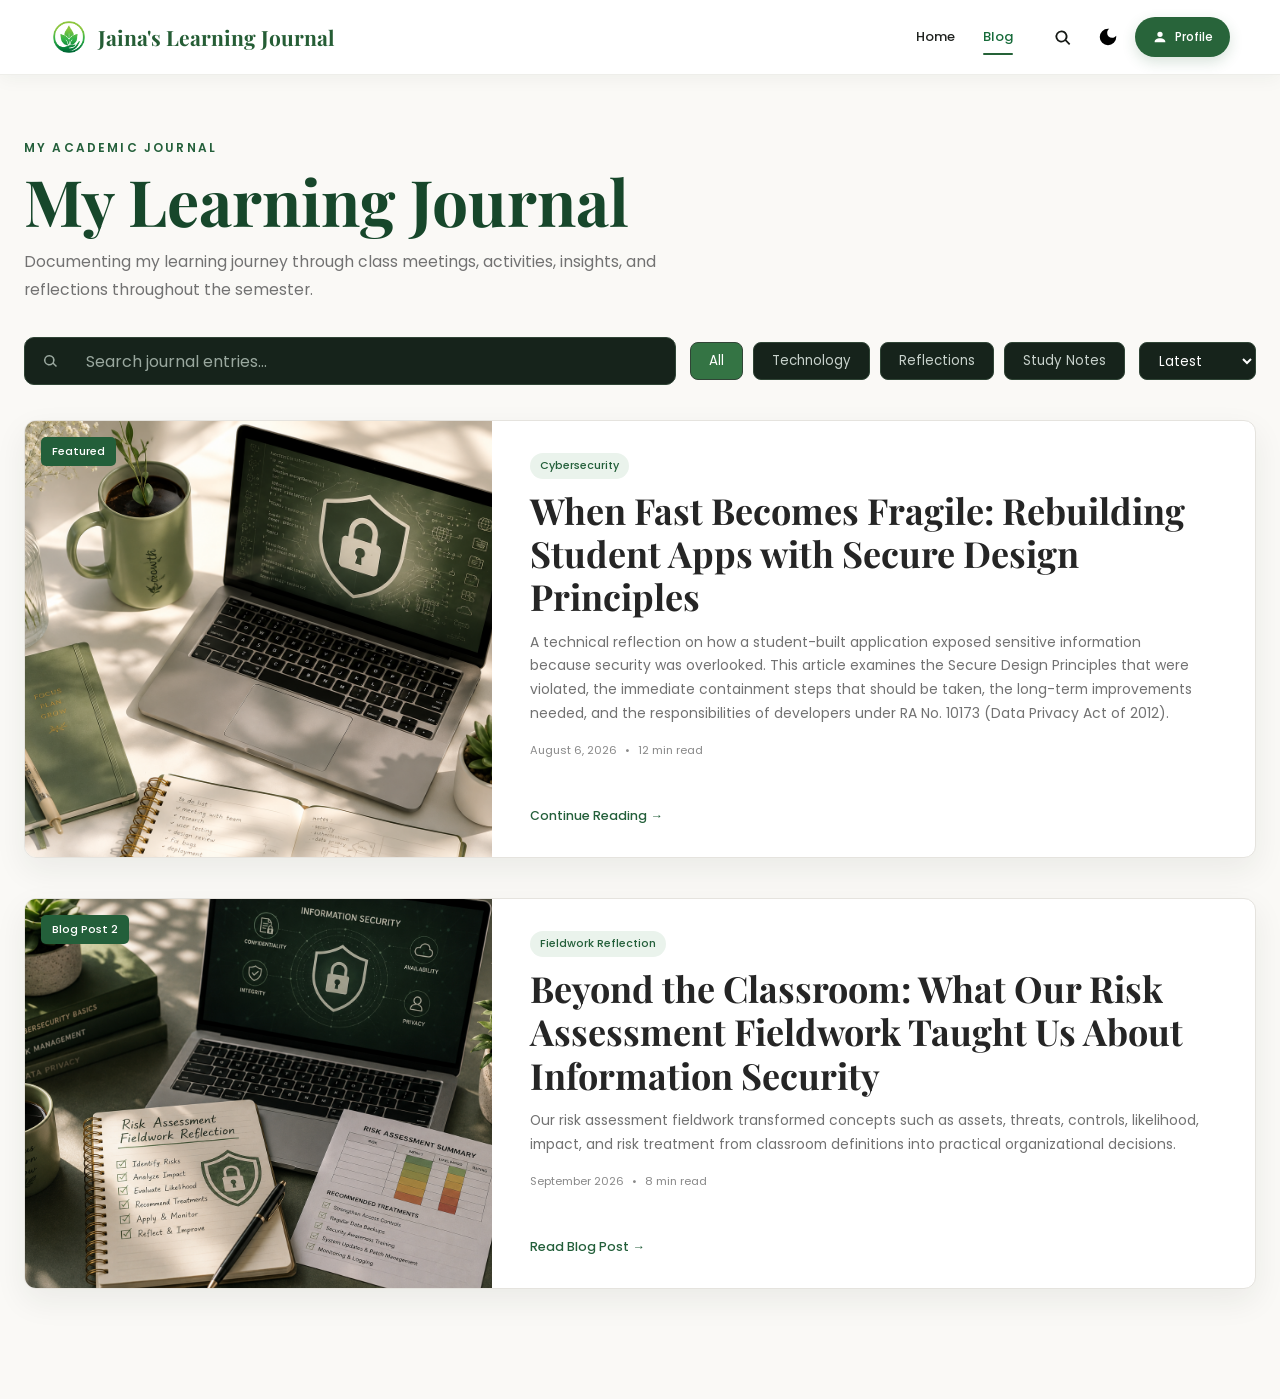
==== commit ded5989b: "Add Blog Post 2 risk assessment reflection" ====
--- a/blog.html
+++ b/blog.html
@@ -203,7 +203,7 @@
         </div>
 
     </section>
-
+    
     <!-- FEATURED ARTICLE -->
     <section class="featured-section">
 
@@ -255,6 +255,58 @@
         </div>
 
     </article>
+    <article class="featured-post blog-two-preview">
+
+    <div class="featured-image">
+
+        <img
+            src="images/journal/risk-assessment-fieldwork.png"
+            alt="Risk assessment fieldwork reflection"
+        >
+
+        <span class="featured-badge">
+            Blog Post 2
+        </span>
+
+    </div>
+
+    <div class="featured-content">
+
+        <span class="post-category">
+            Fieldwork Reflection
+        </span>
+
+        <h2>
+            Beyond the Classroom: What Our Risk Assessment Fieldwork Taught Us About Information Security
+        </h2>
+
+        <p>
+            Our risk assessment fieldwork transformed concepts such as
+            assets, threats, controls, likelihood, impact, and risk
+            treatment from classroom definitions into practical
+            organizational decisions.
+        </p>
+
+        <div class="post-meta">
+
+            <span>September 2026</span>
+
+            <span aria-hidden="true">•</span>
+
+            <span>8 min read</span>
+
+        </div>
+
+        <a href="#risk-assessment-post" class="read-more-link">
+
+            Read Blog Post
+            <span aria-hidden="true">→</span>
+        </a>
+
+    </div>
+
+</article>
+</section>
 
     <!-- ================= JOURNAL MODAL ================= -->
 
@@ -493,7 +545,376 @@
 </p>
 
 </div>
-
+<section id="risk-assessment-post" class="full-article">
+
+    <div class="article-container">
+
+        <div class="article-header">
+
+            <span class="post-category">
+                Fieldwork Reflection
+            </span>
+
+            <h1>
+                Beyond the Classroom: What Our Risk Assessment Fieldwork Taught Us About Information Security
+            </h1>
+
+            <div class="post-meta">
+                <span>September 2026</span>
+                <span aria-hidden="true">•</span>
+                <span>Blog Post 2</span>
+                <span aria-hidden="true">•</span>
+                <span>8 min read</span>
+            </div>
+
+        </div>
+
+        <img
+            src="images/journal/risk-assessment-fieldwork.png"
+            alt="Risk assessment fieldwork reflection showing information security concepts"
+            class="article-hero-image"
+        >
+
+        <div class="article-content">
+
+            <h2>Introduction</h2>
+
+            <p>
+                When we first studied risk assessment in our Information
+                Assurance and Security class, most of the concepts seemed
+                straightforward. We learned about assets, threats,
+                vulnerabilities, likelihood, impact, existing controls,
+                and risk treatment. We understood how these concepts worked
+                in classroom examples, but conducting an actual risk assessment
+                showed us that information security is more complicated—and
+                more practical—than simply identifying what could go wrong.
+            </p>
+
+            <p>
+                For our fieldwork, our group interviewed an authorized
+                representative from a private-sector organization. Our
+                objective was to understand some of the information security
+                risks that can occur in a real working environment, examine
+                the security measures already being practiced, and determine
+                what treatments could help manage the risks we identified.
+            </p>
+
+            <p>
+                To protect the confidentiality of the organization and its
+                personnel, this reflection discusses our observations only
+                in general terms. No employee names, internal configurations,
+                credentials, or specific vulnerabilities are disclosed.
+            </p>
+
+            <h2>Security Is Also About Keeping the Work Going</h2>
+
+            <p>
+                One of the first things we learned during the interview was
+                how dependent everyday work has become on technology.
+                Employees use laptops and other equipment as part of their
+                daily responsibilities, and technical problems can interrupt
+                normal operations.
+            </p>
+
+            <p>
+                When equipment or systems become unavailable, the impact can
+                go beyond a single malfunctioning device. It can delay repair,
+                installation, activation, and other work processes. This helped
+                us understand the importance of availability as one of the
+                fundamental principles of information security.
+            </p>
+
+            <p>
+                Before the fieldwork, we often associated information security
+                with hacking, malware, or stolen data. The interview helped us
+                realize that equipment failure and system downtime can also
+                become information security concerns because they affect an
+                organization's ability to access and use its resources when
+                needed.
+            </p>
+
+            <h2>Risk Assessment Requires Context</h2>
+
+            <p>
+                Another lesson from the activity was that identifying a threat
+                is only the beginning. Our group had to consider the asset
+                involved, the possible threat or hazard, the controls already
+                in place, the probability of occurrence, and the potential
+                impact.
+            </p>
+
+            <p>
+                This process showed us that risk assessment cannot simply be a
+                checklist of everything that might go wrong. Different risks
+                have different consequences and likelihoods.
+            </p>
+
+            <p>
+                Equipment failure, for example, may mainly affect availability
+                and operational continuity, while a phishing attempt can
+                threaten information, user credentials, or access to systems.
+            </p>
+
+            <p>
+                By examining both likelihood and impact, we were able to reason
+                more carefully about which risks required greater attention.
+                This helped us understand why risk matrices are useful. They
+                are not simply tables that need to be completed for an
+                assignment; they help support decisions about priorities and
+                appropriate treatments.
+            </p>
+
+            <h2>Existing Controls Matter</h2>
+
+            <p>
+                One of the most valuable lessons from our interview was that
+                a risk assessment should not assume that an organization has
+                no security protections. Before recommending additional
+                controls, we first needed to understand what measures were
+                already in place.
+            </p>
+
+            <p>
+                Based on the information shared with us, security measures were
+                already being used to protect network connections. Access to
+                certain IT-related systems and resources was limited to
+                appropriate personnel, and there was also a designated
+                cybersecurity team responsible for handling security concerns.
+            </p>
+
+            <p>
+                These practices influenced our evaluation because existing
+                controls can reduce either the likelihood or the impact of a
+                risk. A threat may still exist, but the presence of effective
+                controls changes the organization's overall exposure.
+            </p>
+
+            <p>
+                This also reinforced the principle of access control. Not every
+                employee needs access to every resource. Restricting access
+                according to roles and responsibilities reduces unnecessary
+                exposure and supports the confidentiality and integrity of
+                organizational systems.
+            </p>
+
+            <h2>Phishing Showed Us the Human Side of Security</h2>
+
+            <p>
+                One of the clearest examples from our interview involved
+                suspicious and phishing emails. Employees explained that they
+                avoid interacting with questionable messages and instead
+                report or submit them to the appropriate cybersecurity
+                personnel.
+            </p>
+
+            <p>
+                They also pay attention to warning signs. For example, a
+                message may appear to represent a familiar organization while
+                being identified by the email system as coming from an
+                external sender. That difference can signal that the message
+                deserves additional caution.
+            </p>
+
+            <p>
+                This experience helped us understand that employees are not
+                merely possible targets of cyberattacks. They can also become
+                an active part of an organization's defense.
+            </p>
+
+            <p>
+                An employee who recognizes something unusual, avoids clicking
+                a suspicious link, and reports the message can prevent a
+                potential threat from developing into a larger incident.
+            </p>
+
+            <p>
+                The Cybersecurity and Infrastructure Security Agency also
+                emphasizes the importance of recognizing and reporting
+                suspicious phishing messages rather than interacting with
+                potentially harmful links or attachments
+                (Cybersecurity and Infrastructure Security Agency, 2024).
+            </p>
+
+            <h2>Choosing the Right Risk Treatment</h2>
+
+            <p>
+                After identifying and evaluating risks, our next challenge was
+                deciding what should be done about them. This is where the
+                concept of risk treatment became much more practical.
+            </p>
+
+            <p>
+                For equipment-related risks, possible treatments include
+                preventive maintenance, timely replacement of failing
+                components, software updates, technical support procedures,
+                and appropriate preparation for restoring operations after a
+                failure.
+            </p>
+
+            <p>
+                For phishing-related risks, treatment may involve continued
+                employee awareness, clear reporting procedures, technical
+                email protections, and reinforcing the practice of not
+                opening suspicious links or attachments.
+            </p>
+
+            <p>
+                The important point is that the treatment should match the
+                level and nature of the risk. Not every minor issue requires
+                an expensive security solution. At the same time, a
+                significant risk should not simply be accepted if reasonable
+                controls can reduce its likelihood or impact.
+            </p>
+
+            <h2>A Control Does Not Mean the Risk Is Gone</h2>
+
+            <p>
+                Another important realization from our fieldwork was that
+                implementing a security control does not eliminate every risk.
+                A VPN does not make all network risks disappear. Access
+                restrictions do not make unauthorized access impossible.
+            </p>
+
+            <p>
+                Security awareness does not guarantee that phishing will
+                never succeed, and equipment maintenance cannot guarantee
+                that a device will never fail.
+            </p>
+
+            <p>
+                Some level of residual risk usually remains. Because of this,
+                organizations must review the effectiveness of their controls
+                and determine whether the remaining risk is acceptable.
+            </p>
+
+            <p>
+                The NIST Cybersecurity Framework 2.0 emphasizes continuous
+                cybersecurity risk management through functions such as
+                Govern, Identify, Protect, Detect, Respond, and Recover
+                (Pascoe, Quinn, &amp; Scarfone, 2024).
+            </p>
+
+            <h2>Confidentiality Became Part of the Lesson</h2>
+
+            <p>
+                Our fieldwork also taught us that the assessment process itself
+                must be conducted responsibly.
+            </p>
+
+            <p>
+                We were given an opportunity to learn about an organization's
+                working environment, but that did not give us permission to
+                publicly disclose everything we observed.
+            </p>
+
+            <p>
+                Discussing general risk categories is appropriate for our
+                academic reflection, but publishing names, credentials,
+                internal configurations, or specific technical weaknesses
+                could create a new security risk.
+            </p>
+
+            <p>
+                In that sense, confidentiality was not only a concept from
+                the CIA triad. It became something we had to practice during
+                the assessment itself.
+            </p>
+
+            <h2>Final Reflection</h2>
+
+            <p>
+                Overall, our risk assessment fieldwork changed the way we
+                understand information security. Security is not only about
+                preventing cyberattacks. It is also about keeping systems
+                available, limiting access appropriately, maintaining
+                equipment, recognizing suspicious activity, reporting
+                incidents, and preparing for disruptions.
+            </p>
+
+            <p>
+                The experience also showed us how the concepts from our module
+                connect with one another. Assets have value. Threats and
+                vulnerabilities create risk. Likelihood and impact help us
+                evaluate that risk. Existing controls influence the level of
+                exposure, and risk treatment helps determine what should be
+                done next.
+            </p>
+
+            <p>
+                Most importantly, we learned that information security depends
+                on people, processes, and technology working together. A VPN,
+                access restrictions, employee awareness, reporting procedures,
+                technical support, and recovery processes each address
+                different parts of the overall risk.
+            </p>
+
+            <p>
+                Before conducting the fieldwork, a risk assessment looked to us
+                like a table containing scores and categories. After the
+                experience, we understood that each score represents something
+                more meaningful: a process that could be delayed, information
+                that needs protection, a system that employees depend on, or
+                a service that must remain available.
+            </p>
+
+            <p>
+                Ultimately, risk assessment is not about creating a world where
+                nothing ever goes wrong. It is about understanding what matters,
+                identifying what could affect it, applying reasonable controls,
+                and being prepared to respond when problems still occur.
+            </p>
+
+            <h2>References</h2>
+
+            <p class="reference-entry">
+                Dawson, M., Bacius, R., Gouveia, L. B., & Vassilakos, A. (2021).
+                <em>Understanding the challenge of cybersecurity in critical infrastructure sectors.</em>
+                Land Forces Academy Review, 26(1), 69-75.
+                https://reference-global.com/article/10.2478/raft-2021-0011
+
+            <p class="reference-entry">
+                Pascoe, C., Quinn, S., & Scarfone, K. (2024). The NIST cybersecurity framework (CSF) 2.0.
+                https://www.nist.gov/publications/nist-cybersecurity-framework-csf-20?utm_source=pulse.latellu.com&utm_medium=editorial
+            </p>
+
+        </div>
+
+    </div>
+
+</section>
+<!-- ================= BLOG POST 2 FULL ARTICLE ================= -->
+
+<section id="risk-assessment-post" class="full-article hidden">
+
+    <div class="article-container">
+
+        <h1>
+            Beyond the Classroom: What Our Risk Assessment Fieldwork Taught Us About Information Security
+        </h1>
+
+        <img
+            src="images/journal/risk-assessment-fieldwork.png"
+            alt="Risk assessment fieldwork reflection"
+            class="article-hero-image"
+        >
+
+        <div class="article-content">
+
+            <h2>Introduction</h2>
+
+            <p>
+                When we first studied risk assessment in our Information
+                Assurance and Security class, most of the concepts seemed
+                straightforward. We learned about assets, threats,
+                vulnerabilities, likelihood, impact, existing controls,
+                and risk treatment.
+            </p>
+
+        </div>
+
+    </div>
+
+</section>
     
 
     <!-- JavaScript -->
--- a/css/blog.css
+++ b/css/blog.css
@@ -1941,4 +1941,66 @@
 
     color:#edf3ee;
 
+}
+
+/* ==========================================
+   BLOG POST 2
+========================================== */
+
+.blog-two-preview {
+    margin-top: 40px;
+}
+
+.article-hero-image {
+    width: 100%;
+    max-height: 620px;
+    object-fit: cover;
+    display: block;
+    margin: 30px 0 40px;
+    border-radius: 18px;
+}
+
+.article-header {
+    margin-bottom: 25px;
+}
+
+.article-header h1 {
+    margin: 12px 0 18px;
+}
+
+.reference-entry {
+    padding-left: 36px;
+    text-indent: -36px;
+    margin-bottom: 18px;
+}
+
+/* ==========================================
+   BLOG POST 2
+========================================== */
+
+.blog-two-preview {
+    margin-top: 40px;
+}
+
+.article-hero-image {
+    width: 100%;
+    max-height: 620px;
+    object-fit: cover;
+    display: block;
+    margin: 30px 0 40px;
+    border-radius: 18px;
+}
+
+.article-header {
+    margin-bottom: 25px;
+}
+
+.article-header h1 {
+    margin: 12px 0 18px;
+}
+
+.reference-entry {
+    padding-left: 36px;
+    text-indent: -36px;
+    margin-bottom: 18px;
 }
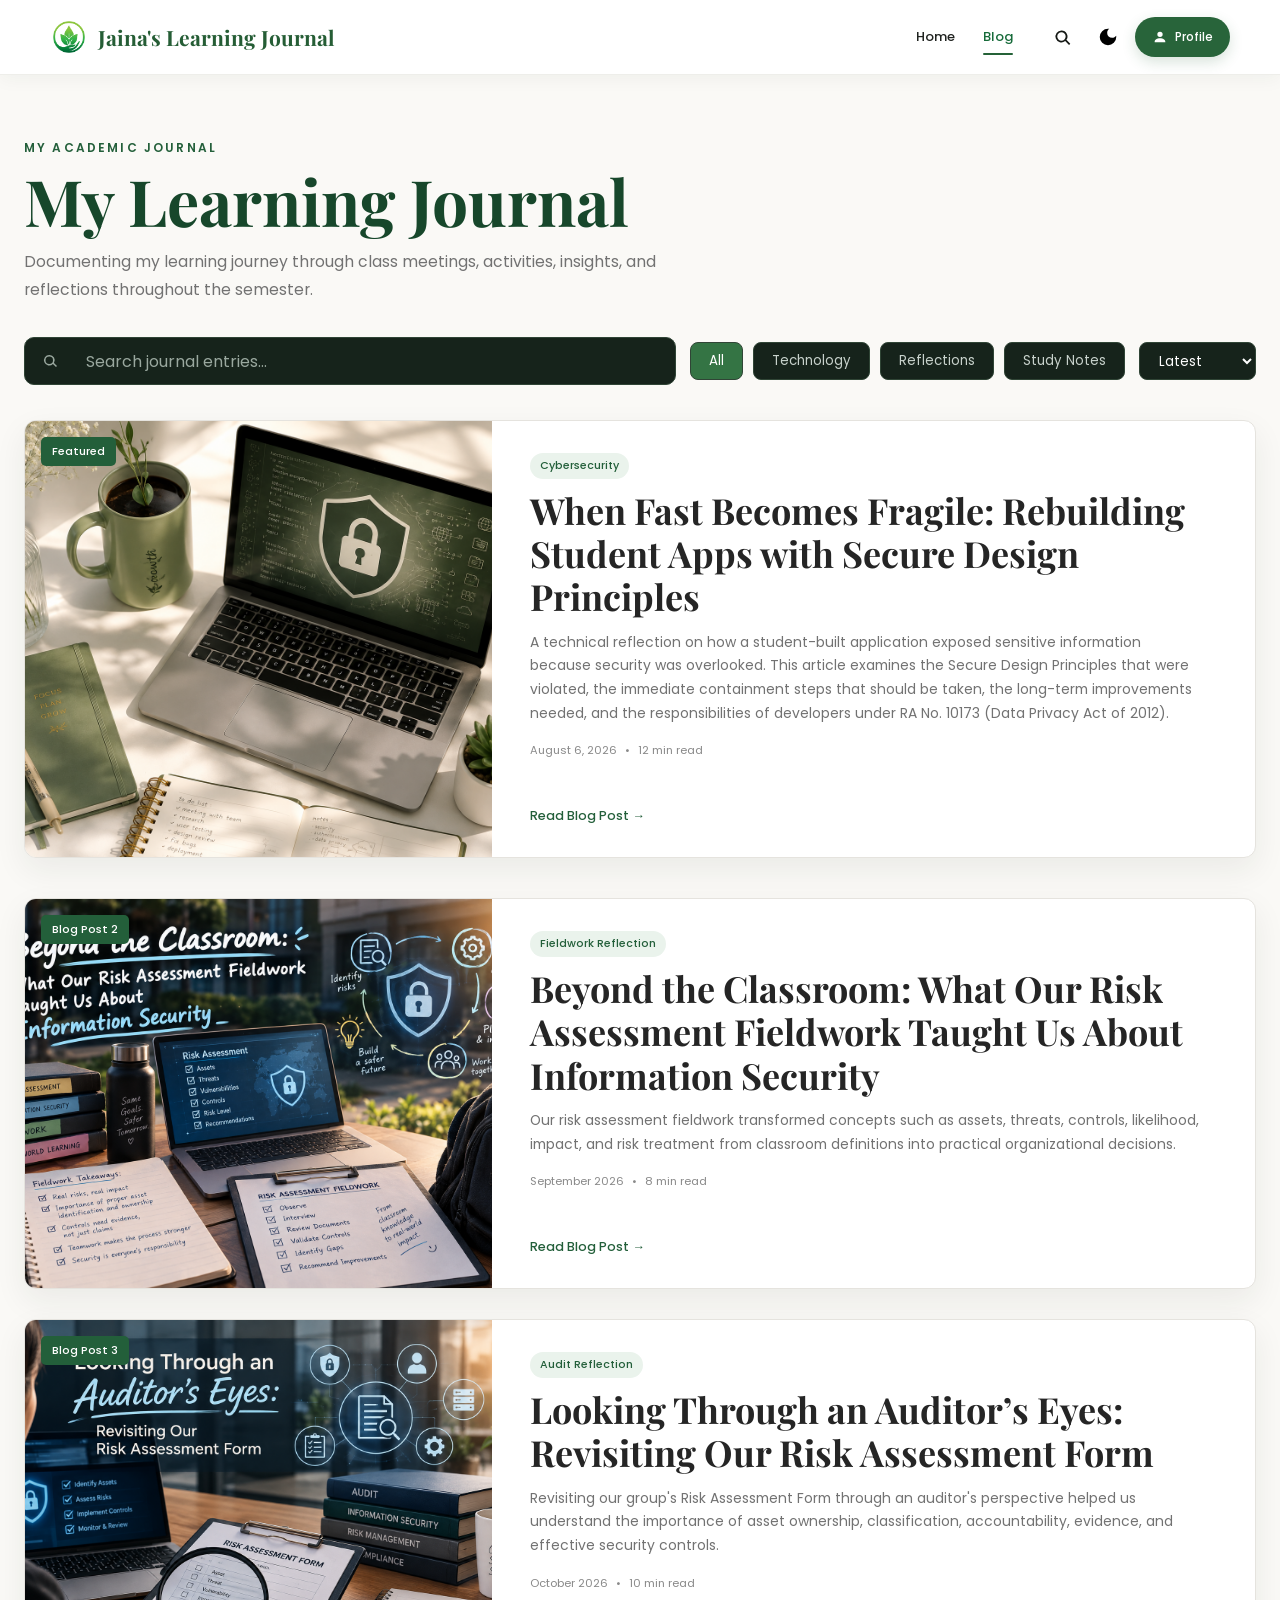
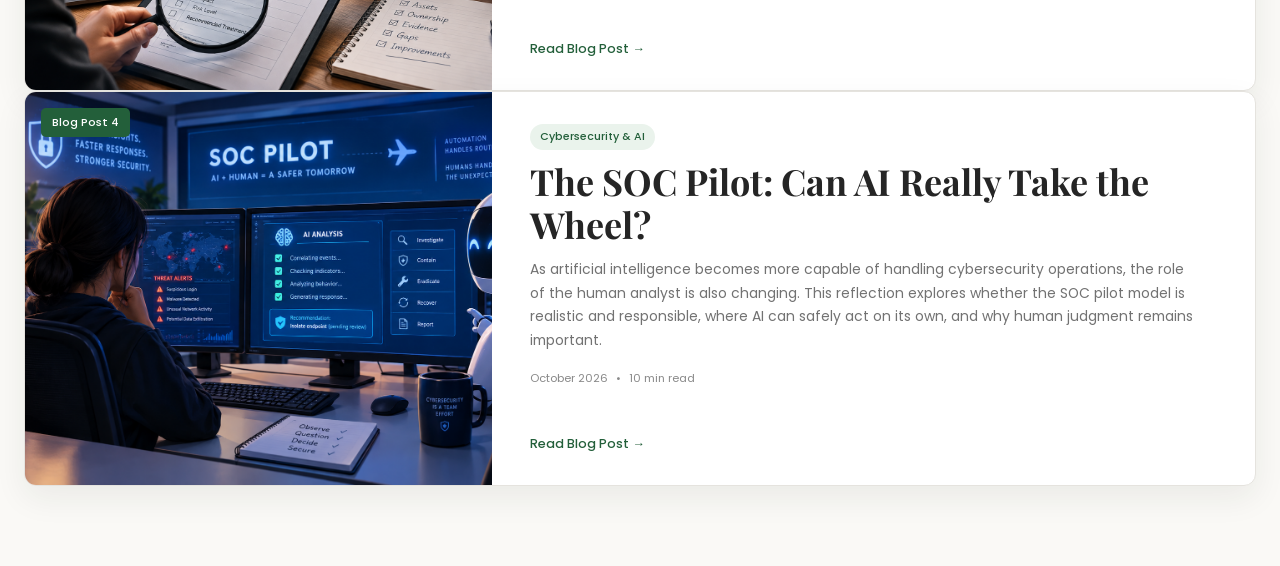
==== commit 1c364e76: "Update blog posts and add SOC pilot article" ====
--- a/blog.html
+++ b/blog.html
@@ -245,11 +245,8 @@
                 <span>12 min read</span>
             </div>
 
-            <a href="javascript:void(0)"
-class="read-more-link"
-id="readMoreBtn">
-    Continue Reading
-    <span aria-hidden="true">→</span>
+ <a href="post.html?id=1" class="read-more-link">
+    Read Blog Post →
 </a>
 
         </div>
@@ -297,17 +294,108 @@
 
         </div>
 
-        <a href="#risk-assessment-post" class="read-more-link">
-
-            Read Blog Post
-            <span aria-hidden="true">→</span>
+      <a href="post.html?id=2" class="read-more-link">
+    Read Blog Post →
+</a>
+
+    </div>
+
+</article>
+
+
+
+</section>
+<!-- ================= BLOG POST 3 PREVIEW ================= -->
+
+<article class="featured-post blog-three-preview">
+
+    <div class="featured-image">
+
+        <img
+            src="images/journal/risk-audit-fieldwork.png"
+            alt="Risk assessment and information security audit workspace"
+        >
+
+        <span class="featured-badge">
+            Blog Post 3
+        </span>
+
+    </div>
+
+    <div class="featured-content">
+
+        <span class="post-category">
+            Audit Reflection
+        </span>
+
+        <h2>
+            Looking Through an Auditor’s Eyes:
+            Revisiting Our Risk Assessment Form
+        </h2>
+
+        <p>
+            Revisiting our group's Risk Assessment Form through
+            an auditor's perspective helped us understand the
+            importance of asset ownership, classification,
+            accountability, evidence, and effective security controls.
+        </p>
+
+        <div class="post-meta">
+
+            <span>October 2026</span>
+
+            <span aria-hidden="true">•</span>
+
+            <span>10 min read</span>
+
+        </div>
+
+        <a href="post.html?id=3" class="read-more-link">
+            Read Blog Post →
         </a>
 
     </div>
 
 </article>
-</section>
-
+<!-- ================= BLOG POST 4 PREVIEW ================= -->
+
+<article class="featured-post blog-four-preview">
+    <div class="featured-image">
+        <img
+            src="images/journal/soc-pilot-ai.png"
+            alt="Security operations center using artificial intelligence"
+        >
+        <span class="featured-badge">Blog Post 4</span>
+    </div>
+
+    <div class="featured-content">
+        <span class="post-category">Cybersecurity & AI</span>
+
+        <h2>
+            The SOC Pilot: Can AI Really Take the Wheel?
+        </h2>
+
+        <p>
+            As artificial intelligence becomes more capable of handling
+            cybersecurity operations, the role of the human analyst is also
+            changing. This reflection explores whether the SOC pilot model
+            is realistic and responsible, where AI can safely act on its own,
+            and why human judgment remains important.
+        </p>
+
+        <div class="post-meta">
+            <span>October 2026</span>
+            <span aria-hidden="true">•</span>
+            <span>10 min read</span>
+        </div>
+
+        <a href="post.html?id=4" class="read-more-link">
+            Read Blog Post →
+        </a>
+    </div>
+</article>
+
+<!-- ================= END BLOG POST 4 PREVIEW ================= -->
     <!-- ================= JOURNAL MODAL ================= -->
 
     <div
@@ -882,39 +970,6 @@
     </div>
 
 </section>
-<!-- ================= BLOG POST 2 FULL ARTICLE ================= -->
-
-<section id="risk-assessment-post" class="full-article hidden">
-
-    <div class="article-container">
-
-        <h1>
-            Beyond the Classroom: What Our Risk Assessment Fieldwork Taught Us About Information Security
-        </h1>
-
-        <img
-            src="images/journal/risk-assessment-fieldwork.png"
-            alt="Risk assessment fieldwork reflection"
-            class="article-hero-image"
-        >
-
-        <div class="article-content">
-
-            <h2>Introduction</h2>
-
-            <p>
-                When we first studied risk assessment in our Information
-                Assurance and Security class, most of the concepts seemed
-                straightforward. We learned about assets, threats,
-                vulnerabilities, likelihood, impact, existing controls,
-                and risk treatment.
-            </p>
-
-        </div>
-
-    </div>
-
-</section>
     
 
     <!-- JavaScript -->
--- a/css/blog.css
+++ b/css/blog.css
@@ -2003,4 +2003,28 @@
     padding-left: 36px;
     text-indent: -36px;
     margin-bottom: 18px;
+}
+/* Show Blog Post 2 when Read Blog Post is clicked */
+#risk-assessment-post {
+    display: none;
+}
+
+#risk-assessment-post:target {
+    display: block;
+}   
+#risk-assessment-post {
+    display: none;
+}
+
+#risk-assessment-post:target {
+    display: block;
+}
+/* ================= BLOG POST 3 ================= */
+
+#asset-audit-post {
+    display: none;
+}
+
+#asset-audit-post:target {
+    display: block;
 }
